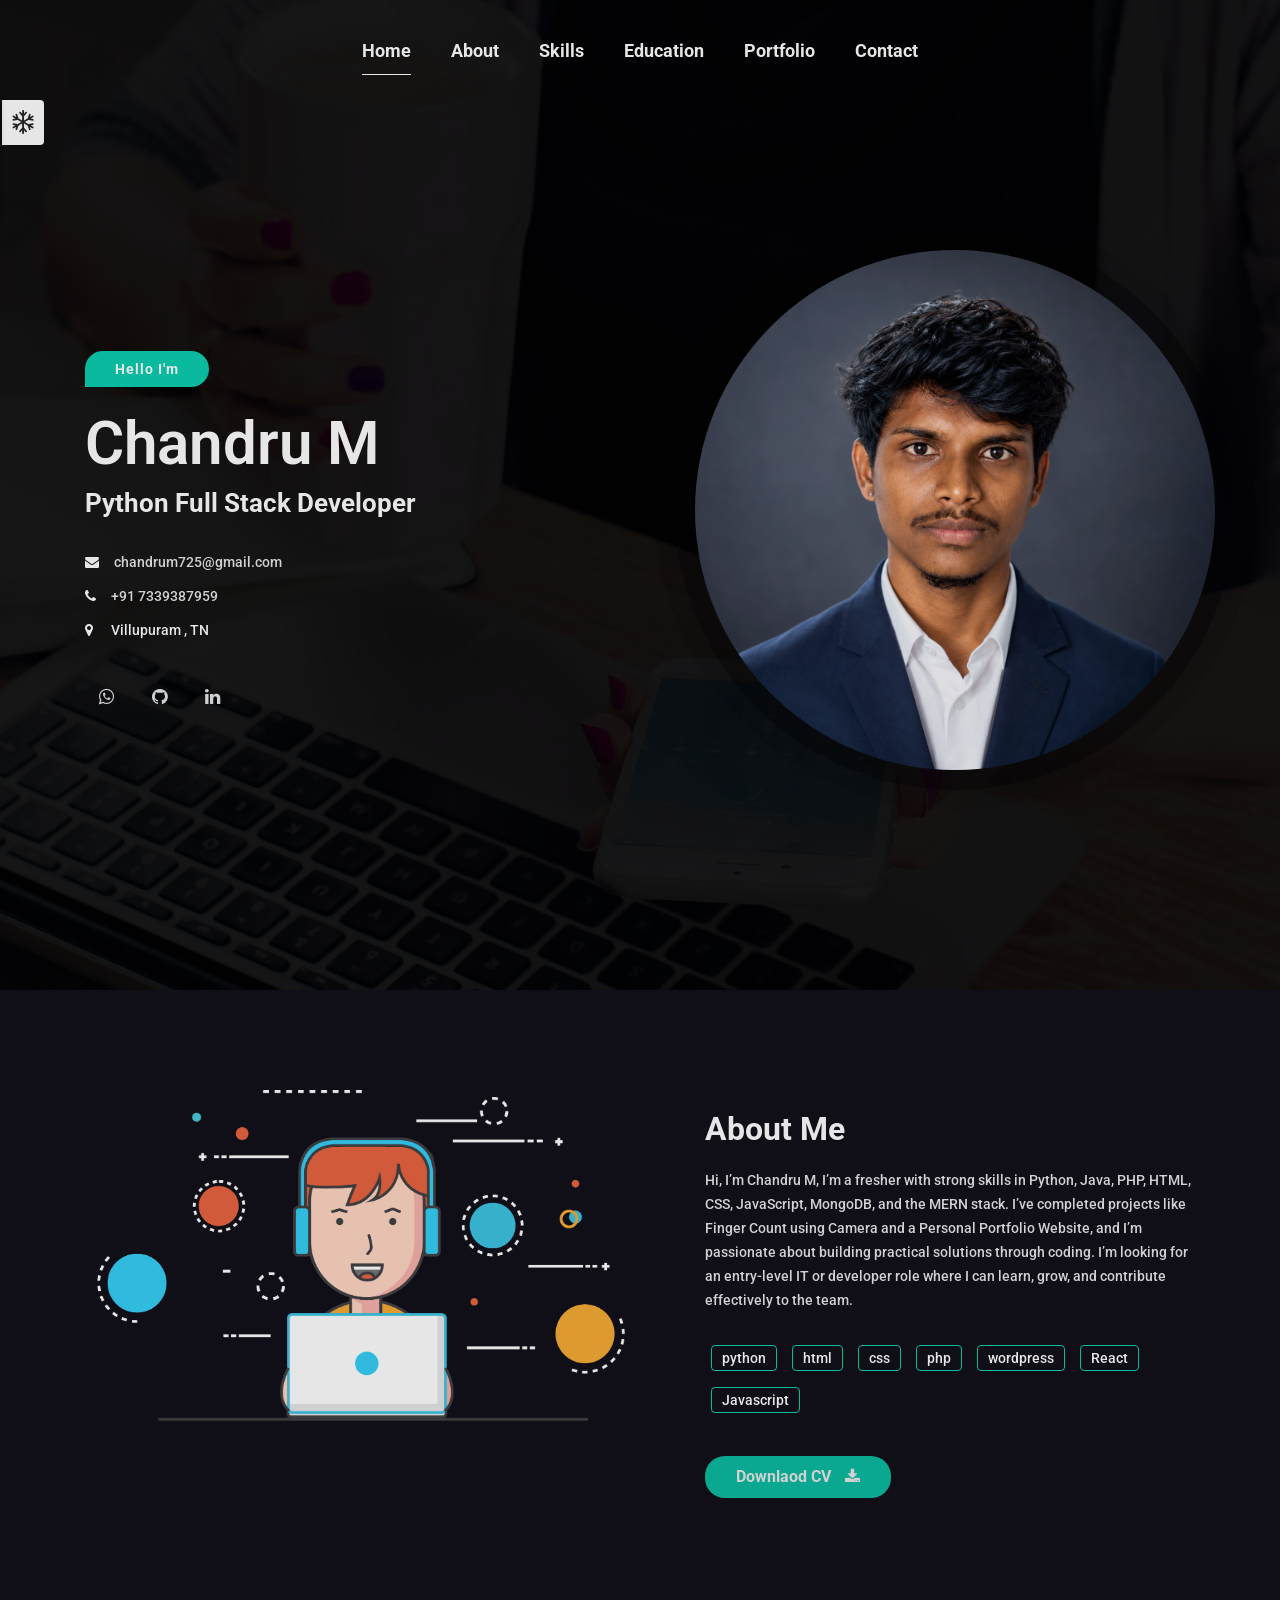
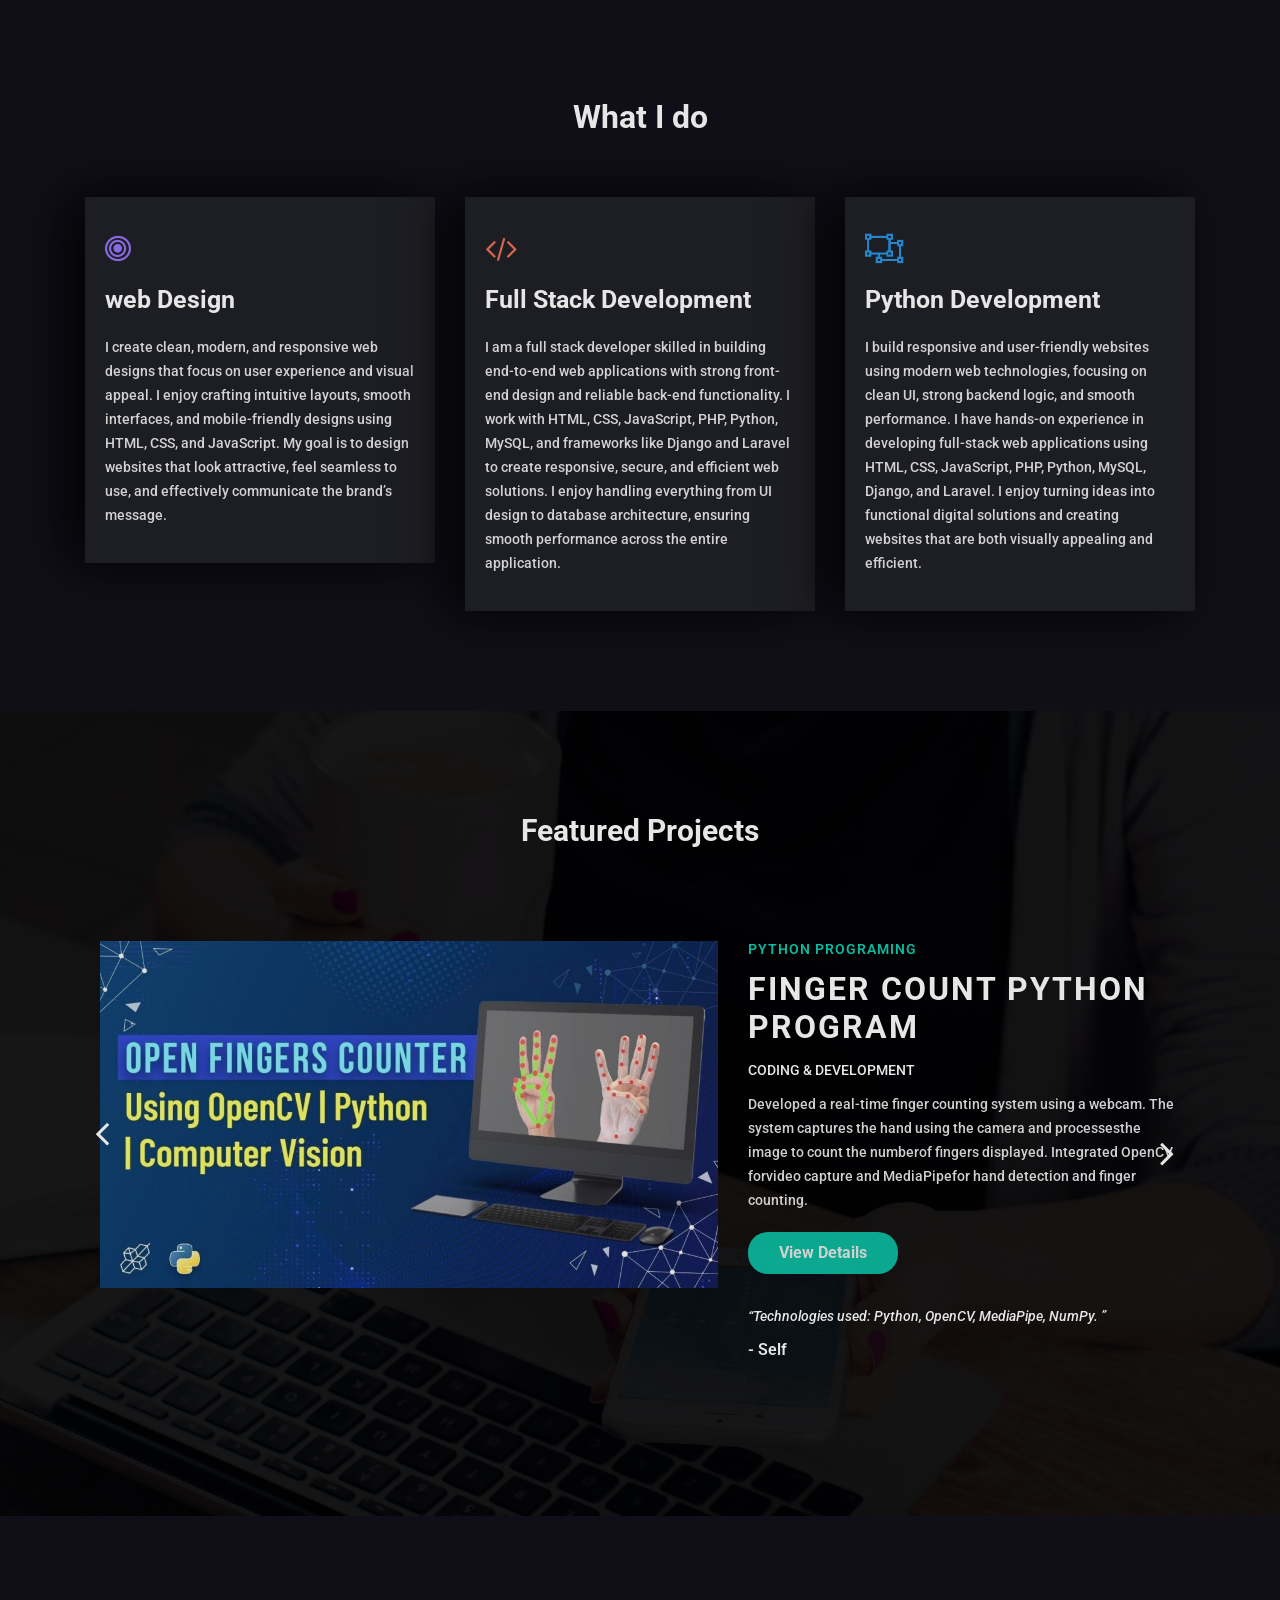
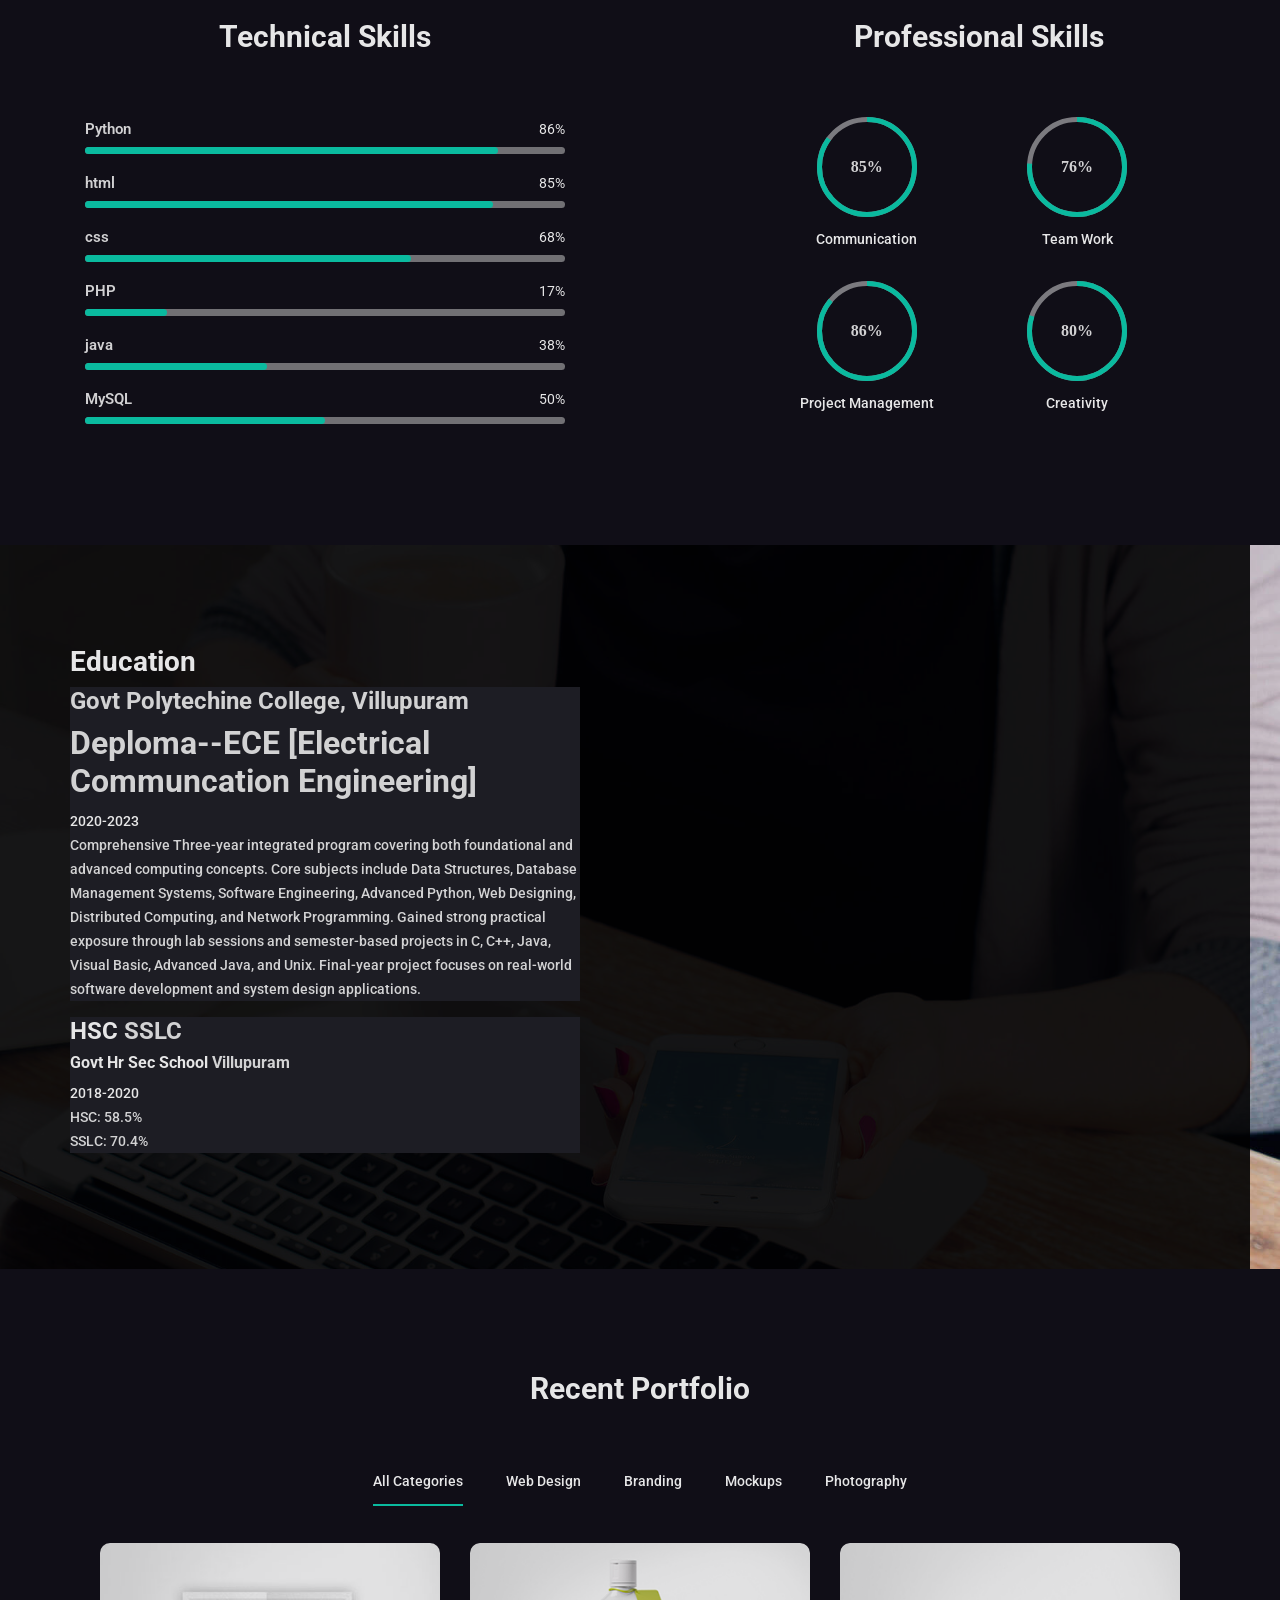
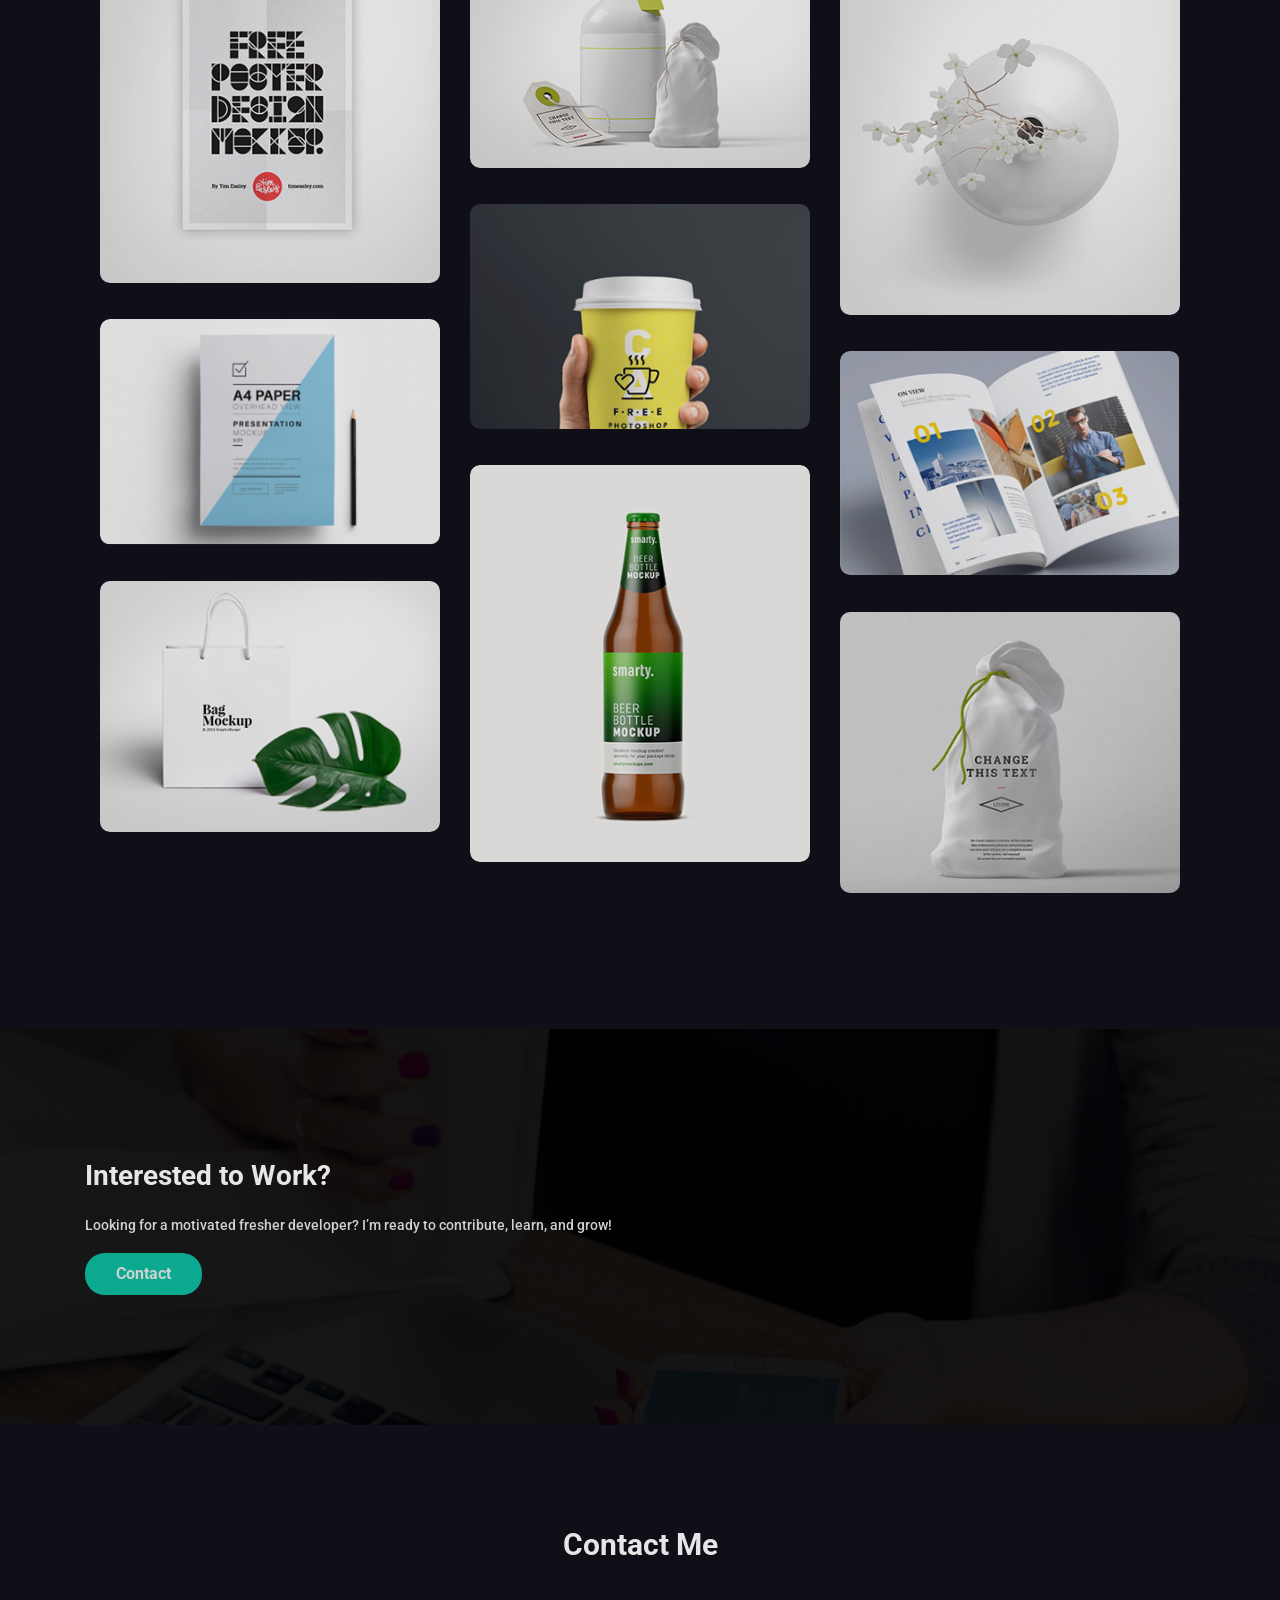
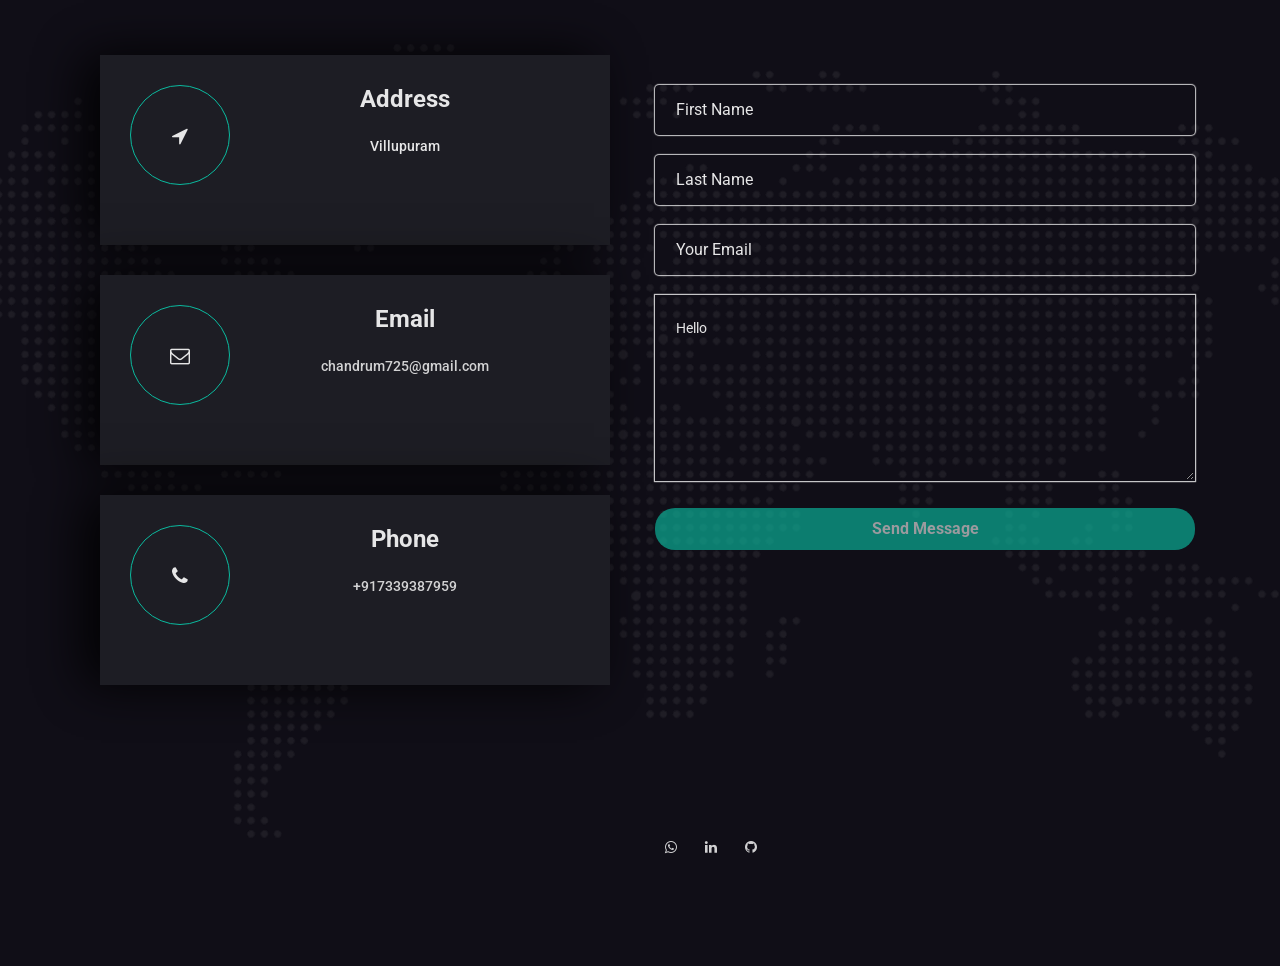
==== index.html @ 3d1b44bf "Update index.html" ====
<!doctype html>
<html lang="en">
<head>
    <title>Chandru M - Personal website </title>
    <!-- Required meta tags -->
    <meta charset="utf-8">
    <meta http-equiv="X-UA-Compatible" content="IE=edge">
    <meta name="description" content="Chandru M Personal personal website." />
    <meta name="keywords"
        content="creative, cv, designer,  online cv, online resume, powerful portfolio, professional, professional resume, responsive, resume, vcard " />
    <meta name="developer" content="Chandru M">
    <meta name="viewport" content="width=device-width, initial-scale=1, shrink-to-fit=no">

    <!-- FAV AND ICONS   -->
    <link rel="shortcut icon" href="assets/images/favicon.ico">
    <link rel="shortcut icon" href="assets/images/apple-icon.png">
    <link rel="shortcut icon" sizes="72x72" href="assets/images/apple-icon-72x72.png">
    <link rel="shortcut icon" sizes="114x114" href="assets/images/apple-icon-114x114.png">

    <!-- Google Font-->
    <link href="http://fonts.googleapis.com/css?family=Roboto" rel="stylesheet">
    <!-- Font Awesome -->
    <link rel="stylesheet" href="assets/icons/font-awesome-4.7.0/css/font-awesome.min.css">
    <!-- Bootstrap CSS -->
    <link rel="stylesheet" href="assets/plugins/css/bootstrap.min.css">
    <!-- Animate CSS-->
    <link rel="stylesheet" href="assets/plugins/css/animate.css">
    <!-- Owl Carousel CSS-->
    <link rel="stylesheet" href="assets/plugins/css/owl.css">
    <!-- Fancybox-->
    <link rel="stylesheet" href="assets/plugins/css/jquery.fancybox.min.css">
    
    <!-- Custom CSS-->
    <link rel="stylesheet" href="assets/css/styles.css">
    <link rel="stylesheet" href="assets/css/responsive.css">

    <!-- Colors -->
    <link rel="alternate stylesheet" href="assets/css/colors/blue.css" title="blue">
    <link rel="stylesheet" href="assets/css/colors/defauld.css" title="defauld">
    <link rel="alternate stylesheet" href="assets/css/colors/green.css" title="green">
    <link rel="alternate stylesheet" href="assets/css/colors/blue-munsell.css" title="blue-munsell">
    <link rel="alternate stylesheet" href="assets/css/colors/orange.css" title="orange">
    <link rel="alternate stylesheet" href="assets/css/colors/purple.css" title="purple">
    <link rel="alternate stylesheet" href="assets/css/colors/slate.css" title="slate">
    <link rel="alternate stylesheet" href="assets/css/colors/yellow.css" title="yellow">

</head>
<style>
    html{
             scroll-behavior: smooth;
    }
</style>

<body class="dark-vertion black-bg">

    <!-- Start Loader -->
    <div class="section-loader">
        <div class="loader">
            <div></div>
            <div></div>
        </div>
    </div>
    <!-- End Loader -->

    <!--
        ===================
           NAVIGATION
        ===================
        -->
    <header class="black-bg mh-header mh-fixed-nav nav-scroll mh-xs-mobile-nav" id="mh-header">
        <div class="overlay"></div>
        <div class="container">
            <div class="row">
                <nav class="navbar navbar-expand-lg mh-nav nav-btn">
                    <button class="navbar-toggler" type="button" data-toggle="collapse"
                        data-target="#navbarSupportedContent" aria-controls="navbarSupportedContent"
                        aria-expanded="false" aria-label="Toggle navigation">
                        <span class="navbar-toggler-icon icon"></span>
                    </button>

                    <div class="collapse navbar-collapse" id="navbarSupportedContent">
                        <ul class="navbar-nav mr-auto ml-auto">
                            <li class="nav-item active">
                                <a class="nav-link" href="#mh-home">Home</a>
                            </li>
                            <li class="nav-item">
                                <a class="nav-link" href="#mh-about">About</a>
                            </li>
                            <li class="nav-item">
                                <a class="nav-link" href="#mh-skills">Skills</a>
                            </li>
                            <li class="nav-item">
                                <a class="nav-link" href="#mh-education">Education</a>
                            </li>
                            <li class="nav-item">
                                <a class="nav-link" href="#mh-portfolio">Portfolio</a>
                            </li>
                            <li class="nav-item">
                                <a class="nav-link" href="#mh-contact">Contact</a>
                            </li>
                        </ul>
                    </div>
                </nav>
            </div>
        </div>
    </header>

    <!--
        ===================
           Home
        ===================
        -->
    <section class="mh-home image-bg home-2-img" id="mh-home">
        <div class="img-foverlay img-color-overlay">
            <div class="container">
                <div class="row section-separator xs-column-reverse vertical-middle-content home-padding">
                    <div class="col-sm-6">
                        <div class="mh-header-info">
                            <div class="mh-promo wow fadeInUp" data-wow-duration="0.8s" data-wow-delay="0.1s">
                                <span>Hello I'm</span>
                            </div>

                            <h2 class="wow fadeInUp" data-wow-duration="0.8s" data-wow-delay="0.2s">Chandru M</h2>
                            <h4 class="wow fadeInUp" data-wow-duration="0.8s" data-wow-delay="0.3s">Python Full Stack
                                Developer</h4>

                            <ul>
                                <li class="wow fadeInUp" data-wow-duration="0.8s" data-wow-delay="0.4s"><i
                                        class="fa fa-envelope"></i><a href="mailto:">chandrum725@gmail.com</a></li>
                                <li class="wow fadeInUp" data-wow-duration="0.8s" data-wow-delay="0.5s"><i
                                        class="fa fa-phone"></i><a href="tel:+917339387959">+91 7339387959</a></li>
                                <li class="wow fadeInUp" data-wow-duration="0.8s" data-wow-delay="0.6s"><i
                                        class="fa fa-map-marker"></i>
                                    <address>Villupuram , TN</address>
                                </li>
                            </ul>

                            <ul class="social-icon wow fadeInUp" data-wow-duration="0.8s" data-wow-delay="0.7s">
                                <li><a href="https://wa.me/+91 7339387959"><i class="fa fa-whatsapp"></i></a></li>
                                <li><a href="https://github.com/MChandru07"><i class="fa fa-github"></i></a></li>
                                <li><a href="https://www.linkedin.com/in/chandru-m-leo/"><i class="fa fa-linkedin"></i></a>
                                </li>

                            </ul>
                        </div>
                    </div>
                    <div class="col-sm-6">
                        <div class="hero-img wow fadeInUp" data-wow-duration="0.8s" data-wow-delay="0.6s">
                            <div class="img-border">
                                <img src="assets\images/Hero.png" alt="chandru-m-leo" class="img-fluid">
                            </div>
                        </div>
                    </div>
                </div>
            </div>
        </div>
    </section>

    <!--
        ===================
           ABOUT
        ===================
        -->
    <section class="mh-about" id="mh-about">
        <div class="container">
            <div class="row section-separator">
                <div class="col-sm-12 col-md-6">
                    <div class="mh-about-img shadow-2 wow fadeInUp" data-wow-duration="0.8s" data-wow-delay="0.4s">
                        <img src="assets/images/ab-img.png" alt="" class="img-fluid">
                    </div>
                </div>
                <div class="col-sm-12 col-md-6">
                    <div class="mh-about-inner">
                        <h2 class="wow fadeInUp" data-wow-duration="0.8s" data-wow-delay="0.1s">About Me</h2>
                        <p class="wow fadeInUp" data-wow-duration="0.8s" data-wow-delay="0.2s">Hi, I’m Chandru  M,
                            I’m a fresher with strong skills in Python, Java, PHP, HTML, CSS,
                            JavaScript, MongoDB, and the MERN stack. I’ve completed projects like Finger Count using
                            Camera and a Personal Portfolio Website, and I’m passionate about building practical
                            solutions through coding. I’m looking for an entry-level IT or developer role where I can
                            learn, grow, and contribute effectively to the team.</p>
                        <div class="mh-about-tag wow fadeInUp" data-wow-duration="0.8s" data-wow-delay="0.3s">
                            <ul>
                                <li><span>python</span></li>
                                <li><span>html</span></li>
                                <li><span>css</span></li>
                                <li><span>php</span></li>
                                <li><span>wordpress</span></li>
                                <li><span>React</span></li>
                                <li><span>Javascript</span></li>
                            </ul>
                        </div>
                        <a href=" "
                            class="btn btn-fill wow fadeInUp" data-wow-duration="0.8s" data-wow-delay="0.4s">Downlaod CV
                            <i class="fa fa-download"></i></a>
                    </div>
                </div>
            </div>
        </div>
    </section>

    <!--
        ===================
           SERVICE
        ===================
        -->
    <section class="mh-service">
        <div class="container">
            <div class="row section-separator">
                <div class="col-sm-12 text-center section-title wow fadeInUp" data-wow-duration="0.8s"
                    data-wow-delay="0.2s">
                    <h2>What I do</h2>
                </div>
                <div class="col-sm-4">
                    <div class="mh-service-item shadow-1 dark-bg wow fadeInUp" data-wow-duration="0.8s"
                        data-wow-delay="0.3s">
                        <i class="fa fa-bullseye purple-color"></i>
                        <h3>web Design</h3>
                        <p>
                            I create clean, modern, and responsive web designs that focus on user experience and visual
                            appeal. I enjoy crafting intuitive layouts, smooth interfaces, and mobile-friendly designs
                            using HTML, CSS, and JavaScript. My goal is to design websites that look attractive, feel
                            seamless to use, and effectively communicate the brand’s message.
                        </p>
                    </div>
                </div>
                <div class="col-sm-4">
                    <div class="mh-service-item shadow-1 dark-bg wow fadeInUp" data-wow-duration="0.8s"
                        data-wow-delay="0.5s">
                        <i class="fa fa-code iron-color"></i>
                        <h3>Full Stack Development</h3>
                        <p>
                            I am a full stack developer skilled in building end-to-end web applications with strong
                            front-end design and reliable back-end functionality. I work with HTML, CSS, JavaScript,
                            PHP, Python, MySQL, and frameworks like Django and Laravel to create responsive, secure, and
                            efficient web solutions. I enjoy handling everything from UI design to database
                            architecture, ensuring smooth performance across the entire application.
                        </p>
                    </div>
                </div>
                <div class="col-sm-4">
                    <div class="mh-service-item shadow-1 dark-bg wow fadeInUp" data-wow-duration="0.8s"
                        data-wow-delay="0.7s">
                        <i class="fa fa-object-ungroup sky-color"></i>
                        <h3>Python Development</h3>
                        <p>
                            I build responsive and user-friendly websites using modern web technologies,
                            focusing on clean UI, strong backend logic, and smooth performance. I have hands-on
                            experience in developing full-stack web applications using HTML, CSS, JavaScript, PHP,
                            Python, MySQL, Django, and Laravel. I enjoy turning ideas into functional digital
                            solutions and creating websites that are both visually appealing and efficient.
                        </p>
                    </div>
                </div>
            </div>
        </div>
    </section>

    <!--
        ===================
          FEATURE PROJECTS
        ===================
        -->
    <section class="mh-featured-project image-bg featured-img-one">
        <div class="img-color-overlay">
            <div class="container">
                <div class="row section-separator">
                    <div class="section-title col-sm-12">
                        <h3>Featured Projects</h3>
                    </div>
                    <div class="col-sm-12">
                        <div class="mh-single-project-slide-by-side row">
                            <!-- Project Items -->
                            <div class="col-sm-12 mh-featured-item">
                                <div class="row">
                                    <div class="col-sm-7">
                                        <div class="mh-featured-project-img shadow-2 wow fadeInUp"
                                            data-wow-duration="0.8s" data-wow-delay="0.2s">
                                            <img src="assets/images/p-2.png" alt="" class="img-fluid">
                                        </div>
                                    </div>
                                    <div class="col-sm-5">
                                        <div class="mh-featured-project-content">
                                            <h4 class="project-category wow fadeInUp" data-wow-duration="0.8s"
                                                data-wow-delay="0.4s">Python Programing</h4>
                                            <h2 class="wow fadeInUp" data-wow-duration="0.8s" data-wow-delay="0.5s">
                                                Finger Count Python Program
                                            </h2>
                                            <span class="wow fadeInUp" data-wow-duration="0.8s"
                                                data-wow-delay="0.6s">coding & Development</span>
                                            <p class="wow fadeInUp" data-wow-duration="0.8s" data-wow-delay="0.7s">
                                                Developed a real-time finger counting system using a webcam. The system
                                                captures the hand using the camera
                                                and processesthe image to count the numberof fingers displayed.
                                                Integrated OpenCV forvideo capture and MediaPipefor
                                                hand detection and finger counting.</p>
                                            <a href="#" class="btn btn-fill wow fadeInUp" data-wow-duration="0.8s"
                                                data-wow-delay="0.7s">View Details</a>
                                            <div class="mh-testimonial mh-project-testimonial wow fadeInUp"
                                                data-wow-duration="0.8s" data-wow-delay="0.9s">
                                                <blockquote>
                                                    <q>Technologies used: Python, OpenCV, MediaPipe, NumPy. </q>
                                                    <cite>- Self </cite>
                                                </blockquote>
                                                <blockquote>
                                                    <q>Creative Template - suits my needs perfectly whilst allowing me
                                                        to learn some new technology first hand.</q>
                                                    <cite>- Self </cite>
                                                </blockquote>
                                                <blockquote>
                                                    <q>Organize Code - suits my needs perfectly whilst allowing me to
                                                        learn some new technology first hand.</q>
                                                    <cite>- Self  </cite>
                                                </blockquote>
                                            </div>
                                        </div>
                                    </div>
                                </div>
                            </div>
                            <!-- Project Items -->
                            <div class="col-sm-12 mh-featured-item">
                                <div class="row">
                                    <div class="col-sm-7">
                                        <div class="mh-featured-project-img shadow-2 wow fadeInUp"
                                            data-wow-duration="0.8s" data-wow-delay="0.2s">
                                            <img src="assets\images\p-2" alt="" class="img-fluid">
                                        </div>
                                    </div>
                                    <div class="col-sm-5">
                                        <div class="mh-featured-project-content">
                                            <h4 class="project-category wow fadeInUp" data-wow-duration="0.8s"
                                                data-wow-delay="0.4s">Web Design</h4>
                                            <h2 class="wow fadeInUp" data-wow-duration="0.8s" data-wow-delay="0.5s">Wrap
                                            </h2>
                                            <span class="wow fadeInUp" data-wow-duration="0.8s"
                                                data-wow-delay="0.6s">Design & Development</span>
                                            <p class="wow fadeInUp" data-wow-duration="0.8s" data-wow-delay="0.7s">Stamp
                                                is a clean and elegant Multipurpose Landing Page Template.
                                                It will fit perfectly for Startup, Web App or any type of Web Services.
                                                It has 4 background styles with 6 homepage styles. 6 pre-defined color
                                                scheme.
                                                All variations are organized separately so you can use / customize the
                                                template very easily.</p>
                                            <a href="  "
                                                class="btn btn-fill wow fadeInUp" data-wow-duration="0.8s"
                                                data-wow-delay="0.7s">View Details</a>
                                            <div class="mh-testimonial mh-project-testimonial wow fadeInUp"
                                                data-wow-duration="0.8s" data-wow-delay="0.9s">
                                                <blockquote>
                                                    <q>Excellent Template - suits my needs perfectly whilst allowing me
                                                        to learn some new technology first hand.</q>
                                                    <cite>- Self </cite>
                                                </blockquote>
                                                <blockquote>
                                                    <q>Creative Template - suits my needs perfectly whilst allowing me
                                                        to learn some new technology first hand.</q>
                                                    <cite>- Self </cite>
                                                </blockquote>
                                                <blockquote>
                                                    <q>Organize Code - suits my needs perfectly whilst allowing me to
                                                        learn some new technology first hand.</q>
                                                    <cite>- Self </cite>
                                                </blockquote>
                                            </div>
                                        </div>
                                    </div>
                                </div>
                            </div>
                            <!-- Project Items -->
                            <div class="col-sm-12 mh-featured-item">
                                <div class="row">
                                    <div class="col-sm-7">
                                        <div class="mh-featured-project-img shadow-2 wow fadeInUp"
                                            data-wow-duration="0.8s" data-wow-delay="0.2s">
                                            <img src="assets\images\p-2.jpg" alt="" class="img-fluid">
                                        </div>
                                    </div>
                                    <div class="col-sm-5">
                                        <div class="mh-featured-project-content">
                                            <h4 class="project-category wow fadeInUp" data-wow-duration="0.8s"
                                                data-wow-delay="0.4s">Web Design</h4>
                                            <h2 class="wow fadeInUp" data-wow-duration="0.8s" data-wow-delay="0.5s">Wrap
                                            </h2>
                                            <span class="wow fadeInUp" data-wow-duration="0.8s"
                                                data-wow-delay="0.6s">Design & Development</span>
                                            <p class="wow fadeInUp" data-wow-duration="0.8s" data-wow-delay="0.7s">Stamp
                                                is a clean and elegant Multipurpose Landing Page Template.
                                                It will fit perfectly for Startup, Web App or any type of Web Services.
                                                It has 4 background styles with 6 homepage styles. 6 pre-defined color
                                                scheme.
                                                All variations are organized separately so you can use / customize the
                                                template very easily.</p>
                                            <a href="#" class="btn btn-fill wow fadeInUp" data-wow-duration="0.8s"
                                                data-wow-delay="0.7s">View Details</a>
                                            <div class="mh-testimonial mh-project-testimonial wow fadeInUp"
                                                data-wow-duration="0.8s" data-wow-delay="0.9s">
                                                <blockquote>
                                                    <q>Excellent Template - suits my needs perfectly whilst allowing me
                                                        to learn some new technology first hand.</q>
                                                    <cite>- Self </cite>
                                                </blockquote>
                                                <blockquote>
                                                    <q>Creative Template - suits my needs perfectly whilst allowing me
                                                        to learn some new technology first hand.</q>
                                                    <cite>- Self </cite>
                                                </blockquote>
                                                <blockquote>
                                                    <q>Organize Code - suits my needs perfectly whilst allowing me to
                                                        learn some new technology first hand.</q>
                                                    <cite>- Self </cite>
                                                </blockquote>
                                            </div>
                                        </div>
                                    </div>
                                </div>
                            </div>
                        </div>
                    </div>
                </div> <!-- End: .row -->
            </div>
        </div>
    </section>

    <!--
        ===================
           SKILLS
        ===================
        -->
    <section class="mh-skills" id="mh-skills">
        <div class="home-v-img">
            <div class="container">
                <div class="row section-separator">
                    <div class="section-title text-center col-sm-12">
                        <!--<h2>Skills</h2>-->
                    </div>
                    <div class="col-sm-12 col-md-6">
                        <div class="mh-skills-inner">
                            <div class="mh-professional-skill wow fadeInUp" data-wow-duration="0.8s"
                                data-wow-delay="0.3s">
                                <h3>Technical Skills</h3>
                                <div class="each-skills">
                                    <div class="candidatos">
                                        <div class="parcial">
                                            <div class="info">
                                                <div class="nome">Python</div>
                                                <div class="percentagem-num">86%</div>
                                            </div>
                                            <div class="progressBar">
                                                <div class="percentagem" style="width: 86%;"></div>
                                            </div>
                                        </div>
                                    </div>
                                    <div class="candidatos">
                                        <div class="parcial">
                                            <div class="info">
                                                <div class="nome">html</div>
                                                <div class="percentagem-num">85%</div>
                                            </div>
                                            <div class="progressBar">
                                                <div class="percentagem" style="width: 85%;"></div>
                                            </div>
                                        </div>
                                    </div>
                                    <div class="candidatos">
                                        <div class="parcial">
                                            <div class="info">
                                                <div class="nome">css</div>
                                                <div class="percentagem-num">68%</div>
                                            </div>
                                            <div class="progressBar">
                                                <div class="percentagem" style="width: 68%;"></div>
                                            </div>
                                        </div>
                                    </div>
                                    <div class="candidatos">
                                        <div class="parcial">
                                            <div class="info">
                                                <div class="nome">PHP</div>
                                                <div class="percentagem-num">17%</div>
                                            </div>
                                            <div class="progressBar">
                                                <div class="percentagem" style="width: 17%;"></div>
                                            </div>
                                        </div>
                                    </div>

                                    <div class="candidatos">
                                        <div class="parcial">
                                            <div class="info">
                                                <div class="nome">java</div>
                                                <div class="percentagem-num">38%</div>
                                            </div>
                                            <div class="progressBar">
                                                <div class="percentagem" style="width: 38%;"></div>
                                            </div>
                                        </div>
                                    </div>
                                    <div class="candidatos">
                                        <div class="parcial">
                                            <div class="info">
                                                <div class="nome">MySQL</div>
                                                <div class="percentagem-num">50%</div>
                                            </div>
                                            <div class="progressBar">
                                                <div class="percentagem" style="width: 50%;"></div>
                                            </div>
                                        </div>
                                    </div>
                                </div>
                            </div>
                        </div>
                    </div>
                    <div class="col-sm-12 col-md-6">
                        <div class="mh-professional-skills wow fadeInUp" data-wow-duration="0.8s" data-wow-delay="0.5s">
                            <h3>Professional Skills</h3>
                            <ul class="mh-professional-progress">
                                <li>
                                    <div class="mh-progress mh-progress-circle" data-progress="85"></div>
                                    <div class="pr-skill-name">Communication</div>
                                </li>
                                <li>
                                    <div class="mh-progress mh-progress-circle" data-progress="76"></div>
                                    <div class="pr-skill-name">Team Work</div>
                                </li>
                                <li>
                                    <div class="mh-progress mh-progress-circle" data-progress="86"></div>
                                    <div class="pr-skill-name">Project Management</div>
                                </li>
                                <li>
                                    <div class="mh-progress mh-progress-circle" data-progress="80"></div>
                                    <div class="pr-skill-name">Creativity</div>
                                </li>
                            </ul>
                        </div>
                    </div>
                </div>
            </div>
        </div>
    </section>

    <!--
        ===================
           Education
        ===================
        -->
    <section class="mh-education image-bg featured-img-one" id="mh-education">
        <div class="img-color-overlay">
            <div class="container">
                <div class="row section-separator">
                    <div class="col-sm-12 col-md-6">
                        <div class="mh-education">
                            <h3 class="wow fadeInUp" data-wow-duration="0.8s" data-wow-delay="0.2s">Education</h3>
                            <div class="mh-education-deatils">
                                <!-- Education Institutes-->
                                <div class="mh-education-item dark-bg wow fadeInUp" data-wow-duration="0.8s"
                                    data-wow-delay="0.3s">
                                    <h4> <a href="#">
                                        Govt Polytechine College, Villupuram </a>
                                    </h4>
                                    <h2> <a href="#">
                                     Deploma--ECE [Electrical Communcation Engineering]</a>
                                        </h2>
                                        <div class="m-eduyear">2020-2023</div>
                                        <p>Comprehensive Three-year integrated program covering both foundational and
                                            advanced computing concepts.
                                            Core subjects include Data Structures, Database Management Systems,
                                            Software
                                            Engineering, Advanced Python, Web Designing,
                                            Distributed Computing, and Network Programming.
                                            Gained strong practical exposure through lab sessions and semester-based
                                            projects in C, C++, Java, Visual Basic, Advanced
                                            Java, and Unix.
                                            Final-year project focuses on real-world software development and system
                                            design
                                            applications. </p>
                                </div>
                                <!-- Education Institutes-->
                                <div class="mh-education-item dark-bg wow fadeInUp" data-wow-duration="0.8s"
                                    data-wow-delay="0.5s">
                                    <h4>HSC <a href="#">SSLC</a></h4>
                                    <h6>Govt Hr Sec School <a href="#">Villupuram</a></h6>
                                        <div class="mh-eduyear">2018-2020</div>
                                        <p>HSC: 58.5%<br>SSLC: 70.4%</p>
                                </div>
                            </div>
                        </div>
                    </div>
                </div>
            </div>
    </section>
    <!--
        ===================
           PORTFOLIO
        ===================
        -->
    <section class="mh-portfolio" id="mh-portfolio">
        <div class="container">
            <div class="row section-separator">
                <div class="section-title col-sm-12 wow fadeInUp" data-wow-duration="0.8s" data-wow-delay="0.1s">
                    <h3>Recent Portfolio</h3>
                </div>
                <div class="part col-sm-12">
                    <div class="portfolio-nav col-sm-12" id="filter-button">
                        <ul>
                            <li data-filter="*" class="current wow fadeInUp" data-wow-duration="0.8s"
                                data-wow-delay="0.1s"> <span>All Categories</span></li>
                            <li data-filter=".user-interface" class="wow fadeInUp" data-wow-duration="0.8s"
                                data-wow-delay="0.2s"><span>Web Design</span></li>
                            <li data-filter=".branding" class="wow fadeInUp" data-wow-duration="0.8s"
                                data-wow-delay="0.3s"><span>Branding</span></li>
                            <li data-filter=".mockup" class="wow fadeInUp" data-wow-duration="0.8s"
                                data-wow-delay="0.4s"><span>Mockups</span></li>
                            <li data-filter=".ui" class="wow fadeInUp" data-wow-duration="0.8s" data-wow-delay="0.5s">
                                <span>Photography</span>
                            </li>
                        </ul>
                    </div>
                    <div class="mh-project-gallery col-sm-12 wow fadeInUp" id="project-gallery" data-wow-duration="0.8s"
                        data-wow-delay="0.5s">
                        <div class="portfolioContainer row">
                            <div class="grid-item col-md-4 col-sm-6 col-xs-12 user-interface">
                                <figure>
                                    <img src="assets/images/portfolio/g1.jpg" alt="img04">
                                    <figcaption class="fig-caption">
                                        <i class="fa fa-search"></i>
                                        <h5 class="title">Creative Design</h5>
                                        <span class="sub-title">Photograpy</span>
                                        <a data-fancybox data-src="#mh"></a>
                                    </figcaption>
                                </figure>
                            </div>
                            <div class="grid-item col-md-4 col-sm-6 col-xs-12 ui mockup">
                                <figure>
                                    <img src="assets/images/portfolio/g2.png" alt="img04">
                                    <figcaption class="fig-caption">
                                        <i class="fa fa-search"></i>
                                        <h5 class="title">Creative Design</h5>
                                        <span class="sub-title">Photograpy</span>
                                        <a href="assets/images/portfolio/g2.png" data-fancybox data-src="#mh"></a>
                                    </figcaption>
                                </figure>
                            </div>
                            <div class="grid-item col-md-4 col-sm-6 col-xs-12 user-interface">
                                <figure>
                                    <img src="assets/images/portfolio/g3.png" alt="img04">
                                    <figcaption class="fig-caption">
                                        <i class="fa fa-search"></i>
                                        <h5 class="title">Creative Design</h5>
                                        <span class="sub-title">Photograpy</span>
                                        <a href="assets/images/portfolio/g3.png" data-fancybox data-src="#mh"></a>
                                    </figcaption>
                                </figure>
                            </div>
                            <div class="grid-item col-md-4 col-sm-6 col-xs-12 branding">
                                <figure>
                                    <img src="assets/images/portfolio/g5.png" alt="img04">
                                    <figcaption class="fig-caption">
                                        <i class="fa fa-search"></i>
                                        <h5 class="title">Creative Design</h5>
                                        <span class="sub-title">Photograpy</span>
                                        <a href="assets/images/portfolio/g5.png" data-fancybox data-src="#mh"></a>
                                    </figcaption>
                                </figure>
                            </div>
                            <div class="grid-item col-md-4 col-sm-6 col-xs-12 user-interface">
                                <figure>
                                    <img src="assets/images/portfolio/g4.png" alt="img04">
                                    <figcaption class="fig-caption">
                                        <i class="fa fa-search"></i>
                                        <h5 class="title">Creative Design</h5>
                                        <span class="sub-title">Photograpy</span>
                                        <a href="assets/images/portfolio/g4.png" data-fancybox data-src="#mh"></a>
                                    </figcaption>
                                </figure>
                            </div>
                            <div class="grid-item col-md-4 col-sm-6 col-xs-12 branding">
                                <figure>
                                    <img src="assets/images/portfolio/g6.png" alt="img04">
                                    <figcaption class="fig-caption">
                                        <i class="fa fa-search"></i>
                                        <h5 class="title">Creative Design</h5>
                                        <span class="sub-title">Photograpy</span>
                                        <a href="assets/images/portfolio/g6.png" data-fancybox data-src="#mh"></a>
                                    </figcaption>
                                </figure>
                            </div>
                            <div class="grid-item col-md-4 col-sm-6 col-xs-12 branding">
                                <figure>
                                    <img src="assets/images/portfolio/g8.png" alt="img04">
                                    <figcaption class="fig-caption">
                                        <i class="fa fa-search"></i>
                                        <h5 class="title">Creative Design</h5>
                                        <span class="sub-title">Photograpy</span>
                                        <a href="assets/images/portfolio/g8.png" data-fancybox data-src="#mh"></a>
                                    </figcaption>
                                </figure>
                            </div>
                            <div class="grid-item col-md-4 col-sm-6 col-xs-12 ui">
                                <figure>
                                    <img src="assets/images/portfolio/g9.png" alt="img04">
                                    <figcaption class="fig-caption">
                                        <i class="fa fa-search"></i>
                                        <h5 class="title">Creative Design</h5>
                                        <span class="sub-title">Photograpy</span>
                                        <a href="assets/images/portfolio/g9.png" data-fancybox data-src="#mh"></a>
                                    </figcaption>
                                </figure>
                            </div>
                            <div class="grid-item col-md-4 col-sm-6 col-xs-12 branding">
                                <figure>
                                    <img src="assets/images/portfolio/g7.jpg" alt="img04">
                                    <figcaption class="fig-caption">
                                        <i class="fa fa-search"></i>
                                        <h5 class="title">Creative Design</h5>
                                        <span class="sub-title">Photograpy</span>
                                        <a href="assets/images/portfolio/g7.jpg" data-fancybox="gallery"></a>
                                    </figcaption>
                                </figure>
                            </div>
                        </div> <!-- End: .grid .project-gallery -->
                    </div> <!-- End: .grid .project-gallery -->
                </div> <!-- End: .part -->
            </div> <!-- End: .row -->
        </div>
        <div class="mh-portfolio-modal" id="mh">
            <div class="container">
                <div class="row mh-portfolio-modal-inner">
                    <div class="col-sm-5">
                        <h2>Wrap - A campanion plugin</h2>
                        <p>Wrap is a clean and elegant Multipurpose Landing Page Template.
                            It will fit perfectly for Startup, Web App or any type of Web Services.
                            It has 4 background styles with 6 homepage styles. 6 pre-defined color scheme.
                            All variations are organized separately so you can use / customize the template very easily.
                        </p>

                        <p>It is a clean and elegant Multipurpose Landing Page Template.
                            It will fit perfectly for Startup, Web App or any type of Web Services.
                            It has 4 background styles with 6 homepage styles. 6 pre-defined color scheme.
                            All variations are organized separately so you can use / customize the template very easily.
                        </p>
                        <div class="mh-about-tag">
                            <ul>
                                <li><span>python</span></li>
                                <li><span>html</span></li>
                                <li><span>css</span></li>
                                <li><span>php</span></li>
                                <li><span>wordpress</span></li>
                                <li><span>React</span></li>
                                <li><span>Javascript</span></li>
                            </ul>
                        </div>
                        <a href="#" class="btn btn-fill">Live Demo</a>
                    </div>
                    <div class="col-sm-7">
                        <div class="mh-portfolio-modal-img">
                            <img src="assets/images/pr-0.jif" alt="" class="img-fluid">
                            <p>All variations are organized separately so you can use / customize the template very
                                easily.</p>
                            <img src="assets/images/pr-1.jif" alt="" class="img-fluid">
                            <p>All variations are organized separately so you can use / customize the template very
                                easily.</p>
                        </div>
                    </div>
                </div>
            </div>
        </div>
    </section>

    <!--
        ===================
           QUATES
        ===================
        -->
    <section class="mh-quates image-bg home-2-img">
        <div class="img-color-overlay">
            <div class="container">
                <div class="row section-separator">
                    <div class="each-quates col-sm-12 col-md-6">
                        <h3 class="wow fadeInUp" data-wow-duration="0.8s" data-wow-delay="0.2s">Interested to Work?</h3>
                        <p class="wow fadeInUp" data-wow-duration="0.8s" data-wow-delay="0.4s">Looking for a motivated
                            fresher developer?
                            I’m ready to contribute, learn, and grow!</p>
                        <a href="#mh-contact" class="btn btn-fill wow fadeInUp" data-wow-duration="0.8s"
                            data-wow-delay="0.5s">Contact</a>
                    </div>
                </div>
            </div>
        </div>
    </section>
    <!--
        ===================
         Contact
        ===================
        -->
    <section class="mh-contact" id="mh-contact">
        <div class="row section-separator">
            <div class="col-sm-12 section-title wow fadeInUp" data-wow-duration="0.8s" data-wow-delay="0.2s">
                <h3>Contact Me </h3>
            </div>
            <div class="map-image image-bg col-sm-12">
                <div class="container mt-30">
                    <div class="row">
                        <div class="col-sm-12 col-md-6 mh-footer-address">
                            <div class="col-sm-12 xs-no-padding">
                                <div class="mh-address-footer-item dark-bg shadow-1 media wow fadeInUp"
                                    data-wow-duration="0.8s" data-wow-delay="0.2s">
                                    <div class="each-icon">
                                        <i class="fa fa-location-arrow"></i>
                                    </div>
                                    <div class="each-info media-body">
                                        <h4>Address</h4>
                                        <address>
                                            Villupuram <br>
                                        </address>
                                    </div>
                                </div>
                            </div>
                            <div class="col-sm-12 xs-no-padding">
                                <div class="mh-address-footer-item media dark-bg shadow-1 wow fadeInUp"
                                    data-wow-duration="0.8s" data-wow-delay="0.4s">
                                    <div class="each-icon">
                                        <i class="fa fa-envelope-o"></i>
                                    </div>
                                    <div class="each-info media-body">
                                        <h4>Email</h4>
                                        <a href="mailto:chandrum725@email.com"> chandrum725@gmail.com</a><br>
                                    </div>
                                </div>
                            </div>
                            <div class="col-sm-12 xs-no-padding">
                                <div class="mh-address-footer-item media dark-bg shadow-1 wow fadeInUp"
                                    data-wow-duration="0.8s" data-wow-delay="0.6s">
                                    <div class="each-icon">
                                        <i class="fa fa-phone"></i>
                                    </div>
                                    <div class="each-info media-body">
                                        <h4>Phone</h4>
                                        <a href="tel:+91 7339387959">+917339387959</a><br>
                                    </div>
                                </div>
                            </div>
                        </div>
                        <div class="col-sm-12 col-md-6 wow fadeInUp" data-wow-duration="0.8s" data-wow-delay="0.2s">
                            <form id="contactForm" class="single-form quate-form wow fadeInUp" data-toggle="validator">
                                <div id="msgSubmit" class="h3 text-center hidden"></div>
                                <div class="row">
                                    <div class="col-sm-12">
                                        <input name="name" class="contact-name form-control" id="name" type="text"
                                            placeholder="First Name" required>
                                    </div>

                                    <div class="col-sm-12">
                                        <input name="name" class="contact-email form-control" id="L_name" type="text"
                                            placeholder="Last Name" required>
                                    </div>

                                    <div class="col-sm-12">
                                        <input name="name" class="contact-subject form-control" id="email" type="email"
                                            placeholder="Your Email" required>
                                    </div>

                                    <div class="col-sm-12">
                                        <textarea class="contact-message" id="message" rows="6" placeholder="Hello"
                                            required></textarea>
                                    </div>

                                    <!-- Subject Button -->
                                    <div class="btn-form col-sm-12">
                                        <button type="submit" class="btn btn-fill btn-block" id="form-submit">Send
                                            Message</button>
                                    </div>
                                </div>
                            </form>
                        </div>
                        <div class="col-sm-12 mh-copyright wow fadeInUp" data-wow-duration="0.8s" data-wow-delay="0.2s">
                            <div class="row">
                                <div class="col-sm-6">
                                    <div class="text-left text-xs-center">
                                    </div>
                                </div>
                                <div class="col-sm-6">
                                    <ul class="social-icon">
                                        <li><a href="https://wa.me/+917339387959"><i class="fa fa-whatsapp"></i></a>
                                        </li>
                                        <li><a href="https://www.linkedin.com/in/chandru-m-leo"><i class="fa fa-linkedin"></i></a></li>
                                        <li><a href="https://github.com/MChandru07"><i class="fa fa-github"></i></a>
                                        </li>
                                    </ul>
                                </div>
                            </div>
                        </div>
                    </div>
                </div>
            </div>
        </div>
        </div>
    </section>

    <!--
    ==============
    * JS Files *
    ==============
    -->

    <!-- jQuery first, then Popper.js, then Bootstrap JS -->

    <!-- jQuery -->
    <script src="assets/plugins/js/jquery.min.js"></script>
    <!-- popper -->
    <script src="assets/plugins/js/popper.min.js"></script>
    <!-- bootstrap -->
    <script src="assets/plugins/js/bootstrap.min.js"></script>
    <!-- owl carousel -->
    <script src="assets/plugins/js/owl.carousel.js"></script>
    <!-- validator -->
    <script src="assets/plugins/js/validator.min.js"></script>
    <!-- wow -->
    <script src="assets/plugins/js/wow.min.js"></script>
    <!-- mixin js-->
    <script src="assets/plugins/js/jquery.mixitup.min.js"></script>
    <!-- circle progress-->
    <script src="assets/plugins/js/circle-progress.js"></script>
    <!-- jquery nav -->
    <script src="assets/plugins/js/jquery.nav.js"></script>
    <!-- Fancybox js-->
    <script src="assets/plugins/js/jquery.fancybox.min.js"></script>
    <!-- Map api -->
    <!--<script  
        src = "http://maps.googleapis.com/maps/api/js?v=3.exp&amp;key=AIzaSyCRP2E3BhaVKYs7BvNytBNumU0MBmjhhxc" ></script>
    -->
    <script src="assets/plugins/js/isotope.pkgd.js"></script>
    <script src="assets/plugins/js/packery-mode.pkgd.js"></script>
    <!-- Custom Scripts-->
    <script src="assets/js/map-init.js"></script>
    <script src="assets/js/custom-scripts.js"></script>


    <!-- ****************
      After neccessary customization/modification, Please minify 
      JavaScript/jQuery according to http://browserdiet.com/en/ for better performanc
    **************** -->
    <!-- STYLE SWITCH STYLESHEET ONLY FOR DEMO -->
    <link rel="stylesheet" href="demo/demo.css">
    <script type="text/javascript" src="demo/styleswitcher.js"></script>
    <script type="text/javascript" src="demo/demo.js"></script>
    <div class="demo-style-switch" id="switch-style">
        <a id="toggle-switcher" class="switch-button"><i class="fa fa-snowflake-o fa-spin"></i></a>
        <div class="switched-options">
            <!-- <ul>

                <li class="mh-demo-styles">
                    <h4>Theme </h4>
                    <ul>
                        <li>
                            <a href="home-two.html"> <img src="assets/images/h2w.png" alt="" class="img-fluid"></a>
                        </li>
                        <li>
                            <a href="home-two-w.html"> <img src="assets/images/h2.png" alt="" class="img-fluid"></a>
                        </li>
                    </ul>
                </li>


            </ul> -->
            <div class="config-title">
                Colors :
            </div>
            <ul class="styles">
                <li><a href="#" onclick="setActiveStyleSheet('blue'); return false;" title="Blue">
                        <div class="blue"></div>
                    </a>
                </li>
                <li><a href="#" onclick="setActiveStyleSheet('purple'); return false;" title="Purple">
                        <div class="purple"></div>
                    </a>
                </li>
                <li><a href="#" onclick="setActiveStyleSheet('blue-munsell'); return false;" title="Blue Munsell">
                        <div class="blue-munsell"></div>
                    </a>
                </li>
                <li><a href="#" onclick="setActiveStyleSheet('orange'); return false;" title="Orange">
                        <div class="orange"></div>
                    </a>
                </li>
                <li><a href="#" onclick="setActiveStyleSheet('slate'); return false;" title="Slate">
                        <div class="slate"></div>
                    </a>
                </li>
                <li><a href="#" onclick="setActiveStyleSheet('green'); return false;" title="Green">
                        <div class="green"></div>
                    </a>
                </li>
                <li><a href="#" onclick="setActiveStyleSheet('yellow'); return false;" title="Yellow">
                        <div class="yellow"></div>
                    </a>
                </li>
                <li><a href="#" onclick="setActiveStyleSheet('red'); return false;" title="Red">
                        <div class="red"></div>
                    </a>
                </li>
            </ul>
        </div>
    </div>
</body>


</html>
---- assets/css/styles.css ----
/*------------- 
[Table of contents]

[ DEFULT INDEX NUMBER ]

1.  GENERAL CSS
2.  NAVBAR
4.  HOME
5.  SERVICE
6.  ABOUT
7.  TESTIMONIAL
8.  FAQ
9.  QUATE
10. SUBSCRIBE
11. PRICING
12. BLOG
13. FOOTER
14. COPYRIGHT


-------------------------------------------------------------------*/
/*------------------------------------------------------------------
[ Color codes ]
    
    [ Text and Background Color ]
        Main color 1:       #1c93e5     
        Main color 2:       #009688      
        Main color 3:       #9c27b0
        Main color 4:       #ff4081      
        Background 1:       #FFFFFF            
        Background 2:       #F6F6F6           
        Shadow color:       #000000;            

-------------------------------------------------------------------*/
/*------------------------------------------------------------------
[Typography]

    [ There are using two different font typography ]
        Typography 1: Roboto font;
        Typography 2: Montserrat font;

    [ Other Typography style are same ]
    Body :
        font-style:     normal;
        font-size:      15px;

    h2:
        font-size: 48px;
        line-height: 55px;

    h3:
        font-size: 30px;
        line-height: 40px;

    h4:
        font-size: 20px;
        font-weight: 600;

    p:  
        font-size: 18px;
        line-height: 30px;


-------------------------------------------------------------------*/
/*
================
 VARIABLES
================
*/
* {
  -webkit-font-smoothing: antialiased;
  -moz-osx-font-smoothing: grayscale;
}

.shadow-1 {
  -webkit-box-shadow: 0 2px 5px 0 rgba(0, 0, 0, 0.16), 0 2px 10px 0 rgba(0, 0, 0, 0.12);
  -moz-box-shadow: 0 2px 5px 0 rgba(0, 0, 0, 0.16), 0 2px 10px 0 rgba(0, 0, 0, 0.12);
  box-shadow: 0 2px 5px 0 rgba(0, 0, 0, 0.16), 0 2px 10px 0 rgba(0, 0, 0, 0.12);
}

/**
 * -------------------
 *  Defult CSS 
 * -------------------
 */
html {
  text-rendering: optimizeLegibility;
  -webkit-font-smoothing: antialiased;
}

body {
  font-family: "roboto", sans-serif;
  font-size: 14px;
  font-style: none;
  line-height: 24px;
  font-weight: 500;
  overflow-x: hidden !important;
  text-align: left;
  position: relative;
  color: #999999;
  opacity: 0.9;
}

h1,
h2,
h3,
h4,
h5,
h6 {
  font-family: "roboto", sans-serif;
}

p {
  opacity: 0.9;
}

.nav li a {
  text-decoration: none !important;
  display: inline-block;
  cursor: pointer;
  padding: 0px;
  background-color: transparent;
  -moz-transition: color 0.3s ease;
  -o-transition: color 0.3s ease;
  -webkit-transition: color 0.3s ease;
  transition: color 0.3s ease;
}

.nav li a:hover {
  background-color: transparent;
}

.nav li a:focus {
  background-color: transparent;
  outline: 0 !important;
}

a {
  text-decoration: none !important;
  cursor: pointer;
  padding: 0px;
  background-color: transparent;
  -moz-transition: color 0.3s ease;
  -o-transition: color 0.3s ease;
  -webkit-transition: color 0.3s ease;
  transition: color 0.3s ease;
  color: #000;
  opacity: 0.9;
}

a:hover {
  background-color: transparent;
}

a:focus {
  background-color: transparent;
  outline: 0 !important;
}

.center {
  float: none;
  margin: 0 auto;
  text-align: center;
}

/**
 * ---------------------
 *  Defult Halping Class
 * ---------------------
 */
.overflow {
  overflow: hidden;
}

.relative {
  position: relative;
}

.display-table {
  display: table;
  width: 100%;
  height: 100%;
}

.display-flex {
  display: flex;
  flex: 1;
}

.vertical-middle {
  display: table-cell;
  float: none;
  vertical-align: middle;
}

/**
 * --------------------------------------
 *  Video Section Background Defult Style
 * --------------------------------------
 */
.section-video {
  position: fixed;
  top: 0;
  bottom: 0;
  left: 0;
  right: 0;
  min-height: 100%;
  min-width: 100%;
  overflow: hidden;
  z-index: -1;
}

.section-video .bgvid {
  position: absolute;
  top: 0;
  left: 0;
  min-height: 100%;
  min-width: 100%;
  background-size: cover;
  -o-background-size: cover;
  -moz-background-size: cover;
  -webkit-background-size: cover;
}

.body-video-bg>.section-video {
  position: fixed;
  top: 0;
  left: 0;
}

.section-title {
  text-align: center;
}

.section-title h3 {
  font-size: 30px;
  line-height: 40px;
  color: #fff;
  font-weight: bold;
  margin-bottom: 60px;
}

/**
 * ------------------------------------
 *  Every Section Headline Defult Class
 * ------------------------------------
 */
.section-heading {
  display: block;
  margin: 0;
}

.section-header {
  margin-bottom: 100px;
  text-align: center;
}

.section-header .sub-heading {
  font-size: 22px;
  line-height: 30px;
  font-weight: 300;
  text-transform: uppercase;
  margin: 0 0 10px 0;
}

.section-header.text-left,
.section-header.text-left * {
  text-align: left;
}

.section-header.text-right,
.section-header.text-right * {
  text-align: right;
}

.section-header-separator {
  position: relative;
  width: 145px;
  margin: 5px auto;
  display: inline-block;
}

.section-header-separator .icon {
  font-size: 48px;
  text-align: center !important;
}

.section-header-separator::before,
.section-header-separator::after {
  content: '';
  position: absolute;
  width: 57px;
  height: 2px;
  top: 25px;
}

.section-header-separator::before {
  left: 0;
}

.section-header-separator::after {
  right: 0;
}

.v-middle {
  display: -webkit-flex;
  display: -moz-flex;
  display: -ms-flexbox;
  display: flex;
  align-items: center;
  -webkit-align-items: center;
  justify-content: center;
  -webkit-justify-content: center;
  flex-direction: row;
  -webkit-flex-direction: row;
}

.mini-separator {
  padding: 20px 0;
}

section {
  //padding: 60px 0;
  //padding-bottom: 30px;
}

/**
 * ---------------------
 *   Defult Button Style
 * ---------------------
 */
.btn {
  -moz-transition: color 0.3s ease;
  -o-transition: color 0.3s ease;
  -webkit-transition: color 0.3s ease;
  transition: color 0.3s ease;
  outline: 0;
  padding: 8px 30px;
  font-weight: bold;
  border-radius: 20px;
}

.btn:last-child {
  margin-right: 0px !important;
}

.btn .icon {
  position: relative;
  top: 2px;
}

.btn .icon img {
  position: relative;
  top: -3px;
  width: 14px;
}

.btn.btn-fill {
  background-color: #0bceaf;
  color: #fff;
}

.btn.left-icon .icon {
  margin-right: 15px;
}

.btn.right-icon .icon {
  margin-left: 15px;
}

.btn.btn-border {
  background-color: transparent;
}

.btn.white-btn-border {
  background-color: transparent;
  border-color: #fff;
}

.btn.btn-round {
  padding: 15px;
  border-radius: 50%;
  width: 65px;
  height: 65px;
  font-size: 24px;
  text-align: center;
}

.btn.btn-round .icon {
  top: 7px;
}

.btn.apple,
.btn.androad {
  -webkit-border-radius: 3px !important;
  -moz-border-radius: 3px !important;
  border-radius: 3px !important;
  padding: 9px 28px;
  height: 82px;
}

.btn.apple img,
.btn.androad img {
  width: 35px;
  height: 100%;
  float: left;
}

.btn.apple .icon,
.btn.androad .icon {
  font-size: 60px;
  float: left;
}

.btn.apple span,
.btn.androad span {
  display: block;
  -moz-transition: color 0.3s ease;
  -o-transition: color 0.3s ease;
  -webkit-transition: color 0.3s ease;
  transition: color 0.3s ease;
}

.btn.apple .group,
.btn.androad .group {
  float: right;
}

.btn.apple .big,
.btn.apple .small,
.btn.androad .big,
.btn.androad .small {
  text-align: left;
  margin-left: 7px;
  line-height: 30px;
}

.btn.apple .big,
.btn.androad .big {
  font-size: 24px;
  font-weight: 400;
}

.btn.apple .small,
.btn.androad .small {
  font-size: 16px;
}

.btn.active.focus,
.btn.active:focus,
.btn.focus,
.btn:active.focus,
.btn:active:focus,
.btn:focus {
  outline: thin dotted;
  outline: 0px auto -webkit-focus-ring-color !important;
  outline-offset: -2px;
}

.btn-text-link {
  padding: 50px 0 0 0;
  text-align: center;
}

.btn-text-link a {
  margin-left: 10px;
}

/** 
 * -----------------
 * Social Icon Style
 * -----------------
 */
.social-icon {
  display: inline-block;
}

.social-icon li {
  list-style: none;
  float: left;
  margin-bottom: 0px;
  margin-right: 8px;
}

.social-icon li a {
  text-align: center;
  width: 45px;
  height: 45px;
  padding: 10px;
  border-radius: 50%;
}

.social-icon li:last-child a {
  margin-right: 0px;
}

/**
 * -----------------------------------
 * Subscription and contact  "MESSAGE"
 * -----------------------------------
 */
.subscription-success,
.subscription-failed,
.email-success,
.email-failed,
.email-loading {
  font-size: 15px;
  display: none;
  text-align: center !important;
  padding: 10px !important;
}

.email-loading {
  color: #52B8FF;
}

.email-loading img {
  width: 15px;
  position: relative;
  top: -2px;
}

.subscription-failed,
.email-failed {
  color: #FF5252 !important;
}

.subscription-failed .icon,
.email-failed .icon {
  font-size: 20px;
  position: relative;
  top: 5px;
}

.subscription-success,
.email-success {
  color: #56CC35;
}

.subscription-failed .icon,
.email-failed .icon,
.subscription-success .icon,
.email-success .icon {
  font-size: 20px;
  position: relative;
  top: 5px;
}

/**
 * ------------------
 * list
 * ------------------
 */
ul {
  margin: 0;
  padding: 0;
}

ul li {
  list-style-type: none;
}

/**
 * =================
 * CONTAINER HALF CONTENT
 * =================
 */
.content-half {
  position: relative;
}

.container-half-left {
  left: 0;
  background-position: center right;
}

.container-half-right {
  right: 0;
  background-position: center left;
}

.vertical-middle-content {
  display: -webkit-flex;
  display: -moz-flex;
  display: -ms-flexbox;
  display: flex;
  align-items: center;
  -webkit-align-items: center;
  justify-content: center;
  -webkit-justify-content: center;
  flex-direction: row;
  -webkit-flex-direction: row;
}

/**
 * ---------------------------------
 *  Section Background Size Property
 * ---------------------------------
 */
.bg-cover {
  -webkit-background-size: cover;
  -moz-background-size: cover;
  -o-background-size: cover;
  background-size: cover;
  background-position: 50% 50%;
  background-attachment: initial;
  background-repeat: no-repeat;
}

.dark-bg {
  background-color: #202026;
}

.section-separator {
  padding: 100px 0;
}

.home-section-separator {
  padding-top: 100px;
  padding-bottom: 200px;
}

.bg-black {
  background-color: #000;
}

.form-control {
  -webkit-box-shadow: 0 0px 2px 0 rgba(255, 255, 255, 0.16), 0 0px 2px 0 rgba(255, 255, 255, 0.12);
  -moz-box-shadow: 0 0px 2px 0 rgba(255, 255, 255, 0.16), 0 0px 2px 0 rgba(255, 255, 255, 0.12);
  box-shadow: 0 0px 2px 0 rgba(255, 255, 255, 0.16), 0 0px 2px 0 rgba(255, 255, 255, 0.12);
  background-color: transparent;
  border-color: transparent;
  margin-bottom: 20px;
  height: 50px;
  line-height: 50px;
}

.form-control:focus {
  -webkit-box-shadow: 0 0px 2px 0 rgba(255, 255, 255, 0.16), 0 0px 2px 0 rgba(255, 255, 255, 0.12);
  -moz-box-shadow: 0 0px 2px 0 rgba(255, 255, 255, 0.16), 0 0px 2px 0 rgba(255, 255, 255, 0.12);
  box-shadow: 0 0px 2px 0 rgba(255, 255, 255, 0.16), 0 0px 2px 0 rgba(255, 255, 255, 0.12);
  background-color: transparent;
}

.p-200 {
  padding: 0 200px;
}

.img-overlay {
  background-image: url(../images/footer-bg.png);
  background-size: cover;
  background-size: cover;
  background-repeat: no-repeat;
  margin: 0 auto;
  background-position: center center;
}

.image-bg {
  background-size: cover;
  background-size: cover;
  background-repeat: no-repeat;
  margin: 0 auto;
  background-position: center center;
}

.home-2-img {
  background-image: url(../images/home-bg-img.jpg);
}

.featured-img-one {
  background-image: url(../images/home-bg-img.jpg);
}

.featured-img-two {
  background-image: url(../images/extra-feature-bg.jpg);
}

.map-image {
  background-image: url(../images/map-color-overlay.png);
}

.mt-30 {
  margin-top: 30px;
}

button {
  outline: 0;
}

button:hover {
  outline: 0;
}

button:focus {
  outline: 0;
}

.btn {
  outline: 0;
}

.btn:hover {
  outline: 0;
}

.btn:focus {
  outline: 0;
}

.round-image {
  border-radius: 50%;
}

.form-control {
  padding: 20px;
  -webkit-box-shadow: 0 0px 2px 0 rgba(255, 255, 255, 0.8), 0 0px 1px 1px rgba(255, 255, 255, 0.8);
  -moz-box-shadow: 0 0px 2px 0 rgba(255, 255, 255, 0.8), 0 0px 1px 1px rgba(255, 255, 255, 0.8);
  box-shadow: 0 0px 2px 0 rgba(255, 255, 255, 0.8), 0 0px 1px 1px rgba(255, 255, 255, 0.8);
}

.form-control:focus {
  -webkit-box-shadow: 0 0px 2px 0 rgba(255, 255, 255, 0.8), 0 0px 1px 1px rgba(255, 255, 255, 0.8);
  -moz-box-shadow: 0 0px 2px 0 rgba(255, 255, 255, 0.8), 0 0px 1px 1px rgba(255, 255, 255, 0.8);
  box-shadow: 0 0px 2px 0 rgba(255, 255, 255, 0.8), 0 0px 1px 1px rgba(255, 255, 255, 0.8);
  border-color: transparent;
}

.contact-message {
  -webkit-box-shadow: 0 0px 2px 0 rgba(255, 255, 255, 0.8), 0 0px 1px 1px rgba(255, 255, 255, 0.8);
  -moz-box-shadow: 0 0px 2px 0 rgba(255, 255, 255, 0.8), 0 0px 1px 1px rgba(255, 255, 255, 0.8);
  box-shadow: 0 0px 2px 0 rgba(255, 255, 255, 0.8), 0 0px 1px 1px rgba(255, 255, 255, 0.8);
  background-color: transparent;
  border-color: transparent;
  margin-bottom: 20px;
  width: 100%;
  padding: 20px;
  outline: 0;
}

.contact-message:focus {
  -webkit-box-shadow: 0 0px 2px 0 rgba(255, 255, 255, 0.8), 0 0px 1px 1px rgba(255, 255, 255, 0.8);
  -moz-box-shadow: 0 0px 2px 0 rgba(255, 255, 255, 0.8), 0 0px 1px 1px rgba(255, 255, 255, 0.8);
  box-shadow: 0 0px 2px 0 rgba(255, 255, 255, 0.8), 0 0px 1px 1px rgba(255, 255, 255, 0.8);
  border-color: transparent;
}

/** 
 * -----------------
 * General CSS
 * -----------------
 */
.h1,
.h2,
.h3,
.h4,
.h5,
.h6,
h1,
h2,
h3,
h4,
h5,
h6 {
  font-weight: bold;
}

.white-vertion.black-bg {
  background-color: #fff;
}

.white-vertion .section-loader {
  background: #fff;
}

.white-vertion ::placeholder {
  color: #000;
}

.white-vertion a {
  color: #000;
}

.white-vertion h2 {
  color: #000;
}

.white-vertion h3 {
  color: #000;
}

.white-vertion h4 {
  color: #000;
}

.white-vertion h5 {
  color: #000;
}

.white-vertion h6 {
  color: #000;
}

.white-vertion p {
  color: #000;
}

.white-vertion address {
  color: #000;
}

.white-vertion span {
  color: #000;
}

.white-vertion ul li {
  color: #000;
}

.white-vertion div {
  color: #000;
}

.white-vertion .form-control {
  color: #fff;
}

.white-vertion .contact-message {
  color: #fff;
}

.white-vertion .nav-strict {
  background-color: #fff;
}

.white-vertion .img-color-overlay {
  background-color: rgba(255, 255, 255, 0.9);
}

.white-vertion .dark-bg {
  background-color: #fff;
}

.white-vertion .mh-home .mh-header-info .mh-promo span {
  color: #fff;
}

.white-vertion .mh-project-gallery .grid-item figure figcaption a {
  color: #fff;
}

.white-vertion .mh-project-gallery .grid-item figure figcaption .title {
  color: #fff;
}

.white-vertion .mh-project-gallery .grid-item figure figcaption .sub-title {
  color: #fff;
}

.white-vertion .mh-portfolio-modal {
  background: #fff;
}

.white-vertion .page-item.active .page-link {
  background-color: #fff;
  border-color: #fff;
  color: #0bceaf;
}

.white-vertion .navbar-toggler .icon,
.white-vertion .navbar-toggler .icon::after,
.white-vertion .navbar-toggler .icon::before {
  background-color: #000;
}

.white-vertion .mh-header .navbar-nav li a {
  color: #000;
  opacity: 0.8;
}

.white-vertion .mh-home .mh-header-info .social-icon li .fa:hover {
  background-color: #000;
}

.white-vertion h1,
.white-vertion h2,
.white-vertion h3,
.white-vertion h4,
.white-vertion h5,
.white-vertion h6,
.white-vertion p,
.white-vertion address,
.white-vertion span,
.white-vertion q {
  opacity: 0.8;
}

.white-vertion .mh-header .navbar-nav li.active a {
  padding-right: 0;
  padding-left: 0;
  border-color: #000;
}

.white-vertion .mh-header.nav-3 .navbar-nav li.active a {
  border-color: transparent;
}

.white-vertion .mh-footer .form-control {
  -webkit-box-shadow: 0 0px 1px 0 rgba(40, 40, 40, 0.8), 0 0px 1px 0px rgba(40, 40, 40, 0.8);
  -moz-box-shadow: 0 0px 1px 0 rgba(40, 40, 40, 0.8), 0 0px 1px 0px rgba(40, 40, 40, 0.8);
  box-shadow: 0 0px 1px 0 rgba(40, 40, 40, 0.8), 0 0px 1px 0px rgba(40, 40, 40, 0.8);
  color: #000;
}

.white-vertion .mh-footer .form-control:focus {
  -webkit-box-shadow: 0 0px 1px 0 rgba(40, 40, 40, 0.8), 0 0px 1px 0px rgba(40, 40, 40, 0.8);
  -moz-box-shadow: 0 0px 1px 0 rgba(40, 40, 40, 0.8), 0 0px 1px 0px rgba(40, 40, 40, 0.8);
  box-shadow: 0 0px 1px 0 rgba(40, 40, 40, 0.8), 0 0px 1px 0px rgba(40, 40, 40, 0.8);
}

.white-vertion .mh-footer .contact-message {
  -webkit-box-shadow: 0 0px 1px 0 rgba(40, 40, 40, 0.8), 0 0px 1px 0px rgba(40, 40, 40, 0.8);
  -moz-box-shadow: 0 0px 1px 0 rgba(40, 40, 40, 0.8), 0 0px 1px 0px rgba(40, 40, 40, 0.8);
  box-shadow: 0 0px 1px 0 rgba(40, 40, 40, 0.8), 0 0px 1px 0px rgba(40, 40, 40, 0.8);
  color: #000;
}

.white-vertion .mh-footer .contact-message:focus {
  -webkit-box-shadow: 0 0px 1px 0 rgba(40, 40, 40, 0.8), 0 0px 1px 0px rgba(40, 40, 40, 0.8);
  -moz-box-shadow: 0 0px 1px 0 rgba(40, 40, 40, 0.8), 0 0px 1px 0px rgba(40, 40, 40, 0.8);
  box-shadow: 0 0px 1px 0 rgba(40, 40, 40, 0.8), 0 0px 1px 0px rgba(40, 40, 40, 0.8);
}

.white-vertion .mh-footer-2 .form-control {
  -webkit-box-shadow: 0 0px 1px 0 rgba(40, 40, 40, 0.8), 0 0px 1px 0px rgba(40, 40, 40, 0.8);
  -moz-box-shadow: 0 0px 1px 0 rgba(40, 40, 40, 0.8), 0 0px 1px 0px rgba(40, 40, 40, 0.8);
  box-shadow: 0 0px 1px 0 rgba(40, 40, 40, 0.8), 0 0px 1px 0px rgba(40, 40, 40, 0.8);
}

.white-vertion .mh-footer-2 .form-control:focus {
  -webkit-box-shadow: 0 0px 1px 0 rgba(40, 40, 40, 0.8), 0 0px 1px 0px rgba(40, 40, 40, 0.8);
  -moz-box-shadow: 0 0px 1px 0 rgba(40, 40, 40, 0.8), 0 0px 1px 0px rgba(40, 40, 40, 0.8);
  box-shadow: 0 0px 1px 0 rgba(40, 40, 40, 0.8), 0 0px 1px 0px rgba(40, 40, 40, 0.8);
}

.white-vertion .mh-footer-2 .contact-message {
  -webkit-box-shadow: 0 0px 1px 0 rgba(40, 40, 40, 0.8), 0 0px 1px 0px rgba(40, 40, 40, 0.8);
  -moz-box-shadow: 0 0px 1px 0 rgba(40, 40, 40, 0.8), 0 0px 1px 0px rgba(40, 40, 40, 0.8);
  box-shadow: 0 0px 1px 0 rgba(40, 40, 40, 0.8), 0 0px 1px 0px rgba(40, 40, 40, 0.8);
}

.white-vertion .mh-footer-2 .contact-message:focus {
  -webkit-box-shadow: 0 0px 1px 0 rgba(40, 40, 40, 0.8), 0 0px 1px 0px rgba(40, 40, 40, 0.8);
  -moz-box-shadow: 0 0px 1px 0 rgba(40, 40, 40, 0.8), 0 0px 1px 0px rgba(40, 40, 40, 0.8);
  box-shadow: 0 0px 1px 0 rgba(40, 40, 40, 0.8), 0 0px 1px 0px rgba(40, 40, 40, 0.8);
}

.white-vertion .mh-blog .mh-blog-item .blog-inner h2 a {
  color: #202026;
}

.white-vertion .shadow-1 {
  box-shadow: 0px 10px 20px 4px #00000015;
}

.white-vertion .mh-pricing .mh-pricing {
  box-shadow: 0px 10px 20px 4px #00000015;
}

.white-vertion .mh-blog .mh-blog-item {
  box-shadow: 0px 10px 20px 4px #00000015;
}

.white-vertion .mh-experince .mh-education-deatils .mh-education-item {
  box-shadow: 0px 10px 20px 4px #00000015;
}

.white-vertion .mh-work .mh-experience-deatils .mh-work-item {
  box-shadow: 0px 10px 20px 4px #00000015;
}

.dark-vertion {
  opacity: 0.9;
}

.dark-vertion.black-bg {
  background-color: #100e17;
}

.dark-vertion .section-loader {
  background: #100e17;
}

.dark-vertion ::placeholder {
  color: #fff;
}

.dark-vertion a {
  color: #fff;
}

.dark-vertion h2 {
  color: #fff;
}

.dark-vertion h3 {
  color: #fff;
}

.dark-vertion h4 {
  color: #fff;
}

.dark-vertion h5 {
  color: #fff;
}

.dark-vertion h6 {
  color: #fff;
}

.dark-vertion p {
  color: #fff;
}

.dark-vertion address {
  color: #fff;
}

.dark-vertion span {
  color: #fff;
}

.dark-vertion div {
  color: #fff;
}

.dark-vertion ul li {
  color: #fff;
}

.dark-vertion .form-control {
  color: #fff;
}

.dark-vertion .contact-message {
  color: #fff;
}

.dark-vertion .nav-strict {
  background-color: #202026;
}

.dark-vertion .img-color-overlay {
  background-color: rgba(0, 0, 0, 0.9);
}

.dark-vertion .mh-home .mh-header-info .social-icon li .fa:hover {
  background-color: #fff;
}

.dark-vertion .page-item.active .page-link {
  background-color: #fff;
  border-color: #fff;
  color: #0bceaf;
}

.dark-vertion .navbar-toggler .icon,
.dark-vertion .navbar-toggler .icon::after,
.dark-vertion .navbar-toggler .icon::before {
  background-color: #fff;
}

.dark-vertion .mh-header .navbar-nav li.active a {
  border-color: #fff;
  padding-right: 0;
  padding-left: 0;
}

.dark-vertion .mh-header.nav-3 .navbar-nav li.active a {
  border-color: transparent;
}

.dark-vertion .mh-footer .form-control {
  -webkit-box-shadow: 0 0px 2px 0 rgba(255, 255, 255, 0.8), 0 0px 1px 1px rgba(255, 255, 255, 0.8);
  -moz-box-shadow: 0 0px 2px 0 rgba(255, 255, 255, 0.8), 0 0px 1px 1px rgba(255, 255, 255, 0.8);
  box-shadow: 0 0px 2px 0 rgba(255, 255, 255, 0.8), 0 0px 1px 1px rgba(255, 255, 255, 0.8);
}

.dark-vertion .mh-footer .form-control:focus {
  -webkit-box-shadow: 0 0px 2px 0 rgba(255, 255, 255, 0.8), 0 0px 1px 1px rgba(255, 255, 255, 0.8);
  -moz-box-shadow: 0 0px 2px 0 rgba(255, 255, 255, 0.8), 0 0px 1px 1px rgba(255, 255, 255, 0.8);
  box-shadow: 0 0px 2px 0 rgba(255, 255, 255, 0.8), 0 0px 1px 1px rgba(255, 255, 255, 0.8);
}

.dark-vertion .mh-footer .contact-message {
  -webkit-box-shadow: 0 0px 2px 0 rgba(255, 255, 255, 0.8), 0 0px 1px 1px rgba(255, 255, 255, 0.8);
  -moz-box-shadow: 0 0px 2px 0 rgba(255, 255, 255, 0.8), 0 0px 1px 1px rgba(255, 255, 255, 0.8);
  box-shadow: 0 0px 2px 0 rgba(255, 255, 255, 0.8), 0 0px 1px 1px rgba(255, 255, 255, 0.8);
}

.dark-vertion .mh-footer .contact-message:focus {
  -webkit-box-shadow: 0 0px 2px 0 rgba(255, 255, 255, 0.8), 0 0px 1px 1px rgba(255, 255, 255, 0.8);
  -moz-box-shadow: 0 0px 2px 0 rgba(255, 255, 255, 0.8), 0 0px 1px 1px rgba(255, 255, 255, 0.8);
  box-shadow: 0 0px 2px 0 rgba(255, 255, 255, 0.8), 0 0px 1px 1px rgba(255, 255, 255, 0.8);
}

.dark-vertion .mh-footer-2 .form-control {
  -webkit-box-shadow: 0 0px 2px 0 rgba(255, 255, 255, 0.8), 0 0px 1px 1px rgba(255, 255, 255, 0.8);
  -moz-box-shadow: 0 0px 2px 0 rgba(255, 255, 255, 0.8), 0 0px 1px 1px rgba(255, 255, 255, 0.8);
  box-shadow: 0 0px 2px 0 rgba(255, 255, 255, 0.8), 0 0px 1px 1px rgba(255, 255, 255, 0.8);
}

.dark-vertion .mh-footer-2 .form-control:focus {
  -webkit-box-shadow: 0 0px 2px 0 rgba(255, 255, 255, 0.8), 0 0px 1px 1px rgba(255, 255, 255, 0.8);
  -moz-box-shadow: 0 0px 2px 0 rgba(255, 255, 255, 0.8), 0 0px 1px 1px rgba(255, 255, 255, 0.8);
  box-shadow: 0 0px 2px 0 rgba(255, 255, 255, 0.8), 0 0px 1px 1px rgba(255, 255, 255, 0.8);
}

.dark-vertion .mh-footer-2 .contact-message {
  -webkit-box-shadow: 0 0px 2px 0 rgba(255, 255, 255, 0.8), 0 0px 1px 1px rgba(255, 255, 255, 0.8);
  -moz-box-shadow: 0 0px 2px 0 rgba(255, 255, 255, 0.8), 0 0px 1px 1px rgba(255, 255, 255, 0.8);
  box-shadow: 0 0px 2px 0 rgba(255, 255, 255, 0.8), 0 0px 1px 1px rgba(255, 255, 255, 0.8);
}

.dark-vertion .mh-footer-2 .contact-message:focus {
  -webkit-box-shadow: 0 0px 2px 0 rgba(255, 255, 255, 0.8), 0 0px 1px 1px rgba(255, 255, 255, 0.8);
  -moz-box-shadow: 0 0px 2px 0 rgba(255, 255, 255, 0.8), 0 0px 1px 1px rgba(255, 255, 255, 0.8);
  box-shadow: 0 0px 2px 0 rgba(255, 255, 255, 0.8), 0 0px 1px 1px rgba(255, 255, 255, 0.8);
}

.dark-vertion .mh-work .mh-experience-deatils .mh-work-item {
  -webkit-box-shadow: -1rem 0 3rem #000;
  box-shadow: -1rem 0 3rem #000;
}

.dark-vertion .mh-pricing .mh-pricing {
  -webkit-box-shadow: -1rem 0 3rem #000;
  box-shadow: -1rem 0 3rem #000;
}

.dark-vertion .mh-blog .mh-blog-item {
  -webkit-box-shadow: -1rem 0 3rem #000;
  box-shadow: -1rem 0 3rem #000;
}

.dark-vertion .mh-footer-address .mh-address-footer-item {
  -webkit-box-shadow: -1rem 0 3rem #000;
  box-shadow: -1rem 0 3rem #000;
}

.dark-vertion .mh-experince .mh-education-deatils .mh-education-item {
  -webkit-box-shadow: -1rem 0 3rem #000;
  box-shadow: -1rem 0 3rem #000;
}

.dark-vertion .mh-service .mh-service-item {
  -webkit-box-shadow: -1rem 0 3rem #000;
  box-shadow: -1rem 0 3rem #000;
}

.dark-vertion .mh-home .hero-img img {
  border: 20px solid rgba(0, 0, 0, 0.4);
}



.dark-vertion .candidatos .parcial .progressBar {
  background: rgba(199, 198, 198, 0.6);
}

.dark-vertion .mh-progress path:nth-child(1) {
  stroke: rgba(255, 255, 255, 0.5);
}

.mh-rtl {
  text-align: right;
}

.mh-rtl .mh-work .mh-experience-deatils .mh-work-item .work-responsibility li .fa {
  margin-left: 10px;
}

.mh-rtl .mh-blog-post-info ul li strong {
  margin-left: 6px;
}

.mh-rtl .mh-footer .form-control {
  text-align: right;
}

.mh-rtl .mh-footer .contact-message {
  text-align: right;
}

body {
  -moz-transition: 0.3s;
  -o-transition: 0.3s;
  -webkit-transition: 0.3s;
  transition: 0.3s;
}

/*
    ==============
    Navigation
    ==============
*/
/*---------------------------------------------------------------------*/
/* Loader 
/*---------------------------------------------------------------------*/
.section-loader {
  position: fixed;
  display: flex;
  align-items: center;
  justify-content: center;
  width: 100%;
  height: 100vh;
  z-index: 9999999;
}

.section-loader .loader {
  position: relative;
}

.section-loader .loader div {
  box-sizing: content-box;
  position: absolute;
  border-width: 4px;
  border-style: solid;
  opacity: 1;
  border-radius: 50%;
  -webkit-animation: loader 1s cubic-bezier(0, 0.2, 0.8, 1) infinite;
  animation: loader 1s cubic-bezier(0, 0.2, 0.8, 1) infinite;
}

.section-loader .loader div:nth-child(1) {
  border-color: #E91E63;
}

.section-loader .loader div:nth-child(2) {
  border-color: #0dbda1;
  -webkit-animation-delay: -0.5s;
  animation-delay: -0.5s;
}

.section-loader .loader {
  width: 200px !important;
  height: 200px !important;
  -webkit-transform: translate(-100px, -100px) scale(1) translate(100px, 100px);
  transform: translate(-100px, -100px) scale(1) translate(100px, 100px);
}

@keyframes loader {
  0% {
    top: 94px;
    left: 94px;
    width: 0;
    height: 0;
    opacity: 1;
  }

  100% {
    top: 57px;
    left: 57px;
    width: 74px;
    height: 74px;
    opacity: 0;
  }
}

@-webkit-keyframes loader {
  0% {
    top: 94px;
    left: 94px;
    width: 0;
    height: 0;
    opacity: 1;
  }

  100% {
    top: 57px;
    left: 57px;
    width: 74px;
    height: 74px;
    opacity: 0;
  }
}

/*
    ==============
       Navigation
    ==============
*/
.mh-nav {
  width: 100%;
}

.mh-header {
  padding: 20px 0;
  -moz-transition: 0.3s;
  -o-transition: 0.3s;
  -webkit-transition: 0.3s;
  transition: 0.3s;
}

.mh-header.nav-strict {
  padding: 15px 0;
  -moz-transition: 0.3s;
  -o-transition: 0.3s;
  -webkit-transition: 0.3s;
  transition: 0.3s;
}

.mh-header .navbar-nav li {
  margin: 0 20px;
}

.mh-header .navbar-nav li a {
  border-bottom: 1px solid transparent;
  font-weight: bold;
  font-family: "roboto", sans-serif;
  font-size: 18px;
  opacity: 1;
  line-height: 30px;
}

.mh-header .navbar-nav li a.nav-link {
  padding-left: 0;
  padding-right: 0;
}

.mh-header .navbar-nav li a:hover {
  color: #0bceaf;
}

.nav-3 .navbar-dark .navbar-nav .nav-link a {
  color: rgba(255, 255, 255, 0.7);
}

.nav-3 .navbar-dark .navbar-nav .nav-link.active a {
  color: rgba(255, 255, 255, 0.7);
}

.nav-3 .navbar-nav {
  padding-top: 30px;
}

.home-padding {
  padding: 180px 0;
}

/*
    ==============
       Navigation
    ==============
*/
.mh-home-2 .mh-header-info {
  text-align: center;
  padding-top: 100px;
}

.mh-home-2 .mh-header-info .hero-img {
  margin-bottom: 30px;
}

.mh-home-2 .mh-header-info .hero-img img {
  border: 0px solid #fff;
  border-radius: 50%;
}

.mh-home-2 .mh-header-info h2 {
  font-size: 50px;
  font-weight: 600;
  line-height: 60px;
  margin-top: 10px;
  margin-bottom: 0px;
  opacity: 0.9;
}

.mh-home-2 .mh-header-info h4 {
  font-size: 18px;
  line-height: 30px;
  margin-bottom: 20px;
  opacity: 0.9;
}

.mh-home-2 .mh-header-info p {
  padding: 0 120px;
  font-weight: 300;
}

.mh-home-2 .mh-header-info ul li {
  margin: 10px 6px;
}

.mh-home-2 .mh-header-info ul.mh-home-contact {
  margin-bottom: 15px;
}

.mh-home-2 .mh-header-info ul.mh-home-contact li {
  display: inline-block;
  margin: 10px 15px;
}

.mh-home-2 .mh-header-info ul.mh-home-contact li .fa {
  margin-right: 10px;
}

.mh-home-2 .mh-header-info ul.mh-home-contact li:hover .fa {
  color: #0bceaf;
}

.mh-home-2 .mh-header-info .mh-about-tag {
  width: 60%;
  margin: 0 auto;
}

.mh-home-2 .mh-header-info .mh-about-tag ul li {
  margin: 6px;
}

/*
    ==============
       HOME
    ==============
*/

.mh-rtl .mh-home .mh-header-info ul li .fa {
  margin: 0 10px;
}

.mh-home .mh-header-info {
  padding-top: 100px;
}

.mh-home .mh-header-info .mh-promo {
  margin-bottom: 30px;
}

.mh-home .mh-header-info .mh-promo span {
  background-color: #0bceaf;
  font-size: 14px;
  line-height: 24px;
  letter-spacing: 1px;
  font-weight: bold;
  padding: 10px 30px;
  border-top-left-radius: 20px;
  border-top-right-radius: 20px;
  border-bottom-right-radius: 20px;
  border-bottom-left-radius: 0px;
}

.mh-home .mh-header-info h2 {
  font-size: 60px;
  font-weight: 600;
  line-height: 65px;
  margin-top: 10px;
  margin-bottom: 10px;
}

.mh-home .mh-header-info h4 {
  font-size: 26px;
  line-height: 34px;
  margin-bottom: 30px;
}

.mh-home .mh-header-info ul {
  margin-top: 20px;
}

.mh-home .mh-header-info ul li {
  margin: 10px 0;
}

.mh-home .mh-header-info ul li .fa {
  margin-right: 15px;
  display: inline-block;
}

.mh-home .mh-header-info ul li address {
  display: inline-block;
}

.mh-home .mh-header-info ul li:hover .fa {
  color: #0bceaf;
}

.mh-home .mh-header-info .social-icon {
  margin-top: 0;
}

.mh-home .mh-header-info .social-icon li .fa {
  font-size: 18px;
  line-height: 30px;
  padding: 4px 14px;
  margin-right: 10px;
  -moz-transition: 0.3s;
  -o-transition: 0.3s;
  -webkit-transition: 0.3s;
  transition: 0.3s;
  border-radius: 3px;
}

.mh-home .mh-header-info .social-icon li .fa:hover {
  -moz-transition: 0.3s;
  -o-transition: 0.3s;
  -webkit-transition: 0.3s;
  transition: 0.3s;
}

.mh-home .mh-header-info .social-icon li a {
  font-size: 25px;
  text-align: center;
  width: 30px;
  height: 30px;
  padding: 0;
  margin-right: 0;
  border-radius: 50%;
}

.mh-home .hero-img {
  margin: 0 auto;
  float: none;
  margin-top: 30px;
  text-align: center;
}

.mh-home .hero-img img {
  margin: 0 auto;
  float: none;
  text-align: center;
  border: 10px solid rgba(0, 0, 0, 0.17);
  border-radius: 50%;
}

.mh-home .img-border {
  height: 600px;
  width: 600px;
  border: 20px solid rgba(0, 0, 0, 0.07);
  margin: 0 auto;
  border-radius: 50%;
}

.mh-featured-project-img img {
  width: inherit !important;
  margin: 0 auto;
}

.mh-single-project-slide-by-side {
  margin: 0 auto;
}

/*
    ==============
       ABOUT
    ==============
*/
.mh-about .mh-about-inner {
  padding-left: 50px;
}

.mh-about .mh-about-inner h2 {
  margin-bottom: 20px;
  margin-top: 20px;
}

.mh-about .mh-about-inner p {
  margin-bottom: 30px;
}

.mh-about .mh-about-inner .btn {
  margin-top: 20px;
}

.mh-about .mh-about-inner .btn .fa {
  margin-left: 10px;
}

.mh-about-tag {
  word-break: break-all;
  margin-bottom: 10px;
  margin-top: 10px;
}

.mh-about-tag ul li {
  margin: 0px 6px;
  border-radius: 4px;
  margin-bottom: 10px;
  padding: 4px 0px;
  display: inline-block;
}

.mh-about-tag ul li span {
  border: 1px solid #0bceaf;
  padding: 4px 10px;
  border-radius: 4px;
}

.mh-about-tag ul li span:hover {
  background-color: transparent !important;
}

/*
    ==============
       SKILLS
    ==============
*/
.mh-skills .mh-professional-skill {
  padding-right: 60px;
}

.mh-skills .mh-professional-skill h3 {
  font-size: 30px;
  line-height: 40px;
  text-align: center;
  font-weight: bold;
  margin-bottom: 60px;
}

.mh-professional-skills {
  padding-left: 20%;
}

.mh-professional-skills h3 {
  font-size: 30px;
  line-height: 40px;
  text-align: center;
  font-weight: bold;
  margin-bottom: 60px;
}

.mh-professional-progress li {
  display: inline-block;
  margin: 0 auto;
  float: none;
  width: 48%;
  margin-bottom: 30px;
  text-align: center;
}

.mh-progress {
  margin-bottom: 10px;
  font: 900 1.1428571429em/1 Cinzel, cursive;
}

.mh-progress .progressbar-text {
  color: inherit !important;
}

.progress.progress-line {
  height: 10px;
  margin-right: 60px;
}

.progress.progress-line .progressbar-text {
  position: absolute;
  top: 50%;
  left: 100%;
  width: 60px;
  -webkit-transform: translateY(-35%);
  -ms-transform: translateY(-35%);
  transform: translateY(-35%);
  text-align: center;
}

.mh-progress.mh-progress-circle {
  display: inline-block;
  width: 100px;
  height: 100px;
}

.mh-progress path:nth-child(1) {
  stroke: rgba(0, 0, 0, 0.7);
}

.mh-progress path:nth-child(2) {
  stroke: #0bceaf;
}

.candidatos {
  position: relative;
  margin-bottom: 15px;
}

.candidatos .parcial {
  display: inline-block;
  width: 100%;
  vertical-align: middle;
}

.candidatos .parcial .info {
  position: relative;
}

.candidatos .parcial .info .nome {
  position: absolute;
  top: 0;
  left: 0;
  font-size: 15px;
  font-weight: 600;
  opacity: 0.9;
}

.candidatos .parcial .info .eleito,
.candidatos .parcial .info .segundo-turno {
  padding: 0 5px 2px 5px;
  border-radius: 2px;
}

.candidatos .parcial .info .percentagem-num {
  position: absolute;
  top: 0;
  right: 0;
  font-size: 14px;
  font-weight: normal;
}

.candidatos .parcial .progressBar {
  position: relative;
  width: 100%;
  height: 7px;
  margin: 30px 0 2px;
  border-radius: 10px;
  background: rgba(0, 0, 0, 0.5);
}

.candidatos .parcial .percentagem {
  position: absolute;
  top: 0;
  left: 0;
  height: 7px;
  border-top-left-radius: 10px;
  border-bottom-left-radius: 10px;
  border-top-right-radius: 10px;
  border-bottom-right-radius: 10px;
  background: #0bceaf;
  -webkit-transition: 3s all;
  -webkit-animation-duration: 3s;
  -webkit-animation-name: animationProgress;
}

.candidatos .parcial .partidas {
  font-size: 10px;
  font-weight: 600;
  text-transform: uppercase;
}

.percentual {
  animation-name: animationProgress;
}

@-webkit-keyframes animationProgress {
  from {
    width: 0;
  }
}

@keyframes animationProgress {
  from {
    width: 0;
  }
}

/*
    ==============
      EXPERIENCES
    ==============
*/
.mh-experince h3 {
  font-size: 30px;
  line-height: 40px;
  font-weight: bold;
  margin-bottom: 60px;
}

.mh-experince .mh-education-deatils .mh-education-item {
  margin-bottom: 30px;
  padding: 26px 30px;
  -webkit-box-shadow: 0 2px 5px 0 rgba(0, 0, 0, 0.16), 0 2px 10px 0 rgba(0, 0, 0, 0.12);
  -moz-box-shadow: 0 2px 5px 0 rgba(0, 0, 0, 0.16), 0 2px 10px 0 rgba(0, 0, 0, 0.12);
  box-shadow: 0 2px 5px 0 rgba(0, 0, 0, 0.16), 0 2px 10px 0 rgba(0, 0, 0, 0.12);
}

.mh-experince .mh-education-deatils .mh-education-item:last-child {
  margin-bottom: 0;
}

.mh-experince .mh-education-deatils .mh-education-item h4 {
  font-size: 20px;
  line-height: 30px;
  font-weight: 600;
}

.mh-experince .mh-education-deatils .mh-education-item h4 a {
  font-style: italic;
  margin-left: 4px;
  color: #0bceaf;
}

.mh-experince .mh-education-deatils .mh-education-item .mh-eduyear {
  margin: 10px 0;
  color: #0bceaf;
}

.mh-experince .mh-education-deatils .mh-education-item p {
  font-size: 14px;
  line-height: 23px;
  margin-bottom: 0;
}

/*
    ==============
      EDUCATION
    ==============
*/
.mh-education {
  padding-right: 30px;
}

.mh-work {
  padding-left: 30px;
}

.mh-work h3 {
  font-size: 30px;
  line-height: 40px;
  font-weight: bold;
  margin-bottom: 60px;
}

.mh-work .mh-experience-deatils .mh-work-item {
  margin-bottom: 30px;
  padding: 20px 30px;
  border-radius: 4px;
  -webkit-box-shadow: 0 2px 5px 0 rgba(0, 0, 0, 0.16), 0 2px 10px 0 rgba(0, 0, 0, 0.12);
  -moz-box-shadow: 0 2px 5px 0 rgba(0, 0, 0, 0.16), 0 2px 10px 0 rgba(0, 0, 0, 0.12);
  box-shadow: 0 2px 5px 0 rgba(0, 0, 0, 0.16), 0 2px 10px 0 rgba(0, 0, 0, 0.12);
}

.mh-work .mh-experience-deatils .mh-work-item:last-child {
  margin-bottom: 0;
}

.mh-work .mh-experience-deatils .mh-work-item h4 {
  font-size: 20px;
  line-height: 30px;
  font-weight: 600;
}

.mh-work .mh-experience-deatils .mh-work-item h4 a {
  color: #0bceaf;
}

.mh-work .mh-experience-deatils .mh-work-item .mh-eduyear {
  margin: 10px 0;
  color: #0bceaf;
}

.mh-work .mh-experience-deatils .mh-work-item span {
  font-size: 12px;
  line-height: 22px;
}

.mh-work .mh-experience-deatils .mh-work-item .work-responsibility li {
  font-size: 14px;
  line-height: 23px;
  margin: 2px 0;
}

.mh-work .mh-experience-deatils .mh-work-item .work-responsibility li .fa {
  font-size: 10px;
  line-height: 23px;
  margin-right: 10px;
}

/*
    ==============
      Portfolio
    ==============
*/
.portfolio-nav {
  margin: 0 auto;
  margin-bottom: 40px;
}

.portfolio-nav ul {
  margin: 0 auto;
  float: none;
  text-align: center;
}

.portfolio-nav ul li {
  display: inline-block;
  margin: 0 10px;
  cursor: pointer;
}

.portfolio-nav ul li:hover {
  color: #0bceaf;
}

.portfolio-nav ul li.active {
  color: #0bceaf;
}

.mh-portfolio-modal {
  display: none;
  background: #282828;
}

.mh-portfolio-modal-inner {
  max-height: 500px;
  overflow-y: scroll;
  margin-right: 20px;
}

.mh-portfolio-modal-inner::-webkit-scrollbar-track {
  border: 1px solid #000;
  padding: 2px 0;
  background-color: #fff;
}

.mh-portfolio-modal-inner::-webkit-scrollbar {
  width: 10px;
}

.mh-portfolio-modal-inner::-webkit-scrollbar-thumb {
  border-radius: 10px;
  box-shadow: inset 0 0 10px #000;
}

.mh-portfolio-modal-inner h2 {
  margin-top: 10px;
  margin-bottom: 20px;
}

.mh-portfolio-modal-img img {
  margin-bottom: 20px;
}

.mix {
  display: none;
}

/*
    ==============
       Pricing
    ==============
*/
.mh-pricing .mh-pricing {
  padding: 30px 0;
  text-align: center;
  -webkit-box-shadow: 0 2px 5px 0 rgba(0, 0, 0, 0.16), 0 2px 10px 0 rgba(0, 0, 0, 0.12);
  -moz-box-shadow: 0 2px 5px 0 rgba(0, 0, 0, 0.16), 0 2px 10px 0 rgba(0, 0, 0, 0.12);
  box-shadow: 0 2px 5px 0 rgba(0, 0, 0, 0.16), 0 2px 10px 0 rgba(0, 0, 0, 0.12);
  -moz-transition: 0.3s;
  -o-transition: 0.3s;
  -webkit-transition: 0.3s;
  transition: 0.3s;
  margin-bottom: 30px;
}

.mh-pricing .mh-pricing:hover {
  -moz-transition: 0.3s;
  -o-transition: 0.3s;
  -webkit-transition: 0.3s;
  transition: 0.3s;
}

.mh-pricing .mh-pricing:hover .btn {
  -moz-transition: 0.3s;
  -o-transition: 0.3s;
  -webkit-transition: 0.3s;
  transition: 0.3s;
  background-color: #0ab69a;
}

.mh-pricing .mh-pricing .fa {
  font-size: 30px;
  line-height: 36px;
  margin-bottom: 20px;
  color: #7af8e4;
}

.mh-pricing .mh-pricing h4 {
  margin-bottom: 10px;
  margin-top: 20px;
}

.mh-pricing .mh-pricing h5 {
  font-size: 36px;
  line-height: 40px;
  color: #0bceaf;
  margin-bottom: 20px;
  margin-top: 20px;
}

.mh-pricing .mh-pricing span {
  opacity: 0.8;
}

.mh-pricing .mh-pricing ul {
  margin: 30px 0;
}

.mh-pricing .mh-pricing ul li {
  margin: 2px 0;
}

.mh-pricing .mh-pricing .btn {
  -moz-transition: 0.3s;
  -o-transition: 0.3s;
  -webkit-transition: 0.3s;
  transition: 0.3s;
}

/*
    ==============
       BLOG
    ==============
*/
.mh-blog .mh-blog-item {
  -moz-transition: 0.3s;
  -o-transition: 0.3s;
  -webkit-transition: 0.3s;
  transition: 0.3s;
  border-radius: 10px 10px 0px 0px;
  -webkit-box-shadow: 0 2px 5px 0 rgba(0, 0, 0, 0.16), 0 2px 10px 0 rgba(0, 0, 0, 0.12);
  -moz-box-shadow: 0 2px 5px 0 rgba(0, 0, 0, 0.16), 0 2px 10px 0 rgba(0, 0, 0, 0.12);
  box-shadow: 0 2px 5px 0 rgba(0, 0, 0, 0.16), 0 2px 10px 0 rgba(0, 0, 0, 0.12);
  margin-bottom: 30px;
}

.mh-blog .mh-blog-item:hover {
  -moz-transition: 0.3s;
  -o-transition: 0.3s;
  -webkit-transition: 0.3s;
  transition: 0.3s;
}

.mh-blog .mh-blog-item .blog-inner {
  padding: 0px 20px;
  padding-bottom: 30px;
}

.mh-blog .mh-blog-item .blog-inner h2 a {
  color: #fff;
}

.mh-blog .mh-blog-item .blog-inner a {
  color: #0bceaf;
}

.mh-blog .mh-blog-item img {
  margin-bottom: 30px;
}

.mh-blog .mh-blog-item h2 {
  font-size: 24px;
  line-height: 32px;
  font-weight: 600;
  margin-bottom: 10px;
  color: #fff;
}

.mh-blog .mh-blog-item h2 a {
  color: #0bceaf;
}

.mh-blog .mh-blog-item h2 a:hover {
  color: #0ac4a7;
}

/*
    ==============
       MH VIDEO
    ==============
*/
.mh-video .each-video {
  padding-top: 30px;
  padding-bottom: 30px;
}

.mh-video .each-video p {
  margin-top: 20px;
  padding: 0 160px;
}

.mh-video .each-video .fa {
  background-color: #fff;
  border-radius: 50%;
  color: black;
  height: 40px;
  width: 40px;
  margin-top: 20px;
  line-height: 40px;
  text-align: center;
}

/*
    ==============
       QUATES
    ==============
*/
.mh-quates .each-quates {
  padding-top: 30px;
  padding-bottom: 30px;
}

.mh-quates .each-quates p {
  margin-top: 20px;
}

.mh-quates .each-quates .fa {
  background-color: #fff;
  border-radius: 50%;
  color: black;
  height: 40px;
  width: 40px;
  margin-top: 20px;
  line-height: 40px;
  text-align: center;
}

/*
    ==============
       VIDEO
    ==============
*/
.mh-video .each-video {
  padding: 30px 0;
}

.mh-video .each-video p {
  margin-top: 20px;
}

.mh-video .each-video .fa {
  background-color: #fff;
  border-radius: 50%;
  color: black;
  height: 40px;
  width: 40px;
  margin-top: 20px;
  line-height: 40px;
  text-align: center;
}

/*
    =================
       TESTIMONIAL
    =================
*/
.mh-testimonial.mh-single-testimonial .mh-client-item p {
  padding: 0 160px;
  margin: 60px 0;
}

.mh-testimonial.mh-2-testimonial .mh-client-item p {
  padding: 0 0px;
  margin: 20px 0;
}

.mh-testimonial .mh-client-item {
  margin: 0 auto;
  float: none;
  text-align: center;
  padding: 30px;
  -webkit-box-shadow: 0 2px 5px 0 rgba(0, 0, 0, 0.16), 0 2px 10px 0 rgba(0, 0, 0, 0.12);
  -moz-box-shadow: 0 2px 5px 0 rgba(0, 0, 0, 0.16), 0 2px 10px 0 rgba(0, 0, 0, 0.12);
  box-shadow: 0 2px 5px 0 rgba(0, 0, 0, 0.16), 0 2px 10px 0 rgba(0, 0, 0, 0.12);
}

.mh-testimonial .mh-client-item img {
  width: inherit;
  float: none;
  margin: 0 auto;
  border: 5px solid #0bceaf;
  margin: 0 auto;
  margin-bottom: 20px;
  border-radius: 50%;
}

.mh-testimonial .mh-client-item p {
  margin: 10px 0;
}

.mh-testimonial .mh-client-item p::before {
  content: open-quote;
  margin-right: 6px;
  font-size: 20px;
}

.mh-testimonial .mh-client-item p::after {
  content: close-quote;
  margin-left: 6px;
  font-size: 20px;
}

.mh-testimonial .mh-client-item h4 {
  font-size: 16px;
  line-height: 25px;
  margin-top: 30px;
  margin-bottom: 0;
}

.mh-testimonial .mh-client-item span {
  font-size: 14px;
  line-height: 24px;
}

.mh-testimonial .each-client-item {
  margin: 30px 20px;
}

.mh-testimonial .owl-controls .owl-nav {
  display: none !important;
}

.mh-testimonial .owl-controls .owl-dots {
  padding-left: 15px;
  margin-top: 30px;
  text-align: center;
}

.mh-testimonial .owl-controls .owl-dots .owl-dot {
  height: 15px;
  width: 15px;
  border: 1px solid #0bceaf;
  display: inline-block;
  border-radius: 50%;
  margin-right: 10px;
}

.mh-testimonial .owl-controls .owl-dots .owl-dot.active {
  background-color: #0bceaf;
}

/*
    ==============
      FOOTER ONE
    ==============
*/
.mh-footer ::placeholder {
  opacity: 0.9;
}

.mh-footer .form-control {
  padding: 20px;
  -webkit-box-shadow: 0 0px 2px 0 rgba(255, 255, 255, 0.8), 0 0px 1px 1px rgba(255, 255, 255, 0.8);
  -moz-box-shadow: 0 0px 2px 0 rgba(255, 255, 255, 0.8), 0 0px 1px 1px rgba(255, 255, 255, 0.8);
  box-shadow: 0 0px 2px 0 rgba(255, 255, 255, 0.8), 0 0px 1px 1px rgba(255, 255, 255, 0.8);
}

.mh-footer .form-control:focus {
  -webkit-box-shadow: 0 0px 2px 0 rgba(255, 255, 255, 0.8), 0 0px 1px 1px rgba(255, 255, 255, 0.8);
  -moz-box-shadow: 0 0px 2px 0 rgba(255, 255, 255, 0.8), 0 0px 1px 1px rgba(255, 255, 255, 0.8);
  box-shadow: 0 0px 2px 0 rgba(255, 255, 255, 0.8), 0 0px 1px 1px rgba(255, 255, 255, 0.8);
  border-color: transparent;
}

.mh-footer .contact-message {
  -webkit-box-shadow: 0 0px 2px 0 rgba(255, 255, 255, 0.8), 0 0px 1px 1px rgba(255, 255, 255, 0.8);
  -moz-box-shadow: 0 0px 2px 0 rgba(255, 255, 255, 0.8), 0 0px 1px 1px rgba(255, 255, 255, 0.8);
  box-shadow: 0 0px 2px 0 rgba(255, 255, 255, 0.8), 0 0px 1px 1px rgba(255, 255, 255, 0.8);
  background-color: transparent;
  border-color: transparent;
  border-radius: 4px;
  margin-bottom: 20px;
  width: 100%;
  padding: 20px;
  outline: 0;
}

.mh-footer .contact-message:focus {
  -webkit-box-shadow: 0 0px 2px 0 rgba(255, 255, 255, 0.8), 0 0px 1px 1px rgba(255, 255, 255, 0.8);
  -moz-box-shadow: 0 0px 2px 0 rgba(255, 255, 255, 0.8), 0 0px 1px 1px rgba(255, 255, 255, 0.8);
  box-shadow: 0 0px 2px 0 rgba(255, 255, 255, 0.8), 0 0px 1px 1px rgba(255, 255, 255, 0.8);
  border-color: transparent;
}

/*
    ==============
       MAP
    ==============
*/
.mh-map {
  padding: 0px;
  margin-top: 10px;
}

.mh-map #mh-map {
  height: 400px;
  width: 100%;
}

/*
    ============
    Footer Address
    ==============
*/
.mh-footer-address {
  margin-bottom: 60px;
}

.mh-footer-address .mh-address-footer-item {
  padding: 30px;
  text-align: center;
  margin-bottom: 30px;
}

.mh-footer-address .mh-address-footer-item h4 {
  margin-bottom: 20px;
}

.mh-footer-address .mh-address-footer-item address {
  margin-bottom: 0;
}

.mh-footer-address .mh-address-footer-item .each-icon {
  margin-bottom: 30px;
}

.mh-footer-address .mh-address-footer-item .each-icon .fa {
  text-align: center;
  width: 100px;
  height: 100px;
  border: 1px solid;
  border-radius: 50%;
  line-height: 100px;
  font-size: 20px;
  border-color: #0bceaf;
}

/*
====================
    Subpage
====================
*/
.mh-page-title {
  padding-top: 100px;
}

.mh-page-title h2 {
  font-size: 40px;
  line-height: 46px;
  text-transform: uppercase;
  font-weight: bold;
  margin-bottom: 10px;
}

.nav-strict {
  z-index: 99;
  -webkit-box-shadow: 0 2px 5px 0 rgba(0, 0, 0, 0.16), 0 2px 10px 0 rgba(0, 0, 0, 0.12);
  -moz-box-shadow: 0 2px 5px 0 rgba(0, 0, 0, 0.16), 0 2px 10px 0 rgba(0, 0, 0, 0.12);
  box-shadow: 0 2px 5px 0 rgba(0, 0, 0, 0.16), 0 2px 10px 0 rgba(0, 0, 0, 0.12);
}

.mh-fixed-nav {
  position: fixed;
  top: 0;
  left: 0;
  right: 0;
}

/*
====================
    FOOTER 3
====================
*/
.mh-footer-2 .form-control {
  -webkit-box-shadow: 0 0px 2px 0 rgba(255, 255, 255, 0.8), 0 0px 1px 1px rgba(255, 255, 255, 0.8);
  -moz-box-shadow: 0 0px 2px 0 rgba(255, 255, 255, 0.8), 0 0px 1px 1px rgba(255, 255, 255, 0.8);
  box-shadow: 0 0px 2px 0 rgba(255, 255, 255, 0.8), 0 0px 1px 1px rgba(255, 255, 255, 0.8);
  background-color: transparent;
  border-color: transparent;
  margin-bottom: 20px;
  height: 50px;
  line-height: 50px;
}

.mh-footer-2 .form-control:focus {
  -webkit-box-shadow: 0 0px 2px 0 rgba(255, 255, 255, 0.8), 0 0px 1px 1px rgba(255, 255, 255, 0.8);
  -moz-box-shadow: 0 0px 2px 0 rgba(255, 255, 255, 0.8), 0 0px 1px 1px rgba(255, 255, 255, 0.8);
  box-shadow: 0 0px 2px 0 rgba(255, 255, 255, 0.8), 0 0px 1px 1px rgba(255, 255, 255, 0.8);
  background-color: transparent;
}

.mh-footer-2 .contact-message {
  -webkit-box-shadow: 0 0px 2px 0 rgba(255, 255, 255, 0.8), 0 0px 1px 1px rgba(255, 255, 255, 0.8);
  -moz-box-shadow: 0 0px 2px 0 rgba(255, 255, 255, 0.8), 0 0px 1px 1px rgba(255, 255, 255, 0.8);
  box-shadow: 0 0px 2px 0 rgba(255, 255, 255, 0.8), 0 0px 1px 1px rgba(255, 255, 255, 0.8);
}

.mh-footer-2 .contact-message:focus {
  -webkit-box-shadow: 0 0px 2px 0 rgba(255, 255, 255, 0.8), 0 0px 1px 1px rgba(255, 255, 255, 0.8);
  -moz-box-shadow: 0 0px 2px 0 rgba(255, 255, 255, 0.8), 0 0px 1px 1px rgba(255, 255, 255, 0.8);
  box-shadow: 0 0px 2px 0 rgba(255, 255, 255, 0.8), 0 0px 1px 1px rgba(255, 255, 255, 0.8);
  background-color: transparent;
}

.mh-copyright {
  margin-top: 60px;
}

/*
==================
    FOOTER 3
=================
*/
.mh-footer-3 .mh-footer-address .mh-address-footer-item {
  padding: 10px 30px;
  text-align: center;
  margin-bottom: 15px;
}

.mh-footer-3 .mh-footer-address .mh-address-footer-item h4 {
  margin-bottom: 10px;
  margin-top: 10px;
}

.mh-footer-3 .mh-footer-address .mh-address-footer-item .each-info {
  padding-left: 40px;
  text-align: left;
}

.mh-footer-3 .form-control {
  -webkit-box-shadow: 0 0px 2px 0 rgba(255, 255, 255, 0.8), 0 0px 1px 1px rgba(255, 255, 255, 0.8);
  -moz-box-shadow: 0 0px 2px 0 rgba(255, 255, 255, 0.8), 0 0px 1px 1px rgba(255, 255, 255, 0.8);
  box-shadow: 0 0px 2px 0 rgba(255, 255, 255, 0.8), 0 0px 1px 1px rgba(255, 255, 255, 0.8);
  background-color: transparent;
  border-color: transparent;
  margin-bottom: 20px;
  height: 50px;
  line-height: 50px;
}

.mh-footer-3 .form-control:focus {
  -webkit-box-shadow: 0 0px 2px 0 rgba(255, 255, 255, 0.8), 0 0px 1px 1px rgba(255, 255, 255, 0.8);
  -moz-box-shadow: 0 0px 2px 0 rgba(255, 255, 255, 0.8), 0 0px 1px 1px rgba(255, 255, 255, 0.8);
  box-shadow: 0 0px 2px 0 rgba(255, 255, 255, 0.8), 0 0px 1px 1px rgba(255, 255, 255, 0.8);
  background-color: transparent;
}

.mh-footer-3 .contact-message {
  -webkit-box-shadow: 0 0px 2px 0 rgba(255, 255, 255, 0.8), 0 0px 1px 1px rgba(255, 255, 255, 0.8);
  -moz-box-shadow: 0 0px 2px 0 rgba(255, 255, 255, 0.8), 0 0px 1px 1px rgba(255, 255, 255, 0.8);
  box-shadow: 0 0px 2px 0 rgba(255, 255, 255, 0.8), 0 0px 1px 1px rgba(255, 255, 255, 0.8);
}

.mh-footer-3 .contact-message:focus {
  -webkit-box-shadow: 0 0px 2px 0 rgba(255, 255, 255, 0.8), 0 0px 1px 1px rgba(255, 255, 255, 0.8);
  -moz-box-shadow: 0 0px 2px 0 rgba(255, 255, 255, 0.8), 0 0px 1px 1px rgba(255, 255, 255, 0.8);
  box-shadow: 0 0px 2px 0 rgba(255, 255, 255, 0.8), 0 0px 1px 1px rgba(255, 255, 255, 0.8);
  background-color: transparent;
}

/*
===============
    Mobile Nav
==============
*/
.old {
  /*==============
            Overlay            
  ================== */
  /*  Navigation Menu */
}

.old .navbar-collapse {
  position: fixed;
  top: 0;
  bottom: 0;
  width: 320px;
  left: 0;
  z-index: 990;
  margin-top: 0px;
  padding: 0;
  background-color: #0bceaf;
  transform: translateX(-100%) translateY(0) translateZ(0) rotate(0deg) scale(1);
  -o-transform: translateX(-100%) translateY(0) translateZ(0) rotate(0deg) scale(1);
  -ms-transform: translateX(-100%) translateY(0) translateZ(0) rotate(0deg) scale(1);
  -moz-transform: translateX(-100%) translateY(0) translateZ(0) rotate(0deg) scale(1);
  -webkit-transform: translateX(-100%) translateY(0) translateZ(0) rotate(0deg) scale(1);
  -webkit-transition: all 0.4s ease-out;
  -moz-transition: all 0.4s ease-out;
  -o-transition: all 0.4s ease-out;
  -ms-transition: all 0.4s ease-out;
  transition: all 0.4s ease-out;
  -webkit-font-smoothing: antialiased;
  -moz-osx-font-smoothing: grayscale;
  overflow-y: none;
}

.old .navbar-collapse.show {
  transform: translateX(0) translateY(0) translateZ(0) rotate(0deg) scale(1);
  -o-transform: translateX(0) translateY(0) translateZ(0) rotate(0deg) scale(1);
  -ms-transform: translateX(0) translateY(0) translateZ(0) rotate(0deg) scale(1);
  -moz-transform: translateX(0) translateY(0) translateZ(0) rotate(0deg) scale(1);
  -webkit-transform: translateX(0) translateY(0) translateZ(0) rotate(0deg) scale(1);
}

.old .collapse {
  display: block;
}

.old .navbar-fixed-bottom .navbar-collapse,
.old .navbar-fixed-top .navbar-collapse {
  max-height: inherit;
}

.old .navbar-header {
  position: fixed;
  z-index: 999;
  width: 100%;
  margin-top: 0px;
  left: 0;
}

.old .navbar-toggler .icon {
  transform: translateX(-50%) translateY(-50%) translateZ(0) rotate(0deg) scale(1);
  -o-transform: translateX(-50%) translateY(-50%) translateZ(0) rotate(0deg) scale(1);
  -ms-transform: translateX(-50%) translateY(-50%) translateZ(0) rotate(0deg) scale(1);
  -moz-transform: translateX(-50%) translateY(-50%) translateZ(0) rotate(0deg) scale(1);
  -webkit-transform: translateX(-50%) translateY(-50%) translateZ(0) rotate(0deg) scale(1);
}

.old .navbar-toggler .icon,
.old .navbar-toggler .icon::after,
.old .navbar-toggler .icon::before {
  width: 22px;
  height: 2px;
  position: absolute;
  background-color: #fff;
  border-radius: 2px;
  -webkit-backface-visibility: hidden;
  backface-visibility: hidden;
}

.old .navbar-toggler .icon::after,
.old .navbar-toggler .icon::before {
  content: '';
  top: 0;
  right: 0;
  -webkit-transition: all 0.6s ease-out;
  -moz-transition: all 0.6s ease-out;
  -o-transition: all 0.6s ease-out;
  -ms-transition: all 0.6s ease-out;
  transition: all 0.6s ease-out;
  -webkit-font-smoothing: antialiased;
  -moz-osx-font-smoothing: grayscale;
}

.old .navbar-toggler .icon::after {
  transform: translateX(0) translateY(6px) translateZ(0) rotate(0deg) scale(1);
  -o-transform: translateX(0) translateY(6px) translateZ(0) rotate(0deg) scale(1);
  -ms-transform: translateX(0) translateY(6px) translateZ(0) rotate(0deg) scale(1);
  -moz-transform: translateX(0) translateY(6px) translateZ(0) rotate(0deg) scale(1);
  -webkit-transform: translateX(0) translateY(6px) translateZ(0) rotate(0deg) scale(1);
}

.old .navbar-toggler .icon::before {
  transform: translateX(0) translateY(-6px) translateZ(0) rotate(0deg) scale(1);
  -o-transform: translateX(0) translateY(-6px) translateZ(0) rotate(0deg) scale(1);
  -ms-transform: translateX(0) translateY(-6px) translateZ(0) rotate(0deg) scale(1);
  -moz-transform: translateX(0) translateY(-6px) translateZ(0) rotate(0deg) scale(1);
  -webkit-transform: translateX(0) translateY(-6px) translateZ(0) rotate(0deg) scale(1);
}

.old .navbar-toggler.active .icon::after {
  transform: translateX(0) translateY(0) translateZ(0) rotate(138deg) scale(1);
  -o-transform: translateX(0) translateY(0) translateZ(0) rotate(138deg) scale(1);
  -ms-transform: translateX(0) translateY(0) translateZ(0) rotate(138deg) scale(1);
  -moz-transform: translateX(0) translateY(0) translateZ(0) rotate(138deg) scale(1);
  -webkit-transform: translateX(0) translateY(0) translateZ(0) rotate(138deg) scale(1);
}

.old .navbar-toggler.active .icon::before {
  transform: translateX(0) translateY(0) translateZ(0) rotate(-135deg) scale(1);
  -o-transform: translateX(0) translateY(0) translateZ(0) rotate(-135deg) scale(1);
  -ms-transform: translateX(0) translateY(0) translateZ(0) rotate(-135deg) scale(1);
  -moz-transform: translateX(0) translateY(0) translateZ(0) rotate(-135deg) scale(1);
  -webkit-transform: translateX(0) translateY(0) translateZ(0) rotate(-135deg) scale(1);
}

.old .navbar-toggler.active .icon::after,
.old .navbar-toggler.active .icon::before {
  background-color: #fff;
}

.old .navbar-toggler.active .icon {
  background-color: transparent;
}

.old .navbar-toggler:focus {
  outline: 0 !important;
}

.old .strict {
  background-color: rgba(0, 0, 0, 0.9);
  padding-bottom: 65px;
}

.old .navbar-toggler {
  padding: 15px;
  margin-right: 15px;
  margin-left: 20%;
  margin-top: 15px;
  z-index: 1000;
  -webkit-transition: all 0.4s ease-out;
  -moz-transition: all 0.4s ease-out;
  -o-transition: all 0.4s ease-out;
  -ms-transition: all 0.4s ease-out;
  transition: all 0.4s ease-out;
  -webkit-font-smoothing: antialiased;
  -moz-osx-font-smoothing: grayscale;
  display: block;
}

.old .navbar-header .navbar-toggler .icon-bar {
  background-color: #0bceaf;
  -webkit-transition: all 0.4s ease-out;
  -moz-transition: all 0.4s ease-out;
  -o-transition: all 0.4s ease-out;
  -ms-transition: all 0.4s ease-out;
  transition: all 0.4s ease-out;
  -webkit-font-smoothing: antialiased;
  -moz-osx-font-smoothing: grayscale;
}

.old .navbar-header .navbar-toggler.active .icon-bar {
  background-color: #fff;
}

.old .overlay {
  position: fixed;
  display: none;
  width: 100%;
  height: 100%;
  top: 0;
  left: 0;
  right: 0;
  bottom: 0;
  background-color: rgba(0, 0, 0, 0.4);
  z-index: 3;
}

.old .overlay.active {
  display: block;
}

.old .navbar-collapse {
  position: fixed;
  top: 0;
  bottom: 0;
  width: 320px;
  left: 0;
  z-index: 990;
  margin-top: 0px;
  padding: 0;
  background-color: #0bceaf;
  transform: translateX(-100%) translateY(0) translateZ(0) rotate(0deg) scale(1);
  -o-transform: translateX(-100%) translateY(0) translateZ(0) rotate(0deg) scale(1);
  -ms-transform: translateX(-100%) translateY(0) translateZ(0) rotate(0deg) scale(1);
  -moz-transform: translateX(-100%) translateY(0) translateZ(0) rotate(0deg) scale(1);
  -webkit-transform: translateX(-100%) translateY(0) translateZ(0) rotate(0deg) scale(1);
  -webkit-transition: all 0.4s ease-out;
  -moz-transition: all 0.4s ease-out;
  -o-transition: all 0.4s ease-out;
  -ms-transition: all 0.4s ease-out;
  transition: all 0.4s ease-out;
  -webkit-font-smoothing: antialiased;
  -moz-osx-font-smoothing: grayscale;
  overflow-y: none;
}

.old .navbar-collapse .nav {
  margin-top: 75px;
  border-top: 1px solid;
  border-top-color: rgba(255, 255, 255, 0.1);
  padding: 20px;
}

.old .navbar-collapse .nav li {
  text-align: center;
  margin-bottom: 0px;
  width: 100%;
  display: block;
  -webkit-transition: all 0.4s ease-out;
  -moz-transition: all 0.4s ease-out;
  -o-transition: all 0.4s ease-out;
  -ms-transition: all 0.4s ease-out;
  transition: all 0.4s ease-out;
  -webkit-font-smoothing: antialiased;
  -moz-osx-font-smoothing: grayscale;
  transform: translate3d(-20px, -10px, 0);
}

.old .navbar-collapse .nav li a {
  background-color: transparent;
  text-transform: uppercase;
  font-size: 17px;
  line-height: 26px;
}

.old .navbar-collapse .nav li a:hover {
  color: white !important;
  background: transparent;
}

.old .navbar-collapse .nav li a.active {
  color: #fff;
}

.old .navbar-collapse .nav li.active {
  color: #fff;
}

.old .navbar-collapse.active {
  transform: translateX(0) translateY(0) translateZ(0) rotate(0deg) scale(1);
  -o-transform: translateX(0) translateY(0) translateZ(0) rotate(0deg) scale(1);
  -ms-transform: translateX(0) translateY(0) translateZ(0) rotate(0deg) scale(1);
  -moz-transform: translateX(0) translateY(0) translateZ(0) rotate(0deg) scale(1);
  -webkit-transform: translateX(0) translateY(0) translateZ(0) rotate(0deg) scale(1);
}

.old .collapse.in {
  background-color: rgba(0, 0, 0, 0.9);
}

.old .navbar-dark .navbar-toggler {
  border-color: transparent;
}

.old .navbar-dark .navbar-toggler-icon {
  background-image: inherit;
}

.new {
  z-index: 99;
  /*-------------------------------*/
  /*            Overlay            */
  /*-------------------------------*/
  /*  Navigation Menu */
}

.new .nav-btn .navbar-toggler.active {
  display: none;
}

.new .navbar-collapse {
  position: fixed;
  top: 0;
  bottom: 0;
  width: 320px;
  left: 0;
  z-index: 990;
  margin-top: 0px;
  padding: 0;
  background-color: #0bceaf;
  transform: translateX(-100%) translateY(0) translateZ(0) rotate(0deg) scale(1);
  -o-transform: translateX(-100%) translateY(0) translateZ(0) rotate(0deg) scale(1);
  -ms-transform: translateX(-100%) translateY(0) translateZ(0) rotate(0deg) scale(1);
  -moz-transform: translateX(-100%) translateY(0) translateZ(0) rotate(0deg) scale(1);
  -webkit-transform: translateX(-100%) translateY(0) translateZ(0) rotate(0deg) scale(1);
  -webkit-transition: all 0.4s ease-out;
  -moz-transition: all 0.4s ease-out;
  -o-transition: all 0.4s ease-out;
  -ms-transition: all 0.4s ease-out;
  transition: all 0.4s ease-out;
  -webkit-font-smoothing: antialiased;
  -moz-osx-font-smoothing: grayscale;
  overflow-y: none;
}

.new .navbar-collapse.active {
  transform: translateX(0) translateY(0) translateZ(0) rotate(0deg) scale(1);
  -o-transform: translateX(0) translateY(0) translateZ(0) rotate(0deg) scale(1);
  -ms-transform: translateX(0) translateY(0) translateZ(0) rotate(0deg) scale(1);
  -moz-transform: translateX(0) translateY(0) translateZ(0) rotate(0deg) scale(1);
  -webkit-transform: translateX(0) translateY(0) translateZ(0) rotate(0deg) scale(1);
}

.new .collapse {
  display: block;
}

.new .navbar-fixed-bottom .navbar-collapse,
.new .navbar-fixed-top .navbar-collapse {
  max-height: inherit;
}

.new .navbar-header {
  position: fixed;
  z-index: 999;
  width: 100%;
  margin-top: 0px;
  left: 0;
}

.new .navbar-toggler .icon {
  transform: translateX(-50%) translateY(-50%) translateZ(0) rotate(0deg) scale(1);
  -o-transform: translateX(-50%) translateY(-50%) translateZ(0) rotate(0deg) scale(1);
  -ms-transform: translateX(-50%) translateY(-50%) translateZ(0) rotate(0deg) scale(1);
  -moz-transform: translateX(-50%) translateY(-50%) translateZ(0) rotate(0deg) scale(1);
  -webkit-transform: translateX(-50%) translateY(-50%) translateZ(0) rotate(0deg) scale(1);
}

.new .navbar-toggler .icon,
.new .navbar-toggler .icon::after,
.new .navbar-toggler .icon::before {
  width: 22px;
  height: 2px;
  position: absolute;
  background-color: #fff;
  border-radius: 2px;
  -webkit-backface-visibility: hidden;
  backface-visibility: hidden;
}

.new .navbar-toggler .icon::after,
.new .navbar-toggler .icon::before {
  content: '';
  top: 0;
  right: 0;
  -webkit-transition: all 0.6s ease-out;
  -moz-transition: all 0.6s ease-out;
  -o-transition: all 0.6s ease-out;
  -ms-transition: all 0.6s ease-out;
  transition: all 0.6s ease-out;
  -webkit-font-smoothing: antialiased;
  -moz-osx-font-smoothing: grayscale;
}

.new .navbar-toggler .icon::after {
  transform: translateX(0) translateY(6px) translateZ(0) rotate(0deg) scale(1);
  -o-transform: translateX(0) translateY(6px) translateZ(0) rotate(0deg) scale(1);
  -ms-transform: translateX(0) translateY(6px) translateZ(0) rotate(0deg) scale(1);
  -moz-transform: translateX(0) translateY(6px) translateZ(0) rotate(0deg) scale(1);
  -webkit-transform: translateX(0) translateY(6px) translateZ(0) rotate(0deg) scale(1);
}

.new .navbar-toggler .icon::before {
  transform: translateX(0) translateY(-6px) translateZ(0) rotate(0deg) scale(1);
  -o-transform: translateX(0) translateY(-6px) translateZ(0) rotate(0deg) scale(1);
  -ms-transform: translateX(0) translateY(-6px) translateZ(0) rotate(0deg) scale(1);
  -moz-transform: translateX(0) translateY(-6px) translateZ(0) rotate(0deg) scale(1);
  -webkit-transform: translateX(0) translateY(-6px) translateZ(0) rotate(0deg) scale(1);
}

.new .navbar-toggler.active .icon::after {
  transform: translateX(0) translateY(0) translateZ(0) rotate(138deg) scale(1);
  -o-transform: translateX(0) translateY(0) translateZ(0) rotate(138deg) scale(1);
  -ms-transform: translateX(0) translateY(0) translateZ(0) rotate(138deg) scale(1);
  -moz-transform: translateX(0) translateY(0) translateZ(0) rotate(138deg) scale(1);
  -webkit-transform: translateX(0) translateY(0) translateZ(0) rotate(138deg) scale(1);
}

.new .navbar-toggler.active .icon::before {
  transform: translateX(0) translateY(0) translateZ(0) rotate(-135deg) scale(1);
  -o-transform: translateX(0) translateY(0) translateZ(0) rotate(-135deg) scale(1);
  -ms-transform: translateX(0) translateY(0) translateZ(0) rotate(-135deg) scale(1);
  -moz-transform: translateX(0) translateY(0) translateZ(0) rotate(-135deg) scale(1);
  -webkit-transform: translateX(0) translateY(0) translateZ(0) rotate(-135deg) scale(1);
}

.new .navbar-toggler.active .icon::after,
.new .navbar-toggler.active .icon::before {
  background-color: #fff;
}

.new .navbar-toggler.active .icon {
  background-color: transparent;
}

.new .navbar-toggler:focus {
  outline: 0 !important;
}

.new .strict {
  background-color: rgba(0, 0, 0, 0.9);
  padding-bottom: 65px;
}

.new .navbar-toggler {
  padding: 15px;
  margin-right: 15px;
  margin-left: 20%;
  margin-top: 15px;
  z-index: 1000;
  -webkit-transition: all 0.4s ease-out;
  -moz-transition: all 0.4s ease-out;
  -o-transition: all 0.4s ease-out;
  -ms-transition: all 0.4s ease-out;
  transition: all 0.4s ease-out;
  -webkit-font-smoothing: antialiased;
  -moz-osx-font-smoothing: grayscale;
  display: block;
}

.new .navbar-header .navbar-toggler .icon-bar {
  background-color: #0bceaf;
  -webkit-transition: all 0.4s ease-out;
  -moz-transition: all 0.4s ease-out;
  -o-transition: all 0.4s ease-out;
  -ms-transition: all 0.4s ease-out;
  transition: all 0.4s ease-out;
  -webkit-font-smoothing: antialiased;
  -moz-osx-font-smoothing: grayscale;
}

.new .navbar-header .navbar-toggler.active .icon-bar {
  background-color: #fff;
}

.new .overlay {
  position: fixed;
  display: none;
  width: 100%;
  height: 100%;
  top: 0;
  left: 0;
  right: 0;
  bottom: 0;
  background-color: rgba(0, 0, 0, 0.8);
  z-index: 3;
}

.new .overlay.active {
  display: block;
}

.new .navbar-collapse {
  position: fixed;
  top: 0;
  bottom: 0;
  width: 320px;
  left: 0;
  z-index: 990;
  margin-top: 0px;
  padding: 0;
  background-color: #0bceaf;
  transform: translateX(-100%) translateY(0) translateZ(0) rotate(0deg) scale(1);
  -o-transform: translateX(-100%) translateY(0) translateZ(0) rotate(0deg) scale(1);
  -ms-transform: translateX(-100%) translateY(0) translateZ(0) rotate(0deg) scale(1);
  -moz-transform: translateX(-100%) translateY(0) translateZ(0) rotate(0deg) scale(1);
  -webkit-transform: translateX(-100%) translateY(0) translateZ(0) rotate(0deg) scale(1);
  -webkit-transition: all 0.4s ease-out;
  -moz-transition: all 0.4s ease-out;
  -o-transition: all 0.4s ease-out;
  -ms-transition: all 0.4s ease-out;
  transition: all 0.4s ease-out;
  -webkit-font-smoothing: antialiased;
  -moz-osx-font-smoothing: grayscale;
  overflow-y: none;
}

.new .navbar-collapse .nav {
  margin-top: 75px;
  border-top: 1px solid;
  border-top-color: rgba(255, 255, 255, 0.1);
  padding: 20px;
}

.new .navbar-collapse .nav li {
  text-align: center;
  margin-bottom: 0px;
  width: 100%;
  display: block;
  -webkit-transition: all 0.4s ease-out;
  -moz-transition: all 0.4s ease-out;
  -o-transition: all 0.4s ease-out;
  -ms-transition: all 0.4s ease-out;
  transition: all 0.4s ease-out;
  -webkit-font-smoothing: antialiased;
  -moz-osx-font-smoothing: grayscale;
  transform: translate3d(-20px, -10px, 0);
}

.new .navbar-collapse .nav li a {
  background-color: transparent;
  text-transform: uppercase;
  font-size: 17px;
  line-height: 26px;
}

.new .navbar-collapse .nav li a:hover {
  color: white !important;
  background: transparent;
}

.new .navbar-collapse .nav li a.active {
  color: #fff;
}

.new .navbar-collapse .nav li.active {
  color: #fff;
}

.new .navbar-collapse.active {
  transform: translateX(0) translateY(0) translateZ(0) rotate(0deg) scale(1);
  -o-transform: translateX(0) translateY(0) translateZ(0) rotate(0deg) scale(1);
  -ms-transform: translateX(0) translateY(0) translateZ(0) rotate(0deg) scale(1);
  -moz-transform: translateX(0) translateY(0) translateZ(0) rotate(0deg) scale(1);
  -webkit-transform: translateX(0) translateY(0) translateZ(0) rotate(0deg) scale(1);
}

.new .collapse.in {
  background-color: rgba(0, 0, 0, 0.9);
}

.new .navbar-dark .navbar-toggler {
  border-color: transparent;
}

.new .navbar-dark .navbar-toggler-icon {
  background-image: inherit;
}

/*
====================
   PORTFOLIO
===================
*/
.grid-item {
  margin-bottom: 20px;
}

.portfolio-nav {
  text-align: center;
  margin-bottom: 50px;
}

.portfolio-nav ul li {
  display: inline-block;
  margin: 0 20px;
  cursor: pointer;
}

.portfolio-nav ul li span {
  padding: 15px 0;
  border-bottom: 2px solid transparent;
}

.portfolio-nav ul li.current span {
  border-bottom: 2px solid #0bceaf;
}

.mh-project-gallery .grid-item figure {
  position: relative;
  overflow: hidden;
  border-radius: 10px;
}

.mh-project-gallery .grid-item figure img {
  position: relative;
  width: 100%;
  display: block;
}

.mh-project-gallery .grid-item figure figcaption {
  position: absolute;
  padding: 15px;
  height: 100%;
  width: 100%;
  top: auto;
  left: 0;
  color: #fff;
  bottom: 0;
  z-index: 10;
  -moz-transition: 0.5s;
  -o-transition: 0.5s;
  -webkit-transition: 0.5s;
  transition: 0.5s;
  -webkit-font-smoothing: antialiased;
  -moz-osx-font-smoothing: grayscale;
}

.mh-project-gallery .grid-item figure figcaption:after {
  content: '';
  position: absolute;
  width: 100%;
  height: 100%;
  top: 0;
  left: 0;
  -webkit-transition: all 0.4s ease-out;
  -moz-transition: all 0.4s ease-out;
  -o-transition: all 0.4s ease-out;
  -ms-transition: all 0.4s ease-out;
  transition: all 0.4s ease-out;
  -webkit-font-smoothing: antialiased;
  -moz-osx-font-smoothing: grayscale;
  transform: translateX(0) translateY(0) translateZ(0) rotate(0deg) scale(0.95);
  -o-transform: translateX(0) translateY(0) translateZ(0) rotate(0deg) scale(0.95);
  -ms-transform: translateX(0) translateY(0) translateZ(0) rotate(0deg) scale(0.95);
  -moz-transform: translateX(0) translateY(0) translateZ(0) rotate(0deg) scale(0.95);
  -webkit-transform: translateX(0) translateY(0) translateZ(0) rotate(0deg) scale(0.95);
  z-index: -1;
  opacity: 0;
}

.mh-project-gallery .grid-item figure figcaption .fa {
  margin: 0;
  padding: 0;
  font-size: 24px;
  font-weight: 400;
  line-height: 35px;
  position: absolute;
  text-align: center;
  width: 100%;
  left: 0;
  top: 45%;
  margin-top: -22px;
  transform: translateX(0px) translateY(0) translateZ(0) rotate(0deg) scale(1);
  -o-transform: translateX(0px) translateY(0) translateZ(0) rotate(0deg) scale(1);
  -ms-transform: translateX(0px) translateY(0) translateZ(0) rotate(0deg) scale(1);
  -moz-transform: translateX(0px) translateY(0) translateZ(0) rotate(0deg) scale(1);
  -webkit-transform: translateX(0px) translateY(0) translateZ(0) rotate(0deg) scale(1);
  -webkit-font-smoothing: antialiased;
  -moz-osx-font-smoothing: grayscale;
  opacity: 0;
  letter-spacing: 0px;
}

.mh-project-gallery .grid-item figure figcaption .title {
  margin: 0;
  padding: 0;
  position: absolute;
  text-align: center;
  width: 100%;
  left: 0;
  right: 0;
  font-size: 18px;
  line-height: 30px;
  text-transform: capitalize;
  top: 50%;
  margin-top: 30px;
  margin-top: -2px;
  transform: translateX(80px) translateY(0) translateZ(0) rotate(0deg) scale(1);
  -o-transform: translateX(80px) translateY(0) translateZ(0) rotate(0deg) scale(1);
  -ms-transform: translateX(80px) translateY(0) translateZ(0) rotate(0deg) scale(1);
  -moz-transform: translateX(80px) translateY(0) translateZ(0) rotate(0deg) scale(1);
  -webkit-transform: translateX(80px) translateY(0) translateZ(0) rotate(0deg) scale(1);
  -webkit-transition: all 0.4s ease-out;
  -moz-transition: all 0.4s ease-out;
  -o-transition: all 0.4s ease-out;
  -ms-transition: all 0.4s ease-out;
  transition: all 0.4s ease-out;
  -webkit-font-smoothing: antialiased;
  -moz-osx-font-smoothing: grayscale;
  opacity: 0;
  letter-spacing: 0px;
}

.mh-project-gallery .grid-item figure figcaption .sub-title {
  margin: 0;
  padding: 0;
  position: absolute;
  text-align: center;
  width: 100%;
  left: 0;
  font-size: 13px;
  top: 50%;
  margin-top: 30px;
  transform: translateX(-70px) translateY(0) translateZ(0) rotate(0deg) scale(1);
  -o-transform: translateX(-70px) translateY(0) translateZ(0) rotate(0deg) scale(1);
  -ms-transform: translateX(-70px) translateY(0) translateZ(0) rotate(0deg) scale(1);
  -moz-transform: translateX(-70px) translateY(0) translateZ(0) rotate(0deg) scale(1);
  -webkit-transform: translateX(-70px) translateY(0) translateZ(0) rotate(0deg) scale(1);
  -moz-transition: 0.5s;
  -o-transition: 0.5s;
  -webkit-transition: 0.5s;
  transition: 0.5s;
  -webkit-font-smoothing: antialiased;
  -moz-osx-font-smoothing: grayscale;
  opacity: 0;
  letter-spacing: 0px;
}

.mh-project-gallery .grid-item figure figcaption a {
  position: absolute;
  z-index: 1111;
  width: 100%;
  height: 100%;
  left: 0;
  top: 0;
  text-indent: -99999px;
}

.mh-project-gallery .grid-item figure:hover {
  -webkit-transition: all 0.4s ease-out;
  -moz-transition: all 0.4s ease-out;
  -o-transition: all 0.4s ease-out;
  -ms-transition: all 0.4s ease-out;
  transition: all 0.4s ease-out;
  -webkit-font-smoothing: antialiased;
  -moz-osx-font-smoothing: grayscale;
}

.mh-project-gallery .grid-item figure:hover figcaption {
  color: #fff;
  -webkit-font-smoothing: antialiased;
  -moz-osx-font-smoothing: grayscale;
  background: rgba(11, 206, 175, 0.9);
}

.mh-project-gallery .grid-item figure:hover figcaption:after {
  opacity: 1;
  transform: translateX(0) translateY(0) translateZ(0) rotate(0deg) scale(1);
  -o-transform: translateX(0) translateY(0) translateZ(0) rotate(0deg) scale(1);
  -ms-transform: translateX(0) translateY(0) translateZ(0) rotate(0deg) scale(1);
  -moz-transform: translateX(0) translateY(0) translateZ(0) rotate(0deg) scale(1);
  -webkit-transform: translateX(0) translateY(0) translateZ(0) rotate(0deg) scale(1);
  -webkit-transition: all 0.4s ease-out;
  -moz-transition: all 0.4s ease-out;
  -o-transition: all 0.4s ease-out;
  -ms-transition: all 0.4s ease-out;
  transition: all 0.4s ease-out;
  -webkit-font-smoothing: antialiased;
  -moz-osx-font-smoothing: grayscale;
}

.mh-project-gallery .grid-item figure:hover figcaption .fa {
  transform: translateX(0px) translateY(0) translateZ(0) rotate(0deg) scale(1);
  -o-transform: translateX(0px) translateY(0) translateZ(0) rotate(0deg) scale(1);
  -ms-transform: translateX(0px) translateY(0) translateZ(0) rotate(0deg) scale(1);
  -moz-transform: translateX(0px) translateY(0) translateZ(0) rotate(0deg) scale(1);
  -webkit-transform: translateX(0px) translateY(0) translateZ(0) rotate(0deg) scale(1);
  -moz-transition: 0.2s;
  -o-transition: 0.2s;
  -webkit-transition: 0.2s;
  transition: 0.2s;
  opacity: 1;
}

.mh-project-gallery .grid-item figure:hover figcaption .title {
  transform: translateX(0px) translateY(0) translateZ(0) rotate(0deg) scale(1);
  -o-transform: translateX(0px) translateY(0) translateZ(0) rotate(0deg) scale(1);
  -ms-transform: translateX(0px) translateY(0) translateZ(0) rotate(0deg) scale(1);
  -moz-transform: translateX(0px) translateY(0) translateZ(0) rotate(0deg) scale(1);
  -webkit-transform: translateX(0px) translateY(0) translateZ(0) rotate(0deg) scale(1);
  -moz-transition: 0.4s;
  -o-transition: 0.4s;
  -webkit-transition: 0.4s;
  transition: 0.4s;
  opacity: 1;
}

.mh-project-gallery .grid-item figure:hover figcaption .sub-title {
  transform: translateX(0px) translateY(0) translateZ(0) rotate(0deg) scale(1);
  -o-transform: translateX(0px) translateY(0) translateZ(0) rotate(0deg) scale(1);
  -ms-transform: translateX(0px) translateY(0) translateZ(0) rotate(0deg) scale(1);
  -moz-transform: translateX(0px) translateY(0) translateZ(0) rotate(0deg) scale(1);
  -webkit-transform: translateX(0px) translateY(0) translateZ(0) rotate(0deg) scale(1);
  -moz-transition: 0.6s;
  -o-transition: 0.6s;
  -webkit-transition: 0.6s;
  transition: 0.6s;
  opacity: 1;
}

.home-ov-img {
  background-image: url(../images/header-bg-2.png);
  background-size: cover;
  background-size: cover;
  background-repeat: no-repeat;
  margin: 0 auto;
  background-position: center center;
}

.mh-featured-project .mh-featured-item {
  margin: 30px 0;
}

.mh-featured-project .mh-featured-item .mh-featured-project-content .project-category {
  font-size: 14px;
  color: #0bceaf;
  margin-top: 0;
  margin-bottom: 0;
  font-weight: 600;
  text-transform: uppercase;
  letter-spacing: 1px;
}

.mh-featured-project .mh-featured-item .mh-featured-project-content h2 {
  letter-spacing: 2px;
  margin-top: 12px;
  margin-bottom: 12px;
  text-transform: uppercase;
}

.mh-featured-project .mh-featured-item .mh-featured-project-content span {
  text-transform: uppercase;
}

.mh-featured-project .mh-featured-item .mh-featured-project-content p {
  text-align: left;
  margin-top: 10px;
  margin-bottom: 20px;
}

.mh-featured-project .mh-featured-item .mh-featured-project-content .mh-testimonial blockquote {
  padding: 0;
  margin: 0;
  margin-top: 30px;
}

.mh-featured-project .mh-featured-item .mh-featured-project-content .mh-testimonial blockquote q {
  font-style: italic;
}

.mh-featured-project .mh-featured-item .mh-featured-project-content .mh-testimonial blockquote q::before {
  content: open-quote;
}

.mh-featured-project .mh-featured-item .mh-featured-project-content .mh-testimonial blockquote q::after {
  content: close-quote;
}

.mh-featured-project .mh-featured-item .mh-featured-project-content .mh-testimonial blockquote cite {
  display: block;
  font-size: 16px;
  font-style: normal;
  font-weight: 600;
  margin-top: 10px;
}

.mh-single-project-slide .owl-controls .owl-nav {
  display: none !important;
}

.mh-single-project-slide .owl-controls .owl-dots {
  padding-left: 15px;
  margin-top: 30px;
  text-align: center;
}

.mh-single-project-slide .owl-controls .owl-dots .owl-dot {
  height: 15px;
  width: 15px;
  border: 1px solid #0bceaf;
  display: inline-block;
  border-radius: 50%;
  margin-right: 10px;
}

.mh-single-project-slide .owl-controls .owl-dots .owl-dot.active {
  background-color: #0bceaf;
}

.mh-single-project-slide-by-side .owl-next {
  position: absolute;
  border-radius: 50%;
  top: 48%;
  height: 50px;
  width: 50px;
  right: -10%;
}

.mh-single-project-slide-by-side .owl-next .fa {
  font-size: 40px;
  margin-left: 15px;
}

.mh-single-project-slide-by-side .owl-prev {
  position: absolute;
  border-radius: 50%;
  top: 48%;
  left: -10%;
  height: 50px;
  width: 50px;
}

.mh-single-project-slide-by-side .owl-prev .fa {
  font-size: 40px;
  margin-left: 10px;
}

.section-title h3 {
  margin-bottom: 60px;
}

.section-title h2 {
  margin-bottom: 60px;
}

/*
    ==============
       SERVICES
    ==============
*/
.mh-service .mh-service-item {
  padding: 20px;
}

.mh-service .mh-service-item .fa {
  font-size: 30px;
  margin-bottom: 20px;
  margin-top: 16px;
}

.mh-service .mh-service-item .fa.purple-color {
  color: #9774fa;
}

.mh-service .mh-service-item .fa.iron-color {
  color: #ed7256;
}

.mh-service .mh-service-item .fa.sky-color {
  color: #2796e2;
}

.mh-service .mh-service-item h3 {
  margin-bottom: 18px;
  font-size: 25px;
  line-height: 34px;
}

.mh-service .mh-service-item a {
  color: #0bceaf;
}

.mh-service .mh-service-item a .fa {
  font-size: 16px;
  line-height: 27px;
  margin-left: 6px;
}

/*
=================
BLOG Pagination
=============
*/
.mh-pagination {
  margin: 40px 0;
}

.mh-pagination ul li {
  margin: 0 10px;
}

.mh-pagination .page-link {
  position: relative;
  display: block;
  padding: 12px 16px;
  margin-left: -1px;
  border-radius: 50%;
  line-height: 14px;
  background-color: transparent;
  border: 1px solid #fff;
  font-weight: bold;
}

.mh-pagination .page-link:hover {
  color: #0bceaf;
}

.mh-pagination .page-item:last-child .page-link {
  border-top-right-radius: 50%;
  border-bottom-right-radius: 50%;
}

.mh-pagination .page-item:first-child .page-link {
  margin-left: 0;
  border-top-left-radius: 50%;
  border-bottom-left-radius: 50%;
}

.mh-blog-sidebar {
  padding: 0 20px;
}

.sidebar-item {
  -webkit-box-shadow: 0 2px 5px 0 rgba(0, 0, 0, 0.16), 0 2px 10px 0 rgba(0, 0, 0, 0.12);
  -moz-box-shadow: 0 2px 5px 0 rgba(0, 0, 0, 0.16), 0 2px 10px 0 rgba(0, 0, 0, 0.12);
  box-shadow: 0 2px 5px 0 rgba(0, 0, 0, 0.16), 0 2px 10px 0 rgba(0, 0, 0, 0.12);
  margin-bottom: 30px;
  padding: 20px 10px;
}

.sidebar-item h3 {
  font-size: 24px;
  line-height: 30px;
  margin-bottom: 10px;
}

.mh-author-info {
  text-align: center;
}

.mh-author-info h2 {
  font-size: 24px;
  line-height: 34px;
  margin: 0;
}

.mh-author-info h4 {
  font-size: 14px;
  margin: 0;
  line-height: 24px;
  font-weight: normal;
  margin-bottom: 10px;
}

.mh-author-info .mh-author-img {
  margin: 0 auto;
  margin-bottom: 10px;
  float: none;
  text-align: center;
}

.mh-author-info .mh-author-img img {
  margin: 0 auto;
  text-align: center;
  border: 10px solid rgba(0, 0, 0, 0.17);
  border-radius: 50%;
}

.mh-author-info .img-border {
  height: 230px;
  width: 230px;
  border: 10px solid rgba(0, 0, 0, 0.07);
  margin: 0 auto;
  border-radius: 50%;
}

.mh-author-info .social-icon li a:hover {
  color: #0bceaf;
}

.mh-blog-category h4 {
  margin: 0;
  margin-bottom: 10px;
}

.mh-blog-category ul li {
  display: block;
  margin: 2px 0;
}

.mh-blog-category ul li a:hover {
  color: #0bceaf;
}

.mh-blog-insta ul li {
  width: 48%;
  display: inline-block;
  margin-bottom: 10px;
}

.mh-blog-insta ul li img {
  padding-right: 4px;
}

.mh-blog-post-info {
  margin-bottom: 10px;
}

.mh-blog-post-info ul li {
  display: inline-block;
  margin: 0 6px;
  margin-left: 0;
}

.mh-blog-post-info ul li strong {
  margin-right: 6px;
}

.mh-blog .mh-blog-item.blog-single h2 {
  font-size: 36px;
  line-height: 40px;
  font-weight: bold;
}

.mh-blog .mh-blog-item.blog-single h3 {
  margin-bottom: 10px;
}

.mh-blog .mh-blog-item.blog-single ul {
  padding-left: 30px;
  margin-bottom: 20px;
}

.mh-blog .mh-blog-item.blog-single ul li {
  list-style-type: circle;
}

.mh-blog-next-prev-post a {
  color: #0bceaf;
}

.mh-blog-next-prev-post a .fa {
  margin: 0 4px;
}

.shadow-one {
  -webkit-box-shadow: 0 2px 5px 0 rgba(0, 0, 0, 0.16), 0 2px 10px 0 rgba(0, 0, 0, 0.12);
  -moz-box-shadow: 0 2px 5px 0 rgba(0, 0, 0, 0.16), 0 2px 10px 0 rgba(0, 0, 0, 0.12);
  box-shadow: 0 2px 5px 0 rgba(0, 0, 0, 0.16), 0 2px 10px 0 rgba(0, 0, 0, 0.12);
}

.mh-related-post {
  padding: 30px;
  -webkit-box-shadow: 0 2px 5px 0 rgba(0, 0, 0, 0.16), 0 2px 10px 0 rgba(0, 0, 0, 0.12);
  -moz-box-shadow: 0 2px 5px 0 rgba(0, 0, 0, 0.16), 0 2px 10px 0 rgba(0, 0, 0, 0.12);
  box-shadow: 0 2px 5px 0 rgba(0, 0, 0, 0.16), 0 2px 10px 0 rgba(0, 0, 0, 0.12);
  margin: 0;
  margin-bottom: 30px;
}

.blog-form-inner {
  -webkit-box-shadow: 0 2px 5px 0 rgba(0, 0, 0, 0.16), 0 2px 10px 0 rgba(0, 0, 0, 0.12);
  -moz-box-shadow: 0 2px 5px 0 rgba(0, 0, 0, 0.16), 0 2px 10px 0 rgba(0, 0, 0, 0.12);
  box-shadow: 0 2px 5px 0 rgba(0, 0, 0, 0.16), 0 2px 10px 0 rgba(0, 0, 0, 0.12);
  padding: 30px;
}

.blog-form-inner h3 {
  margin-top: 0px;
  margin-bottom: 20px;
  font-size: 26px;
  line-height: 34px;
}

.comments {
  margin-top: 20px;
  overflow: hidden;
  margin-bottom: 30px;
}

.comment-deatils span {
  color: #0bceaf;
}

.single-comment {
  overflow: hidden;
  margin-top: 30px;
  -webkit-box-shadow: 0 2px 5px 0 rgba(0, 0, 0, 0.16), 0 2px 10px 0 rgba(0, 0, 0, 0.12);
  -moz-box-shadow: 0 2px 5px 0 rgba(0, 0, 0, 0.16), 0 2px 10px 0 rgba(0, 0, 0, 0.12);
  box-shadow: 0 2px 5px 0 rgba(0, 0, 0, 0.16), 0 2px 10px 0 rgba(0, 0, 0, 0.12);
}

.post-comment {
  margin-top: 30px;
  padding: 30px;
}

#msgSubmit {
  margin-top: 20px;
  font-size: 22px;
  line-height: 30px;
  margin-bottom: 30px;
}

/*# sourceMappingURL=styles.css.map */
---- assets/css/responsive.css ----
/*
================
 VARIABLES
================
*/
* {
  -webkit-font-smoothing: antialiased;
  -moz-osx-font-smoothing: grayscale;
}

.shadow-1 {
  -webkit-box-shadow: 0 2px 5px 0 rgba(0, 0, 0, 0.16), 0 2px 10px 0 rgba(0, 0, 0, 0.12);
  -moz-box-shadow: 0 2px 5px 0 rgba(0, 0, 0, 0.16), 0 2px 10px 0 rgba(0, 0, 0, 0.12);
  box-shadow: 0 2px 5px 0 rgba(0, 0, 0, 0.16), 0 2px 10px 0 rgba(0, 0, 0, 0.12);
}

@media only screen and (max-width: 1400px) {
  .mh-single-project-slide-by-side .owl-prev {
    top: 40%;
    left: 0;
  }

  .mh-single-project-slide-by-side .owl-next {
    top: 44%;
    right: 0;
  }
}

@media only screen and (max-width: 991px) {
  .section-separator {
    padding: 40px 0;
  }

  .mh-home-2 .mh-header-info p {
    padding: 0 0px;
    font-weight: 300;
  }

  .home-section-separator {
    padding-top: 100px;
    padding-bottom: 100px;
  }

  .mh-footer-address .mh-address-footer-item .each-icon .fa {
    width: 60px;
    height: 60px;
    line-height: 60px;
  }

  .mh-home-2 .mh-header-info .mh-about-tag {
    width: 80%;
  }

  .mh-xs-mobile-nav {
    z-index: 99;
    /*-------------------------------*/
    /*            Overlay            */
    /*-------------------------------*/
    /*  Navigation Menu */
  }

  .mh-xs-mobile-nav .nav-btn .navbar-toggler.active {
    display: none;
  }

  .mh-xs-mobile-nav .navbar-nav {
    padding-top: 50px;
  }

  .mh-xs-mobile-nav .navbar-collapse {
    position: fixed;
    top: 0;
    bottom: 0;
    width: 320px;
    left: 0;
    z-index: 990;
    margin-top: 0px;
    padding: 0;
    background-color: #0bceaf;
    transform: translateX(-100%) translateY(0) translateZ(0) rotate(0deg) scale(1);
    -o-transform: translateX(-100%) translateY(0) translateZ(0) rotate(0deg) scale(1);
    -ms-transform: translateX(-100%) translateY(0) translateZ(0) rotate(0deg) scale(1);
    -moz-transform: translateX(-100%) translateY(0) translateZ(0) rotate(0deg) scale(1);
    -webkit-transform: translateX(-100%) translateY(0) translateZ(0) rotate(0deg) scale(1);
    -webkit-transition: all 0.4s ease-out;
    -moz-transition: all 0.4s ease-out;
    -o-transition: all 0.4s ease-out;
    -ms-transition: all 0.4s ease-out;
    transition: all 0.4s ease-out;
    -webkit-font-smoothing: antialiased;
    -moz-osx-font-smoothing: grayscale;
    overflow-y: none;
  }

  .mh-xs-mobile-nav .navbar-collapse.active {
    transform: translateX(0) translateY(0) translateZ(0) rotate(0deg) scale(1);
    -o-transform: translateX(0) translateY(0) translateZ(0) rotate(0deg) scale(1);
    -ms-transform: translateX(0) translateY(0) translateZ(0) rotate(0deg) scale(1);
    -moz-transform: translateX(0) translateY(0) translateZ(0) rotate(0deg) scale(1);
    -webkit-transform: translateX(0) translateY(0) translateZ(0) rotate(0deg) scale(1);
  }

  .mh-xs-mobile-nav .collapse {
    display: block;
  }

  .mh-xs-mobile-nav .navbar-fixed-bottom .navbar-collapse,
  .mh-xs-mobile-nav .navbar-fixed-top .navbar-collapse {
    max-height: inherit;
  }

  .mh-xs-mobile-nav .navbar-header {
    position: fixed;
    z-index: 999;
    width: 100%;
    margin-top: 0px;
    left: 0;
  }

  .mh-xs-mobile-nav .navbar-toggler .icon {
    transform: translateX(-50%) translateY(-50%) translateZ(0) rotate(0deg) scale(1);
    -o-transform: translateX(-50%) translateY(-50%) translateZ(0) rotate(0deg) scale(1);
    -ms-transform: translateX(-50%) translateY(-50%) translateZ(0) rotate(0deg) scale(1);
    -moz-transform: translateX(-50%) translateY(-50%) translateZ(0) rotate(0deg) scale(1);
    -webkit-transform: translateX(-50%) translateY(-50%) translateZ(0) rotate(0deg) scale(1);
  }

  .mh-xs-mobile-nav .navbar-toggler .icon,
  .mh-xs-mobile-nav .navbar-toggler .icon::after,
  .mh-xs-mobile-nav .navbar-toggler .icon::before {
    width: 22px;
    height: 2px;
    position: absolute;
    border-radius: 2px;
    -webkit-backface-visibility: hidden;
    backface-visibility: hidden;
  }

  .mh-xs-mobile-nav .navbar-toggler .icon::after,
  .mh-xs-mobile-nav .navbar-toggler .icon::before {
    content: '';
    top: 0;
    right: 0;
    -webkit-transition: all 0.6s ease-out;
    -moz-transition: all 0.6s ease-out;
    -o-transition: all 0.6s ease-out;
    -ms-transition: all 0.6s ease-out;
    transition: all 0.6s ease-out;
    -webkit-font-smoothing: antialiased;
    -moz-osx-font-smoothing: grayscale;
  }

  .mh-xs-mobile-nav .navbar-toggler .icon::after {
    transform: translateX(0) translateY(6px) translateZ(0) rotate(0deg) scale(1);
    -o-transform: translateX(0) translateY(6px) translateZ(0) rotate(0deg) scale(1);
    -ms-transform: translateX(0) translateY(6px) translateZ(0) rotate(0deg) scale(1);
    -moz-transform: translateX(0) translateY(6px) translateZ(0) rotate(0deg) scale(1);
    -webkit-transform: translateX(0) translateY(6px) translateZ(0) rotate(0deg) scale(1);
  }

  .mh-xs-mobile-nav .navbar-toggler .icon::before {
    transform: translateX(0) translateY(-6px) translateZ(0) rotate(0deg) scale(1);
    -o-transform: translateX(0) translateY(-6px) translateZ(0) rotate(0deg) scale(1);
    -ms-transform: translateX(0) translateY(-6px) translateZ(0) rotate(0deg) scale(1);
    -moz-transform: translateX(0) translateY(-6px) translateZ(0) rotate(0deg) scale(1);
    -webkit-transform: translateX(0) translateY(-6px) translateZ(0) rotate(0deg) scale(1);
  }

  .mh-xs-mobile-nav .navbar-toggler.active .icon::after {
    transform: translateX(0) translateY(0) translateZ(0) rotate(138deg) scale(1);
    -o-transform: translateX(0) translateY(0) translateZ(0) rotate(138deg) scale(1);
    -ms-transform: translateX(0) translateY(0) translateZ(0) rotate(138deg) scale(1);
    -moz-transform: translateX(0) translateY(0) translateZ(0) rotate(138deg) scale(1);
    -webkit-transform: translateX(0) translateY(0) translateZ(0) rotate(138deg) scale(1);
  }

  .mh-xs-mobile-nav .navbar-toggler.active .icon::before {
    transform: translateX(0) translateY(0) translateZ(0) rotate(-135deg) scale(1);
    -o-transform: translateX(0) translateY(0) translateZ(0) rotate(-135deg) scale(1);
    -ms-transform: translateX(0) translateY(0) translateZ(0) rotate(-135deg) scale(1);
    -moz-transform: translateX(0) translateY(0) translateZ(0) rotate(-135deg) scale(1);
    -webkit-transform: translateX(0) translateY(0) translateZ(0) rotate(-135deg) scale(1);
  }

  .mh-xs-mobile-nav .navbar-toggler.active .icon::after,
  .mh-xs-mobile-nav .navbar-toggler.active .icon::before {
    background-color: #fff;
  }

  .mh-xs-mobile-nav .navbar-toggler.active .icon {
    background-color: transparent;
  }

  .mh-xs-mobile-nav .navbar-toggler:focus {
    outline: 0 !important;
  }

  .mh-xs-mobile-nav .strict {
    background-color: rgba(0, 0, 0, 0.9);
    padding-bottom: 65px;
  }

  .mh-xs-mobile-nav .navbar-toggler {
    padding: 15px;
    margin-right: 15px;
    margin-left: 15px;
    margin-top: 30px;
    z-index: 1000;
    -webkit-transition: all 0.4s ease-out;
    -moz-transition: all 0.4s ease-out;
    -o-transition: all 0.4s ease-out;
    -ms-transition: all 0.4s ease-out;
    transition: all 0.4s ease-out;
    -webkit-font-smoothing: antialiased;
    -moz-osx-font-smoothing: grayscale;
    display: block;
  }

  .mh-xs-mobile-nav .navbar-header .navbar-toggler .icon-bar {
    background-color: #0bceaf;
    -webkit-transition: all 0.4s ease-out;
    -moz-transition: all 0.4s ease-out;
    -o-transition: all 0.4s ease-out;
    -ms-transition: all 0.4s ease-out;
    transition: all 0.4s ease-out;
    -webkit-font-smoothing: antialiased;
    -moz-osx-font-smoothing: grayscale;
  }

  .mh-xs-mobile-nav .navbar-header .navbar-toggler.active .icon-bar {
    background-color: #fff;
  }

  .mh-xs-mobile-nav .overlay {
    position: fixed;
    display: none;
    width: 100%;
    height: 100%;
    top: 0;
    left: 0;
    right: 0;
    bottom: 0;
    background-color: rgba(0, 0, 0, 0.8);
    z-index: 3;
  }

  .mh-xs-mobile-nav .overlay.active {
    display: block;
  }

  .mh-xs-mobile-nav .navbar-collapse {
    position: fixed;
    top: 0;
    bottom: 0;
    width: 320px;
    left: 0;
    z-index: 990;
    margin-top: 0px;
    padding: 0;
    background-color: #0bceaf;
    transform: translateX(-100%) translateY(0) translateZ(0) rotate(0deg) scale(1);
    -o-transform: translateX(-100%) translateY(0) translateZ(0) rotate(0deg) scale(1);
    -ms-transform: translateX(-100%) translateY(0) translateZ(0) rotate(0deg) scale(1);
    -moz-transform: translateX(-100%) translateY(0) translateZ(0) rotate(0deg) scale(1);
    -webkit-transform: translateX(-100%) translateY(0) translateZ(0) rotate(0deg) scale(1);
    -webkit-transition: all 0.4s ease-out;
    -moz-transition: all 0.4s ease-out;
    -o-transition: all 0.4s ease-out;
    -ms-transition: all 0.4s ease-out;
    transition: all 0.4s ease-out;
    -webkit-font-smoothing: antialiased;
    -moz-osx-font-smoothing: grayscale;
    overflow-y: none;
  }

  .mh-xs-mobile-nav .navbar-collapse .nav {
    margin-top: 75px;
    border-top: 1px solid;
    border-top-color: rgba(255, 255, 255, 0.1);
    padding: 20px;
  }

  .mh-xs-mobile-nav .navbar-collapse .nav li {
    text-align: center;
    margin-bottom: 0px;
    width: 100%;
    display: block;
    -webkit-transition: all 0.4s ease-out;
    -moz-transition: all 0.4s ease-out;
    -o-transition: all 0.4s ease-out;
    -ms-transition: all 0.4s ease-out;
    transition: all 0.4s ease-out;
    -webkit-font-smoothing: antialiased;
    -moz-osx-font-smoothing: grayscale;
    transform: translate3d(-20px, -10px, 0);
  }

  .mh-xs-mobile-nav .navbar-collapse .nav li a {
    background-color: transparent;
    text-transform: uppercase;
    font-size: 17px;
    line-height: 26px;
  }

  .mh-xs-mobile-nav .navbar-collapse .nav li a:hover {
    color: white !important;
    background: transparent;
  }

  .mh-xs-mobile-nav .navbar-collapse .nav li a.active {
    color: #fff;
  }

  .mh-xs-mobile-nav .navbar-collapse .nav li.active {
    color: #fff;
  }

  .mh-xs-mobile-nav .navbar-collapse.active {
    transform: translateX(0) translateY(0) translateZ(0) rotate(0deg) scale(1);
    -o-transform: translateX(0) translateY(0) translateZ(0) rotate(0deg) scale(1);
    -ms-transform: translateX(0) translateY(0) translateZ(0) rotate(0deg) scale(1);
    -moz-transform: translateX(0) translateY(0) translateZ(0) rotate(0deg) scale(1);
    -webkit-transform: translateX(0) translateY(0) translateZ(0) rotate(0deg) scale(1);
  }

  .mh-xs-mobile-nav .collapse.in {
    background-color: rgba(0, 0, 0, 0.9);
  }

  .mh-xs-mobile-nav .navbar-dark .navbar-toggler {
    border-color: transparent;
  }

  .mh-xs-mobile-nav .navbar-dark .navbar-toggler-icon {
    background-image: inherit;
  }

  .mh-home .mh-header-info {
    padding: 0;
  }

  .mh-header {
    padding: 10px 0;
  }

  .home-padding {
    padding: 100px 0;
  }

  .mh-about .mh-about-inner {
    padding-left: 5px;
  }

  .mh-home .mh-header-info h2 {
    font-size: 42px;
    font-weight: 600;
    line-height: 54px;
  }

  .mh-home .mh-header-info h4 {
    font-size: 20px;
    line-height: 24px;
  }

  .mh-nav {
    padding: 0;
  }

  .mh-professional-skills {
    padding-left: 0;
  }

  .mh-skills .mh-professional-skill {
    padding-right: 0;
  }

  .mh-home .mh-header-info .mh-promo {
    margin-bottom: 20px;
  }

  .nav-strict .navbar-toggler {
    margin-top: 0px;
  }

  .mh-footer-3 .mh-footer-address .mh-address-footer-item .each-info {
    padding-left: 20px;
  }

  .mh-blog-sidebar .social-icon li {
    margin-right: 2px;
  }

  .mh-xs-mobile-nav .navbar-nav {
    padding-top: 50px;
    padding-right: 20px;
  }
}

@media only screen and (max-width: 768px) {
  .mh-blog .mh-blog-item {
    text-align: center;
  }

  .blog-form-inner {
    padding: 10px;
  }

  .mh-blog .mh-blog-item .blog-inner {
    padding: 0px;
  }

  .mh-blog-next-prev-post {
    text-align: center !important;
    margin: 10px 0;
  }

  .mh-blog .mh-blog-item img {
    margin-bottom: 30px;
    margin: 0 auto;
    float: none;
    text-align: center;
    margin-bottom: 20px;
    width: 100%;
  }

  .mh-blog .mh-blog-item h2 {
    margin-bottom: 14px;
    font-weight: bold;
    font-size: 18px;
    line-height: 30px;
  }

  .mh-experince h3 {
    margin-bottom: 30px;
  }

  .mh-work h3 {
    margin-bottom: 30px;
    margin-top: 30px;
  }

  .mh-work {
    padding-left: 0;
  }

  .mh-education {
    padding-right: 0;
  }

  .mh-skills .mh-professional-skill h3 {
    margin-bottom: 30px;
  }

  .mh-professional-skills h3 {
    margin-top: 30px;
    margin-bottom: 30px;
  }

  .mh-about .mh-about-inner {
    margin-top: 40px;
  }

  .mh-footer-address .mh-address-footer-item .each-icon .fa {
    width: 70px;
    height: 70px;
    line-height: 70px;
  }

  .mh-home-2 .mh-header-info ul.mh-home-contact li {
    display: inline-block;
    margin: 10px 15px;
    width: 40%;
    text-align: left;
  }

  .mh-testimonial .mh-client-item {
    padding: 30px 10px;
  }

  .mh-home-2 .mh-header-info .mh-about-tag {
    width: 100%;
  }

  .mh-blog .mh-blog-item .blog-inner {
    text-align: left;
  }

  .single-comment {
    margin: 0 auto;
    text-align: center;
    display: block;
    margin-top: 30px;
  }

  .single-comment img {
    margin-bottom: 20px;
  }

  .mh-blog .mh-blog-item .blog-inner {
    text-align: right;
    padding: 0 12px;
  }
}

@media only screen and (max-width: 575px) {
  .xs-column-reverse {
    display: flex;
    flex-direction: column-reverse;
  }

  .mh-header {
    padding: 0;
  }

  .home-padding {
    padding: 100px 0;
  }

  .mh-home .hero-img {
    margin-bottom: 30px;
  }

  .mh-home .mh-header-info {
    padding: 0;
    text-align: center;
    margin-top: 40px;
  }

  .mh-about .mh-about-inner {
    padding-left: 5px;
    text-align: center;
    margin: 30px 15px;
  }

  .mh-skills .mh-professional-skill {
    padding-right: 0;
    padding: 0 15px;
  }

  .mh-experince h3 {
    margin-bottom: 30px;
    text-align: center;
  }

  .mh-education {
    margin-bottom: 30px;
    padding-right: 0;
  }

  .mh-work {
    padding-left: 0;
    margin-bottom: 30px;
  }

  .portfolio-nav ul li {
    margin-bottom: 20px;
  }

  .mh-skills .mh-professional-skill {
    margin-bottom: 50px;
  }

  .section-separator {
    padding: 30px 0;
  }

  .mh-home .mh-header-info .mh-promo {
    margin-bottom: 20px;
  }

  .mh-featured-project-content {
    margin-top: 40px;
    text-align: center;
  }

  .mh-featured-project .mh-featured-item .mh-featured-project-content p {
    text-align: center;
  }

  .mh-quates .each-quates {
    padding: 30px;
  }

  .mh-map {
    padding: 0px;
    margin-top: 40px;
  }

  .mh-home-2 .mh-header-info ul.mh-home-contact li {
    width: 100%;
    margin: 6px 10px;
  }

  .mh-footer-3 .mh-footer-address .mh-address-footer-item {
    display: block;
    padding: 20px 0px;
  }

  .mh-footer-3 .mh-footer-address .mh-address-footer-item .each-info {
    padding-left: 20px;
    text-align: center;
  }

  .mh-footer-3 .mh-footer-address .mh-address-footer-item .each-info {
    padding-left: 0;
    text-align: center;
  }

  .xs-no-padding {
    padding: 0;
  }

  .mh-home-2 .mh-header-info {
    text-align: center;
    padding-top: 50px;
  }

  .mh-portfolio-modal-inner {
    margin-right: 0;
  }

  .mh-portfolio-modal {
    padding: 10px;
  }

  .mh-portfolio-modal-img {
    margin-top: 50px;
  }

  .mh-service .mh-service-item {
    margin-bottom: 20px;
  }

  .social-icon {
    display: block;
    margin: 0 auto;
    float: none;
    text-align: center;
  }

  .social-icon li {
    list-style: none;
    float: none;
    text-align: center;
    display: inline-block;
    margin-bottom: 0px;
    margin-right: 4px;
    margin-left: 4px;
  }

  .text-left.text-xs-center {
    text-align: center !important;
  }
}

@media only screen and (max-width: 420px) {
  .mh-home .img-border {
    height: 280px;
    width: 280px;
  }

  .home-padding {
    padding: 60px 0;
  }
}

/*# sourceMappingURL=responsive.css.map */
---- assets/css/colors/blue.css ----
.new .navbar-toggler .icon, .new .navbar-toggler .icon::after, .new .navbar-toggler .icon::before {
  background-color: #a97afd; }

.white-vertion .page-item.active .page-link {
  color: #a97afd; }

.dark-vertion .page-item.active .page-link {
  color: #a97afd; }

.mh-header .navbar-nav li a:hover {
  color: #a97afd; }

.mh-home-2 .mh-header-info ul.mh-home-contact li:hover .fa {
  color: #a97afd; }

.mh-home .mh-header-info .mh-promo span {
  background-color: #a97afd; }
.mh-home .mh-header-info ul li:hover .fa {
  color: #a97afd; }

.mh-about-tag ul li span {
  border: 1px solid #a97afd; }
  .mh-about-tag ul li span:hover {
    background-color: #a97afd; }

.mh-progress path:nth-child(2) {
  stroke: #a97afd; }

.candidatos .parcial .percentagem {
  background: #a97afd; }

.mh-experince .mh-education-deatils .mh-education-item .mh-eduyear {
  color: #a97afd; }

.mh-work .mh-experience-deatils .mh-work-item .mh-eduyear {
  color: #a97afd; }

.mh-experince .mh-education-deatils .mh-education-item h4 a {
  color: #a97afd; }

.mh-work .mh-experience-deatils .mh-work-item h4 a {
  color: #a97afd; }

.portfolio-nav ul li:hover {
  color: #a97afd; }
.portfolio-nav ul li.active {
  color: #a97afd; }

.mh-pricing .mh-pricing:hover .btn {
  background-color: #9961fd; }
.mh-pricing .mh-pricing .fa {
  color: white; }
.mh-pricing .mh-pricing h5 {
  color: #a97afd; }

.mh-blog .mh-blog-item .blog-inner h2 a {
  color: #fff; }
.mh-blog .mh-blog-item .blog-inner a {
  color: #a97afd; }
.mh-blog .mh-blog-item h2 {
  color: #a97afd; }
  .mh-blog .mh-blog-item h2 a {
    color: #a97afd; }
    .mh-blog .mh-blog-item h2 a:hover {
      color: #a370fd; }

.mh-testimonial .mh-client-item img {
  border: 5px solid #a97afd; }
.mh-testimonial .owl-controls .owl-dots .owl-dot {
  border: 1px solid #a97afd; }
.mh-testimonial .owl-controls .owl-dots .owl-dot.active {
  background-color: #a97afd; }

.mh-footer-address .mh-address-footer-item .each-icon .fa {
  border-color: #a97afd; }

.old .navbar-collapse {
  background-color: #a97afd; }
.old .navbar-header .navbar-toggler .icon-bar {
  background-color: #a97afd; }
.old .navbar-collapse {
  background-color: #a97afd; }

.new .navbar-collapse {
  background-color: #a97afd; }
.new .navbar-header .navbar-toggler .icon-bar {
  background-color: #a97afd; }
.new .navbar-collapse {
  background-color: #a97afd; }

.portfolio-nav ul li.current span {
  border-bottom: 2px solid #a97afd; }

.mh-project-gallery .grid-item figure:hover figcaption {
  background: rgba(169, 122, 253, 0.9); }

.mh-featured-project .mh-featured-item .mh-featured-project-content .project-category {
  color: #a97afd; }

.mh-single-project-slide .owl-controls .owl-dots .owl-dot {
  border: 1px solid #a97afd; }
.mh-single-project-slide .owl-controls .owl-dots .owl-dot.active {
  background-color: #a97afd; }

.mh-service .mh-service-item a {
  color: #a97afd; }

.mh-pagination .page-link:hover {
  color: #a97afd; }

.mh-author-info .social-icon li a:hover {
  color: #a97afd; }

.mh-blog-category ul li a:hover {
  color: #a97afd; }

.mh-blog-next-prev-post a {
  color: #a97afd; }

.comment-deatils span {
  color: #a97afd; }

.btn.btn-fill {
  background-color: #a97afd; }

.mh-pricing .mh-pricing .fa {
  color: #a97afd; }

/*# sourceMappingURL=blue.css.map */
---- assets/css/colors/green.css ----
.new .navbar-toggler .icon, .new .navbar-toggler .icon::after, .new .navbar-toggler .icon::before {
  background-color: #4CAF50; }

.white-vertion .page-item.active .page-link {
  color: #4CAF50; }

.dark-vertion .page-item.active .page-link {
  color: #4CAF50; }

.mh-header .navbar-nav li a:hover {
  color: #4CAF50; }

.mh-home-2 .mh-header-info ul.mh-home-contact li:hover .fa {
  color: #4CAF50; }

.mh-home .mh-header-info .mh-promo span {
  background-color: #4CAF50; }
.mh-home .mh-header-info ul li:hover .fa {
  color: #4CAF50; }

.mh-about-tag ul li span {
  border: 1px solid #4CAF50; }
  .mh-about-tag ul li span:hover {
    background-color: #4CAF50; }

.mh-progress path:nth-child(2) {
  stroke: #4CAF50; }

.candidatos .parcial .percentagem {
  background: #4CAF50; }

.mh-experince .mh-education-deatils .mh-education-item .mh-eduyear {
  color: #4CAF50; }

.mh-work .mh-experience-deatils .mh-work-item .mh-eduyear {
  color: #4CAF50; }

.mh-experince .mh-education-deatils .mh-education-item h4 a {
  color: #4CAF50; }

.mh-work .mh-experience-deatils .mh-work-item h4 a {
  color: #4CAF50; }

.portfolio-nav ul li:hover {
  color: #4CAF50; }
.portfolio-nav ul li.active {
  color: #4CAF50; }

.mh-pricing .mh-pricing:hover .btn {
  background-color: #449d48; }
.mh-pricing .mh-pricing .fa {
  color: #b5dfb7; }
.mh-pricing .mh-pricing h5 {
  color: #4CAF50; }

.mh-blog .mh-blog-item .blog-inner h2 a {
  color: #fff; }
.mh-blog .mh-blog-item .blog-inner a {
  color: #4CAF50; }
.mh-blog .mh-blog-item h2 {
  color: #4CAF50; }
  .mh-blog .mh-blog-item h2 a {
    color: #4CAF50; }
    .mh-blog .mh-blog-item h2 a:hover {
      color: #49a84d; }

.mh-testimonial .mh-client-item img {
  border: 5px solid #4CAF50; }
.mh-testimonial .owl-controls .owl-dots .owl-dot {
  border: 1px solid #4CAF50; }
.mh-testimonial .owl-controls .owl-dots .owl-dot.active {
  background-color: #4CAF50; }

.mh-footer-address .mh-address-footer-item .each-icon .fa {
  border-color: #4CAF50; }

.old .navbar-collapse {
  background-color: #4CAF50; }
.old .navbar-header .navbar-toggler .icon-bar {
  background-color: #4CAF50; }
.old .navbar-collapse {
  background-color: #4CAF50; }

.new .navbar-collapse {
  background-color: #4CAF50; }
.new .navbar-header .navbar-toggler .icon-bar {
  background-color: #4CAF50; }
.new .navbar-collapse {
  background-color: #4CAF50; }

.portfolio-nav ul li.current span {
  border-bottom: 2px solid #4CAF50; }

.mh-project-gallery .grid-item figure:hover figcaption {
  background: rgba(76, 175, 80, 0.9); }

.mh-featured-project .mh-featured-item .mh-featured-project-content .project-category {
  color: #4CAF50; }

.mh-single-project-slide .owl-controls .owl-dots .owl-dot {
  border: 1px solid #4CAF50; }
.mh-single-project-slide .owl-controls .owl-dots .owl-dot.active {
  background-color: #4CAF50; }

.mh-service .mh-service-item a {
  color: #4CAF50; }

.mh-pagination .page-link:hover {
  color: #4CAF50; }

.mh-author-info .social-icon li a:hover {
  color: #4CAF50; }

.mh-blog-category ul li a:hover {
  color: #4CAF50; }

.mh-blog-next-prev-post a {
  color: #4CAF50; }

.comment-deatils span {
  color: #4CAF50; }

.btn.btn-fill {
  background-color: #4CAF50; }

.mh-pricing .mh-pricing .fa {
  color: #4CAF50; }

/*# sourceMappingURL=green.css.map */
---- assets/css/colors/blue-munsell.css ----
.new .navbar-toggler .icon, .new .navbar-toggler .icon::after, .new .navbar-toggler .icon::before {
  background-color: #2196F3; }

.white-vertion .page-item.active .page-link {
  color: #2196F3; }

.dark-vertion .page-item.active .page-link {
  color: #2196F3; }

.mh-header .navbar-nav li a:hover {
  color: #2196F3; }

.mh-home-2 .mh-header-info ul.mh-home-contact li:hover .fa {
  color: #2196F3; }

.mh-home .mh-header-info .mh-promo span {
  background-color: #2196F3; }
.mh-home .mh-header-info ul li:hover .fa {
  color: #2196F3; }

.mh-about-tag ul li span {
  border: 1px solid #2196F3; }
  .mh-about-tag ul li span:hover {
    background-color: #2196F3; }

.mh-progress path:nth-child(2) {
  stroke: #2196F3; }

.candidatos .parcial .percentagem {
  background: #2196F3; }

.mh-experince .mh-education-deatils .mh-education-item .mh-eduyear {
  color: #2196F3; }

.mh-work .mh-experience-deatils .mh-work-item .mh-eduyear {
  color: #2196F3; }

.mh-experince .mh-education-deatils .mh-education-item h4 a {
  color: #2196F3; }

.mh-work .mh-experience-deatils .mh-work-item h4 a {
  color: #2196F3; }

.portfolio-nav ul li:hover {
  color: #2196F3; }
.portfolio-nav ul li.active {
  color: #2196F3; }

.mh-pricing .mh-pricing:hover .btn {
  background-color: #0d8aee; }
.mh-pricing .mh-pricing .fa {
  color: #b2dbfb; }
.mh-pricing .mh-pricing h5 {
  color: #2196F3; }

.mh-blog .mh-blog-item .blog-inner h2 a {
  color: #fff; }
.mh-blog .mh-blog-item .blog-inner a {
  color: #2196F3; }
.mh-blog .mh-blog-item h2 {
  color: #2196F3; }
  .mh-blog .mh-blog-item h2 a {
    color: #2196F3; }
    .mh-blog .mh-blog-item h2 a:hover {
      color: #1791f2; }

.mh-testimonial .mh-client-item img {
  border: 5px solid #2196F3; }
.mh-testimonial .owl-controls .owl-dots .owl-dot {
  border: 1px solid #2196F3; }
.mh-testimonial .owl-controls .owl-dots .owl-dot.active {
  background-color: #2196F3; }

.mh-footer-address .mh-address-footer-item .each-icon .fa {
  border-color: #2196F3; }

.old .navbar-collapse {
  background-color: #2196F3; }
.old .navbar-header .navbar-toggler .icon-bar {
  background-color: #2196F3; }
.old .navbar-collapse {
  background-color: #2196F3; }

.new .navbar-collapse {
  background-color: #2196F3; }
.new .navbar-header .navbar-toggler .icon-bar {
  background-color: #2196F3; }
.new .navbar-collapse {
  background-color: #2196F3; }

.portfolio-nav ul li.current span {
  border-bottom: 2px solid #2196F3; }

.mh-project-gallery .grid-item figure:hover figcaption {
  background: rgba(33, 150, 243, 0.9); }

.mh-featured-project .mh-featured-item .mh-featured-project-content .project-category {
  color: #2196F3; }

.mh-single-project-slide .owl-controls .owl-dots .owl-dot {
  border: 1px solid #2196F3; }
.mh-single-project-slide .owl-controls .owl-dots .owl-dot.active {
  background-color: #2196F3; }

.mh-service .mh-service-item a {
  color: #2196F3; }

.mh-pagination .page-link:hover {
  color: #2196F3; }

.mh-author-info .social-icon li a:hover {
  color: #2196F3; }

.mh-blog-category ul li a:hover {
  color: #2196F3; }

.mh-blog-next-prev-post a {
  color: #2196F3; }

.comment-deatils span {
  color: #2196F3; }

.btn.btn-fill {
  background-color: #2196F3; }

.mh-pricing .mh-pricing .fa {
  color: #2196F3; }

/*# sourceMappingURL=blue-munsell.css.map */
---- assets/css/colors/orange.css ----
.new .navbar-toggler .icon, .new .navbar-toggler .icon::after, .new .navbar-toggler .icon::before {
  background-color: #ffa500; }

.white-vertion .page-item.active .page-link {
  color: #ffa500; }

.dark-vertion .page-item.active .page-link {
  color: #ffa500; }

.mh-header .navbar-nav li a:hover {
  color: #ffa500; }

.mh-home-2 .mh-header-info ul.mh-home-contact li:hover .fa {
  color: #ffa500; }

.mh-home .mh-header-info .mh-promo span {
  background-color: #ffa500; }
.mh-home .mh-header-info ul li:hover .fa {
  color: #ffa500; }

.mh-about-tag ul li span {
  border: 1px solid #ffa500; }
  .mh-about-tag ul li span:hover {
    background-color: #ffa500; }

.mh-progress path:nth-child(2) {
  stroke: #ffa500; }

.candidatos .parcial .percentagem {
  background: #ffa500; }

.mh-experince .mh-education-deatils .mh-education-item .mh-eduyear {
  color: #ffa500; }

.mh-work .mh-experience-deatils .mh-work-item .mh-eduyear {
  color: #ffa500; }

.portfolio-nav ul li:hover {
  color: #ffa500; }
.portfolio-nav ul li.active {
  color: #ffa500; }

.mh-experince .mh-education-deatils .mh-education-item h4 a {
  color: #ffa500; }

.mh-work .mh-experience-deatils .mh-work-item h4 a {
  color: #ffa500; }

.mh-pricing .mh-pricing:hover .btn {
  background-color: #e69500; }
.mh-pricing .mh-pricing .fa {
  color: #ffdb99; }
.mh-pricing .mh-pricing h5 {
  color: #ffa500; }

.mh-blog .mh-blog-item .blog-inner h2 a {
  color: #fff; }
.mh-blog .mh-blog-item .blog-inner a {
  color: #ffa500; }
.mh-blog .mh-blog-item h2 {
  color: #ffa500; }
  .mh-blog .mh-blog-item h2 a {
    color: #ffa500; }
    .mh-blog .mh-blog-item h2 a:hover {
      color: #f59e00; }

.mh-testimonial .mh-client-item img {
  border: 5px solid #ffa500; }
.mh-testimonial .owl-controls .owl-dots .owl-dot {
  border: 1px solid #ffa500; }
.mh-testimonial .owl-controls .owl-dots .owl-dot.active {
  background-color: #ffa500; }

.mh-footer-address .mh-address-footer-item .each-icon .fa {
  border-color: #ffa500; }

.old .navbar-collapse {
  background-color: #ffa500; }
.old .navbar-header .navbar-toggler .icon-bar {
  background-color: #ffa500; }
.old .navbar-collapse {
  background-color: #ffa500; }

.new .navbar-collapse {
  background-color: #ffa500; }
.new .navbar-header .navbar-toggler .icon-bar {
  background-color: #ffa500; }
.new .navbar-collapse {
  background-color: #ffa500; }

.portfolio-nav ul li.current span {
  border-bottom: 2px solid #ffa500; }

.mh-project-gallery .grid-item figure:hover figcaption {
  background: rgba(255, 165, 0, 0.9); }

.mh-featured-project .mh-featured-item .mh-featured-project-content .project-category {
  color: #ffa500; }

.mh-single-project-slide .owl-controls .owl-dots .owl-dot {
  border: 1px solid #ffa500; }
.mh-single-project-slide .owl-controls .owl-dots .owl-dot.active {
  background-color: #ffa500; }

.mh-service .mh-service-item a {
  color: #ffa500; }

.mh-pagination .page-link:hover {
  color: #ffa500; }

.mh-author-info .social-icon li a:hover {
  color: #ffa500; }

.mh-blog-category ul li a:hover {
  color: #ffa500; }

.mh-blog-next-prev-post a {
  color: #ffa500; }

.comment-deatils span {
  color: #ffa500; }

.btn.btn-fill {
  background-color: #ffa500; }

.mh-pricing .mh-pricing .fa {
  color: #ffa500; }

/*# sourceMappingURL=orange.css.map */
---- assets/css/colors/purple.css ----
.new .navbar-toggler .icon, .new .navbar-toggler .icon::after, .new .navbar-toggler .icon::before {
  background-color: #E91E63; }

.mh-experince .mh-education-deatils .mh-education-item h4 a {
  color: #E91E63; }

.mh-work .mh-experience-deatils .mh-work-item h4 a {
  color: #E91E63; }

.white-vertion .page-item.active .page-link {
  color: #E91E63; }

.dark-vertion .page-item.active .page-link {
  color: #E91E63; }

.mh-header .navbar-nav li a:hover {
  color: #E91E63; }

.mh-home-2 .mh-header-info ul.mh-home-contact li:hover .fa {
  color: #E91E63; }

.mh-home .mh-header-info .mh-promo span {
  background-color: #E91E63; }
.mh-home .mh-header-info ul li:hover .fa {
  color: #E91E63; }

.mh-about-tag ul li span {
  border: 1px solid #E91E63; }
  .mh-about-tag ul li span:hover {
    background-color: #E91E63; }

.mh-progress path:nth-child(2) {
  stroke: #E91E63; }

.candidatos .parcial .percentagem {
  background: #E91E63; }

.mh-experince .mh-education-deatils .mh-education-item .mh-eduyear {
  color: #E91E63; }

.mh-work .mh-experience-deatils .mh-work-item .mh-eduyear {
  color: #E91E63; }

.portfolio-nav ul li:hover {
  color: #E91E63; }
.portfolio-nav ul li.active {
  color: #E91E63; }

.mh-pricing .mh-pricing:hover .btn {
  background-color: #d81558; }
.mh-pricing .mh-pricing .fa {
  color: #f7a9c4; }
.mh-pricing .mh-pricing h5 {
  color: #E91E63; }

.mh-blog .mh-blog-item .blog-inner h2 a {
  color: #fff; }
.mh-blog .mh-blog-item .blog-inner a {
  color: #E91E63; }
.mh-blog .mh-blog-item h2 {
  color: #E91E63; }
  .mh-blog .mh-blog-item h2 a {
    color: #E91E63; }
    .mh-blog .mh-blog-item h2 a:hover {
      color: #e6175d; }

.mh-testimonial .mh-client-item img {
  border: 5px solid #E91E63; }
.mh-testimonial .owl-controls .owl-dots .owl-dot {
  border: 1px solid #E91E63; }
.mh-testimonial .owl-controls .owl-dots .owl-dot.active {
  background-color: #E91E63; }

.mh-footer-address .mh-address-footer-item .each-icon .fa {
  border-color: #E91E63; }

.old .navbar-collapse {
  background-color: #E91E63; }
.old .navbar-header .navbar-toggler .icon-bar {
  background-color: #E91E63; }
.old .navbar-collapse {
  background-color: #E91E63; }

.new .navbar-collapse {
  background-color: #E91E63; }
.new .navbar-header .navbar-toggler .icon-bar {
  background-color: #E91E63; }
.new .navbar-collapse {
  background-color: #E91E63; }

.portfolio-nav ul li.current span {
  border-bottom: 2px solid #E91E63; }

.mh-project-gallery .grid-item figure:hover figcaption {
  background: rgba(233, 30, 99, 0.9); }

.mh-featured-project .mh-featured-item .mh-featured-project-content .project-category {
  color: #E91E63; }

.mh-single-project-slide .owl-controls .owl-dots .owl-dot {
  border: 1px solid #E91E63; }
.mh-single-project-slide .owl-controls .owl-dots .owl-dot.active {
  background-color: #E91E63; }

.mh-service .mh-service-item a {
  color: #E91E63; }

.mh-pagination .page-link:hover {
  color: #E91E63; }

.mh-author-info .social-icon li a:hover {
  color: #E91E63; }

.mh-blog-category ul li a:hover {
  color: #E91E63; }

.mh-blog-next-prev-post a {
  color: #E91E63; }

.comment-deatils span {
  color: #E91E63; }

.btn.btn-fill {
  background-color: #E91E63; }

.mh-pricing .mh-pricing .fa {
  color: #E91E63; }

/*# sourceMappingURL=purple.css.map */
---- assets/css/colors/slate.css ----
.new .navbar-toggler .icon, .new .navbar-toggler .icon::after, .new .navbar-toggler .icon::before {
  background-color: #f6c; }

.white-vertion .page-item.active .page-link {
  color: #f6c; }

.dark-vertion .page-item.active .page-link {
  color: #f6c; }

.mh-header .navbar-nav li a:hover {
  color: #f6c; }

.mh-experince .mh-education-deatils .mh-education-item h4 a {
  color: #f6c; }

.mh-work .mh-experience-deatils .mh-work-item h4 a {
  color: #f6c; }

.mh-home-2 .mh-header-info ul.mh-home-contact li:hover .fa {
  color: #f6c; }

.mh-home .mh-header-info .mh-promo span {
  background-color: #f6c; }
.mh-home .mh-header-info ul li:hover .fa {
  color: #f6c; }

.mh-about-tag ul li span {
  border: 1px solid #f6c; }
  .mh-about-tag ul li span:hover {
    background-color: #f6c; }

.mh-progress path:nth-child(2) {
  stroke: #f6c; }

.candidatos .parcial .percentagem {
  background: #f6c; }

.mh-experince .mh-education-deatils .mh-education-item .mh-eduyear {
  color: #f6c; }

.mh-work .mh-experience-deatils .mh-work-item .mh-eduyear {
  color: #f6c; }

.portfolio-nav ul li:hover {
  color: #f6c; }
.portfolio-nav ul li.active {
  color: #f6c; }

.mh-pricing .mh-pricing:hover .btn {
  background-color: #ff4dc4; }
.mh-pricing .mh-pricing .fa {
  color: white; }
.mh-pricing .mh-pricing h5 {
  color: #f6c; }

.mh-blog .mh-blog-item .blog-inner h2 a {
  color: #fff; }
.mh-blog .mh-blog-item .blog-inner a {
  color: #f6c; }
.mh-blog .mh-blog-item h2 {
  color: #f6c; }
  .mh-blog .mh-blog-item h2 a {
    color: #f6c; }
    .mh-blog .mh-blog-item h2 a:hover {
      color: #ff5cc9; }

.mh-testimonial .mh-client-item img {
  border: 5px solid #f6c; }
.mh-testimonial .owl-controls .owl-dots .owl-dot {
  border: 1px solid #f6c; }
.mh-testimonial .owl-controls .owl-dots .owl-dot.active {
  background-color: #f6c; }

.mh-footer-address .mh-address-footer-item .each-icon .fa {
  border-color: #f6c; }

.old .navbar-collapse {
  background-color: #f6c; }
.old .navbar-header .navbar-toggler .icon-bar {
  background-color: #f6c; }
.old .navbar-collapse {
  background-color: #f6c; }

.new .navbar-collapse {
  background-color: #f6c; }
.new .navbar-header .navbar-toggler .icon-bar {
  background-color: #f6c; }
.new .navbar-collapse {
  background-color: #f6c; }

.portfolio-nav ul li.current span {
  border-bottom: 2px solid #f6c; }

.mh-project-gallery .grid-item figure:hover figcaption {
  background: rgba(255, 102, 204, 0.9); }

.mh-featured-project .mh-featured-item .mh-featured-project-content .project-category {
  color: #f6c; }

.mh-single-project-slide .owl-controls .owl-dots .owl-dot {
  border: 1px solid #f6c; }
.mh-single-project-slide .owl-controls .owl-dots .owl-dot.active {
  background-color: #f6c; }

.mh-service .mh-service-item a {
  color: #f6c; }

.mh-pagination .page-link:hover {
  color: #f6c; }

.mh-author-info .social-icon li a:hover {
  color: #f6c; }

.mh-blog-category ul li a:hover {
  color: #f6c; }

.mh-blog-next-prev-post a {
  color: #f6c; }

.comment-deatils span {
  color: #f6c; }

.btn.btn-fill {
  background-color: #f6c; }

.mh-pricing .mh-pricing .fa {
  color: #f6c; }

/*# sourceMappingURL=slate.css.map */
---- assets/css/colors/yellow.css ----
.new .navbar-toggler .icon, .new .navbar-toggler .icon::after, .new .navbar-toggler .icon::before {
  background-color: #188c91; }

.white-vertion .page-item.active .page-link {
  color: #188c91; }

.dark-vertion .page-item.active .page-link {
  color: #188c91; }

.mh-header .navbar-nav li a:hover {
  color: #188c91; }

.mh-home-2 .mh-header-info ul.mh-home-contact li:hover .fa {
  color: #188c91; }

.mh-home .mh-header-info .mh-promo span {
  background-color: #188c91; }
.mh-home .mh-header-info ul li:hover .fa {
  color: #188c91; }

.mh-about-tag ul li span {
  border: 1px solid #188c91; }
  .mh-about-tag ul li span:hover {
    background-color: #188c91; }

.mh-progress path:nth-child(2) {
  stroke: #188c91; }

.candidatos .parcial .percentagem {
  background: #188c91; }

.mh-experince .mh-education-deatils .mh-education-item .mh-eduyear {
  color: #188c91; }

.mh-work .mh-experience-deatils .mh-work-item .mh-eduyear {
  color: #188c91; }

.portfolio-nav ul li:hover {
  color: #188c91; }
.portfolio-nav ul li.active {
  color: #188c91; }

.mh-pricing .mh-pricing:hover .btn {
  background-color: #14777b; }
.mh-pricing .mh-pricing .fa {
  color: #5edfe4; }
.mh-pricing .mh-pricing h5 {
  color: #188c91; }

.mh-blog .mh-blog-item .blog-inner a {
  color: #188c91; }
.mh-blog .mh-blog-item h2 {
  color: #188c91; }
  .mh-blog .mh-blog-item h2 a {
    color: #188c91; }
    .mh-blog .mh-blog-item h2 a:hover {
      color: #178488; }

.mh-testimonial .mh-client-item img {
  border: 5px solid #188c91; }
.mh-testimonial .owl-controls .owl-dots .owl-dot {
  border: 1px solid #188c91; }
.mh-testimonial .owl-controls .owl-dots .owl-dot.active {
  background-color: #188c91; }

.mh-footer-address .mh-address-footer-item .each-icon .fa {
  border-color: #188c91; }

.old .navbar-collapse {
  background-color: #188c91; }
.old .navbar-header .navbar-toggler .icon-bar {
  background-color: #188c91; }
.old .navbar-collapse {
  background-color: #188c91; }

.new .navbar-collapse {
  background-color: #188c91; }
.new .navbar-header .navbar-toggler .icon-bar {
  background-color: #188c91; }
.new .navbar-collapse {
  background-color: #188c91; }

.portfolio-nav ul li.current span {
  border-bottom: 2px solid #188c91; }

.mh-project-gallery .grid-item figure:hover figcaption {
  background: rgba(24, 140, 145, 0.9); }

.mh-featured-project .mh-featured-item .mh-featured-project-content .project-category {
  color: #188c91; }

.mh-single-project-slide .owl-controls .owl-dots .owl-dot {
  border: 1px solid #188c91; }
.mh-single-project-slide .owl-controls .owl-dots .owl-dot.active {
  background-color: #188c91; }

.mh-service .mh-service-item a {
  color: #188c91; }

.mh-pagination .page-link:hover {
  color: #188c91; }

.mh-author-info .social-icon li a:hover {
  color: #188c91; }

.mh-blog-category ul li a:hover {
  color: #188c91; }

.mh-experince .mh-education-deatils .mh-education-item h4 a {
  color: #188c91; }

.mh-work .mh-experience-deatils .mh-work-item h4 a {
  color: #188c91; }

.mh-blog-next-prev-post a {
  color: #188c91; }

.comment-deatils span {
  color: #188c91; }

.btn.btn-fill {
  background-color: #188c91; }

.mh-pricing .mh-pricing .fa {
  color: #188c91; }

/*# sourceMappingURL=yellow.css.map */
---- demo/demo.css ----
.demo-style-switch {
  position: fixed;
  z-index: 9999;
  top: 100px;
  left: -220px;
  background: #FFFFFF;
}
.demo-style-switch:hover {
  opacity: 1 !important;
}
.demo-style-switch .switched-options {
  position: relative;
  width: 220px;
  text-align: left;
  padding: 1px 14px;
  -webkit-box-shadow: 0px 0px 4px rgba(0, 0, 0, 0.3);
  box-shadow: 0px 0px 4px rgba(0, 0, 0, 0.3);
}
.demo-style-switch .config-title {
  text-transform: capitalize;
  font-weight: 700;
  font-size: 16px;
  color: #000;
  border-bottom: 1px dotted #CCCCCC;
  border-top: 1px dotted #CCCCCC;
  margin-bottom: 5px;
}
.demo-style-switch ul {
  margin-bottom: 4px;
}
.demo-style-switch ul .active {
  color: #005885;
  font-weight: 700;
}
.demo-style-switch ul .active a{
  color: #005885;
  font-weight: 700;
}
.demo-style-switch ul .p {
  font-weight: 400;
  font-size: 12px;
  color: #CCC;
  margin-top: 10px;
}
.demo-style-switch ul li a {
  font-size: 14px;
  font-weight: 400;
  line-height: 24px;
  color: #808080;
}
.demo-style-switch ul li a:hover {
  color: #008ed6;
}
.demo-style-switch ul.styles {
  margin-top: 10px;
}
.demo-style-switch ul.styles li {
  display: inline-block;
  margin-right: 5px;
}
.demo-style-switch ul.styles li .blue,
.demo-style-switch ul.styles li .blue-munsell,
.demo-style-switch ul.styles li .green,
.demo-style-switch ul.styles li .orange,
.demo-style-switch ul.styles li .purple,
.demo-style-switch ul.styles li .red,
.demo-style-switch ul.styles li .slate,
.demo-style-switch ul.styles li .yellow {
  width: 35px;
  height: 35px;
  border-radius: 50%;
}
.demo-style-switch ul.styles li .blue {
  background: #a97afd;
}
.demo-style-switch ul.styles li .blue-munsell {
  background: #2196F3;
}
.demo-style-switch ul.styles li .green {
  background: #4CAF50;
}
.demo-style-switch ul.styles li .orange {
  background: #ffa500;
}
.demo-style-switch ul.styles li .purple {
  background: #E91E63;
}
.demo-style-switch ul.styles li .red {
  background: #0dbda1;
}
.demo-style-switch ul.styles li .slate {
  background: #f6c;
}
.demo-style-switch ul.styles li .yellow {
  background: #188c91;
}
.demo-style-switch .switch-button {
  opacity: 1 !important;
  background: #FFF;
  padding: 10px;
  font-size: 24px;
  color: #272727 !important;
  position: absolute;
  overflow: hidden;
  right: -44px;
  top: -10;
  border-top-right-radius: 4px;
  border-bottom-right-radius: 4px;
}
.demo-style-switch .switch-button:hover {
  color: #008ed6;
  cursor: pointer;
  text-decoration: none;
}

.mh-demo-styles h4 {
    color: #202026cf;
    margin: 10px 0;
    text-align: left;
    font-size: 15px;
    font-weight: 500;
}
.mh-demo-styles ul{
  margin-bottom: 12px;
}
.mh-demo-styles ul li{
  display: inline-block;
  width: 49%;
}
.demo-style-switch ul li a img {
  border: 1px solid #000;

}
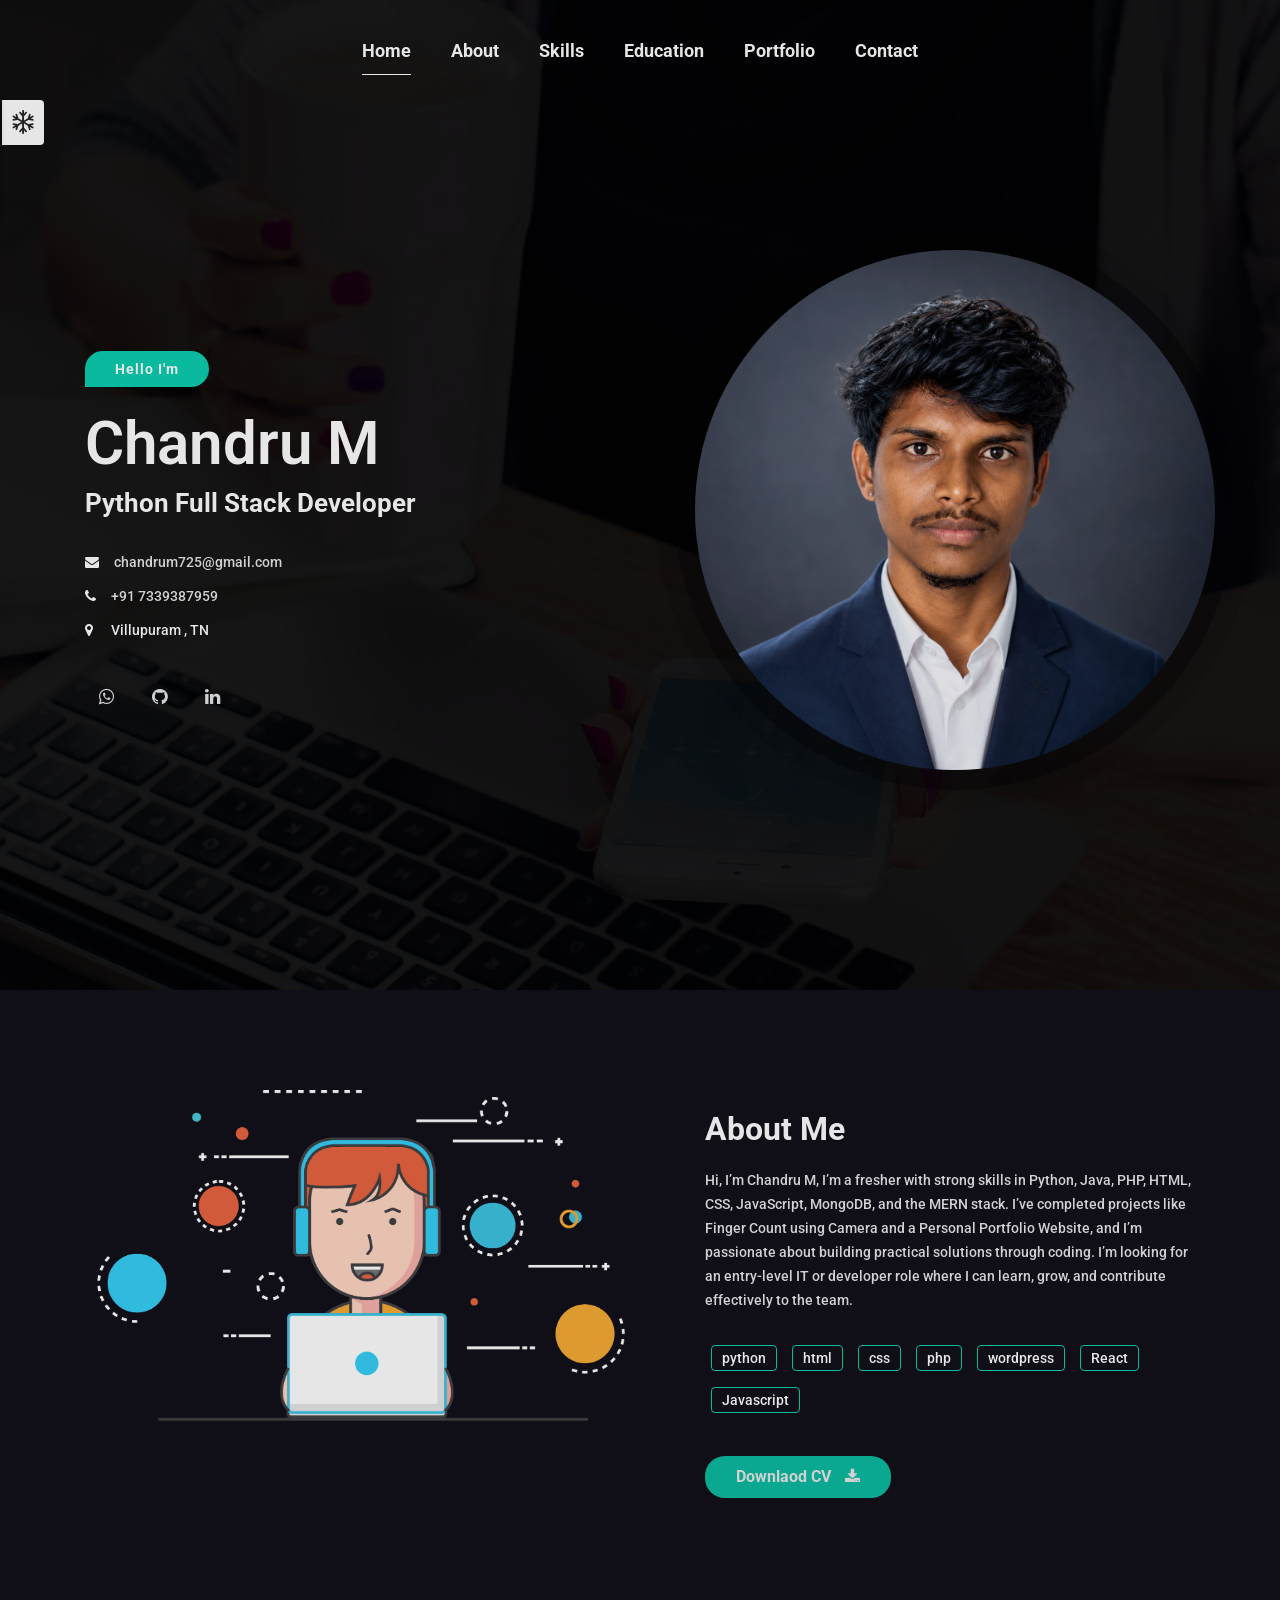
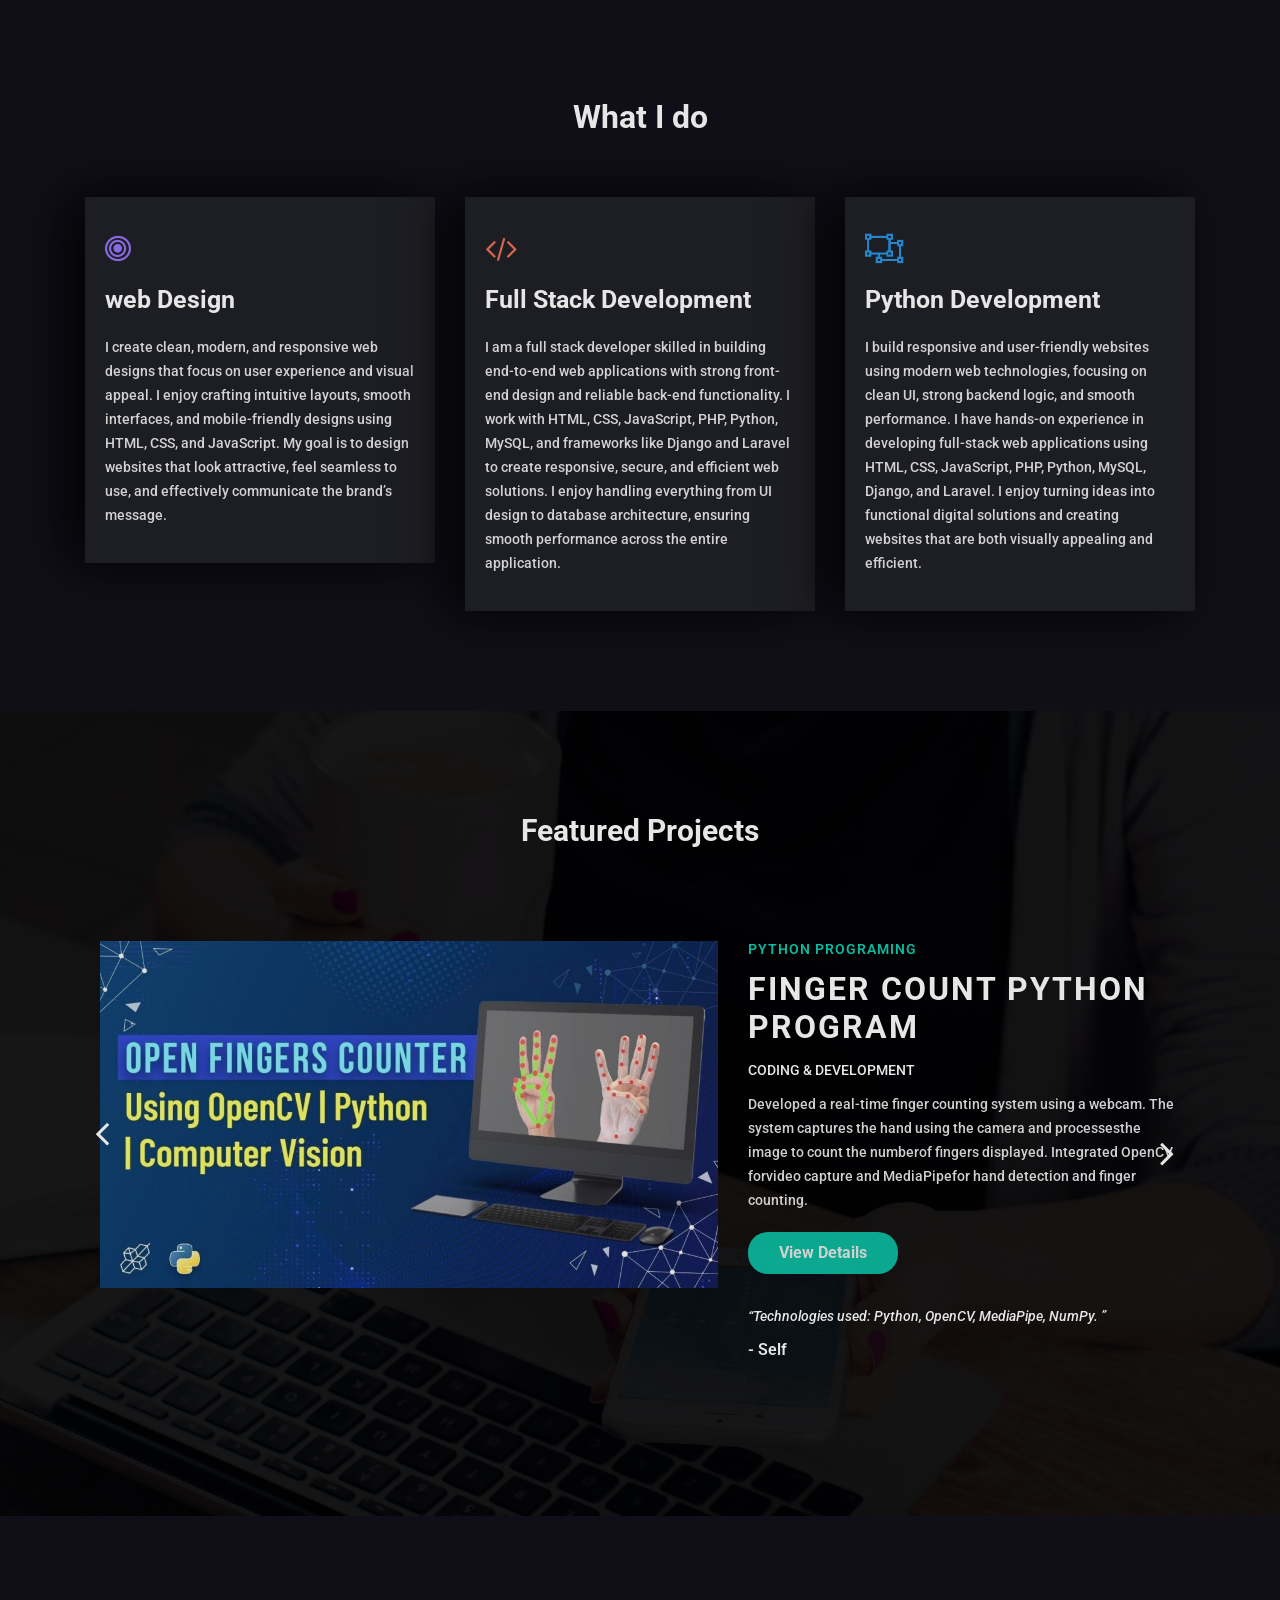
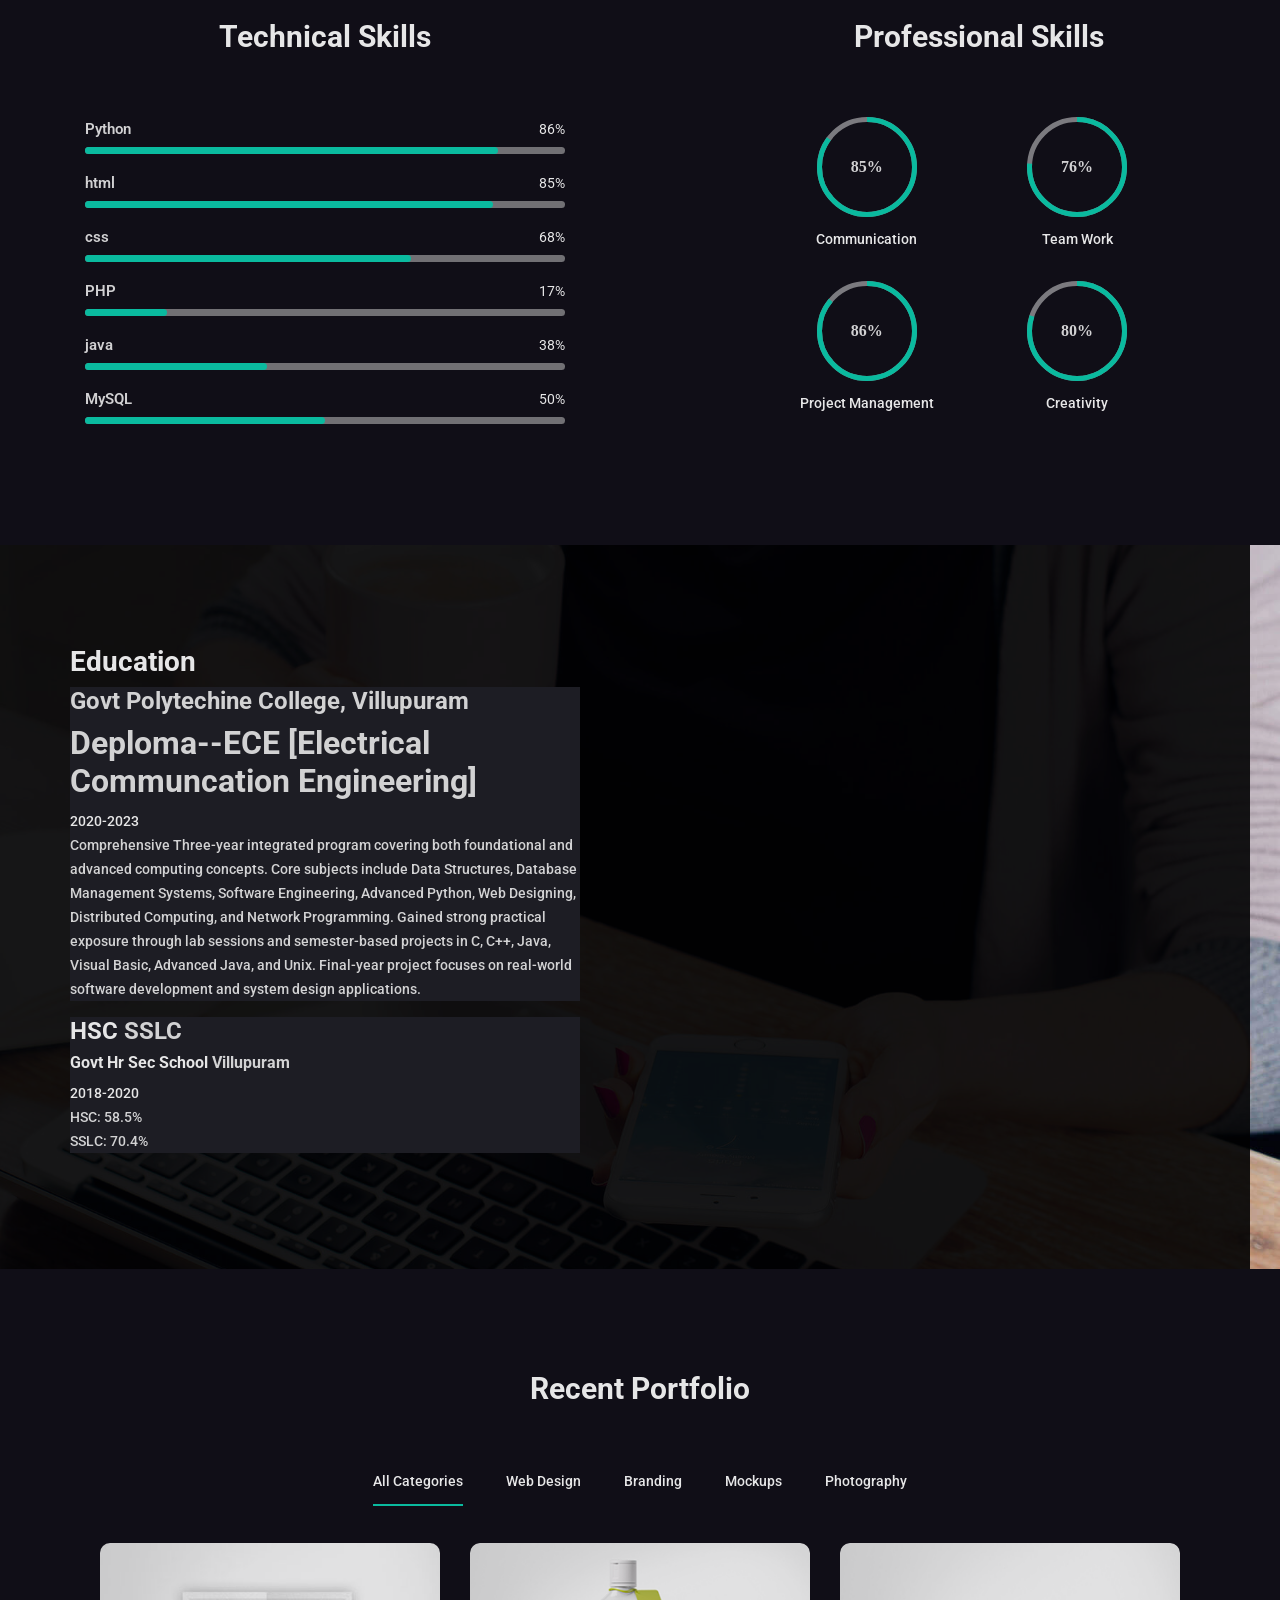
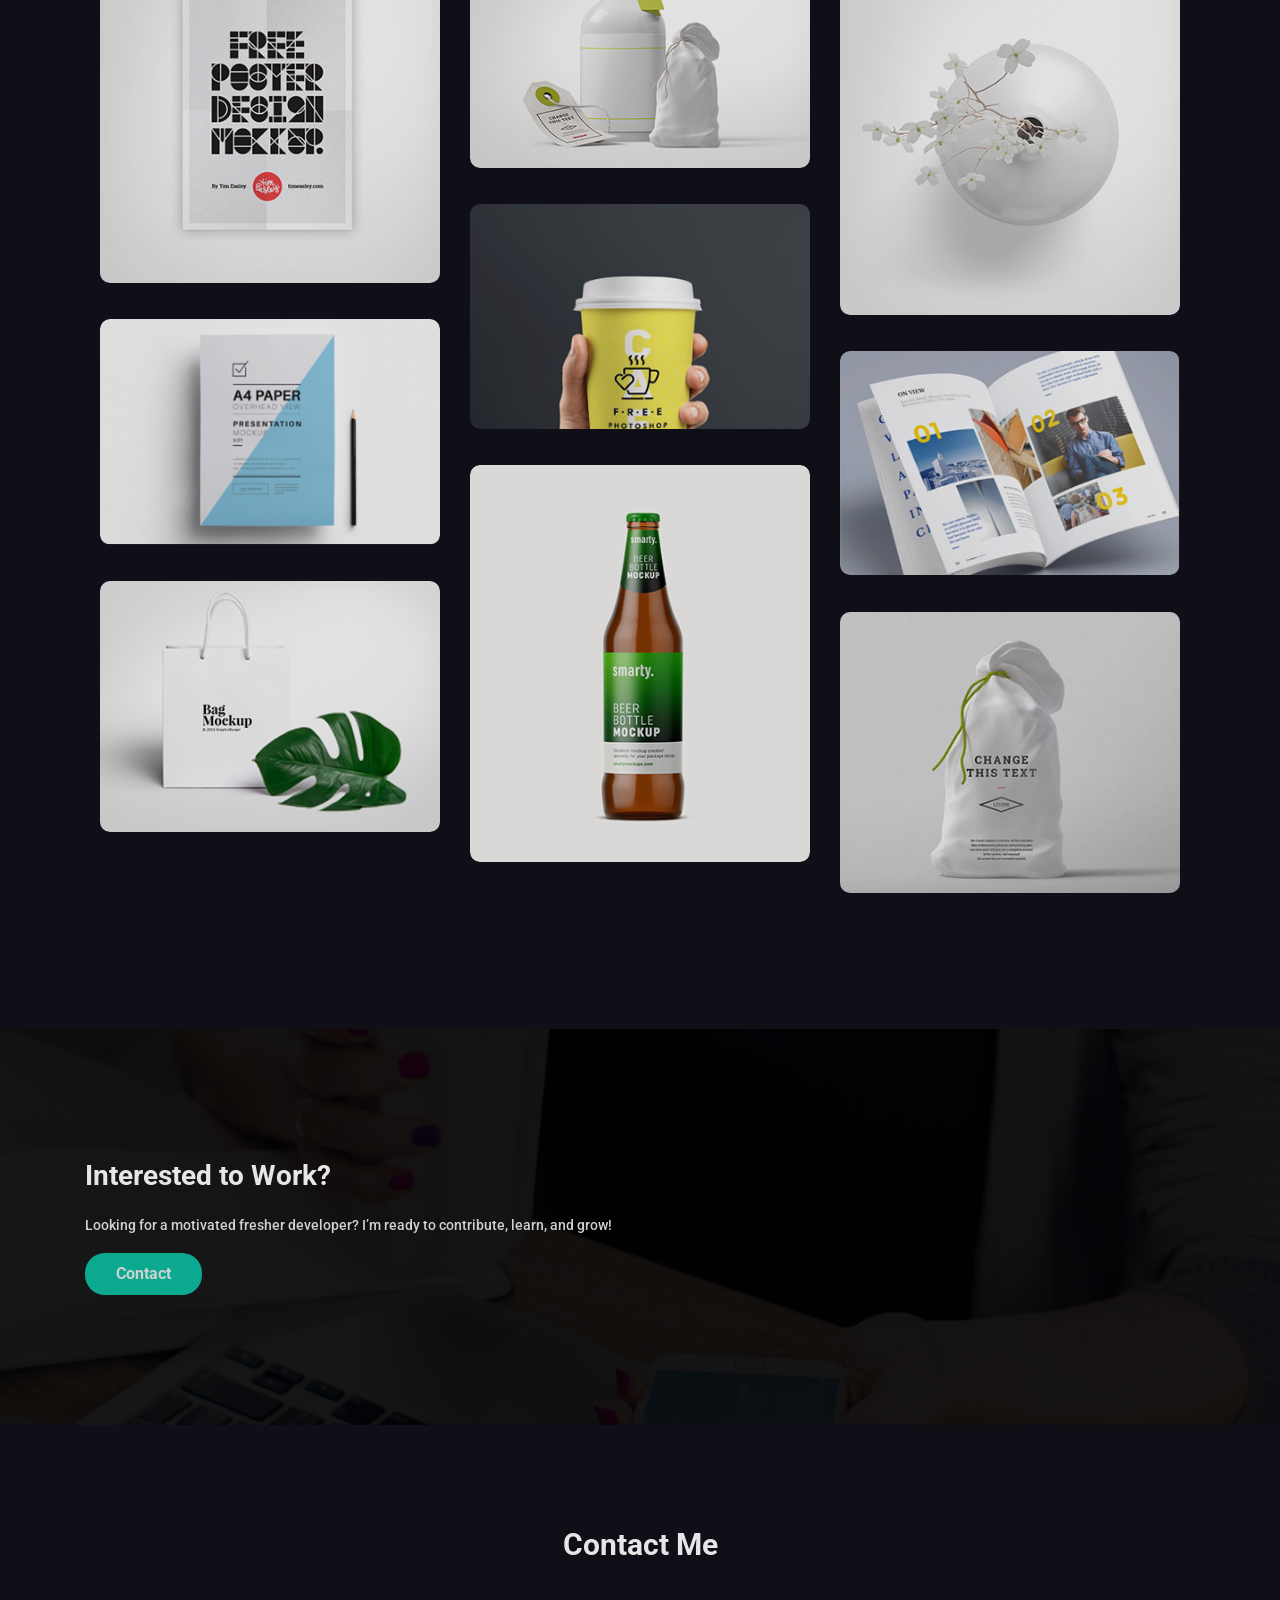
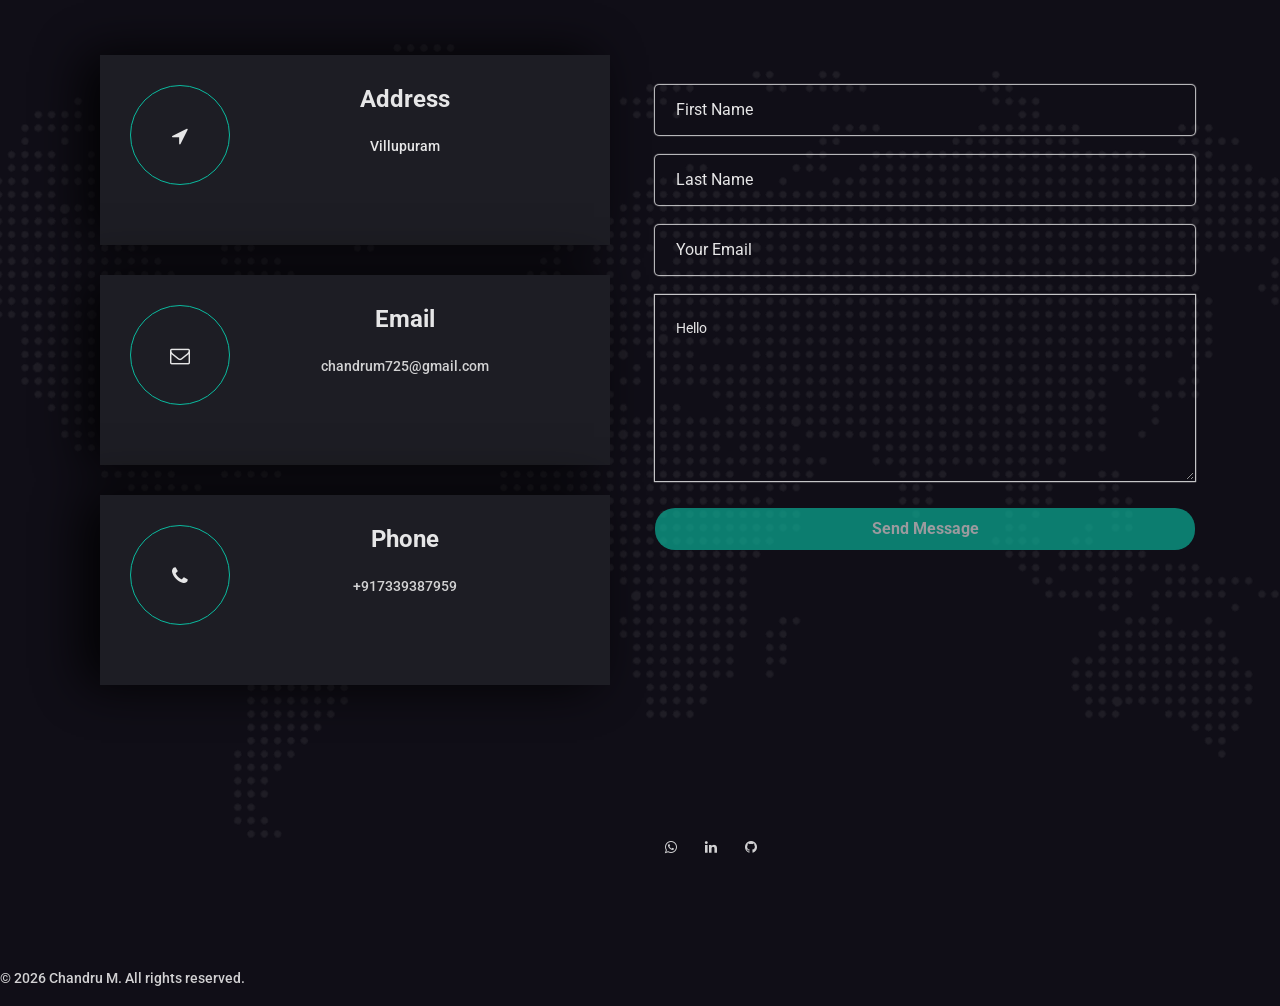
==== commit b18fdfde: "Update index.html" ====
--- a/index.html
+++ b/index.html
@@ -50,7 +50,9 @@
              scroll-behavior: smooth;
     }
 </style>
-
+<script>
+(function(){if(!window.chatbase||window.chatbase("getState")!=="initialized"){window.chatbase=(...arguments)=>{if(!window.chatbase.q){window.chatbase.q=[]}window.chatbase.q.push(arguments)};window.chatbase=new Proxy(window.chatbase,{get(target,prop){if(prop==="q"){return target.q}return(...args)=>target(prop,...args)}})}const onLoad=function(){const script=document.createElement("script");script.src="https://www.chatbase.co/embed.min.js";script.id="x3W-JbNU5e6Wu-gBwtnF4";script.domain="www.chatbase.co";document.body.appendChild(script)};if(document.readyState==="complete"){onLoad()}else{window.addEventListener("load",onLoad)}})();
+</script>
 <body class="dark-vertion black-bg">
 
     <!-- Start Loader -->
@@ -1000,7 +1002,6 @@
             </ul>
         </div>
     </div>
+   <p> © 2026 Chandru M. All rights reserved.</p>
 </body>
-
-
 </html>
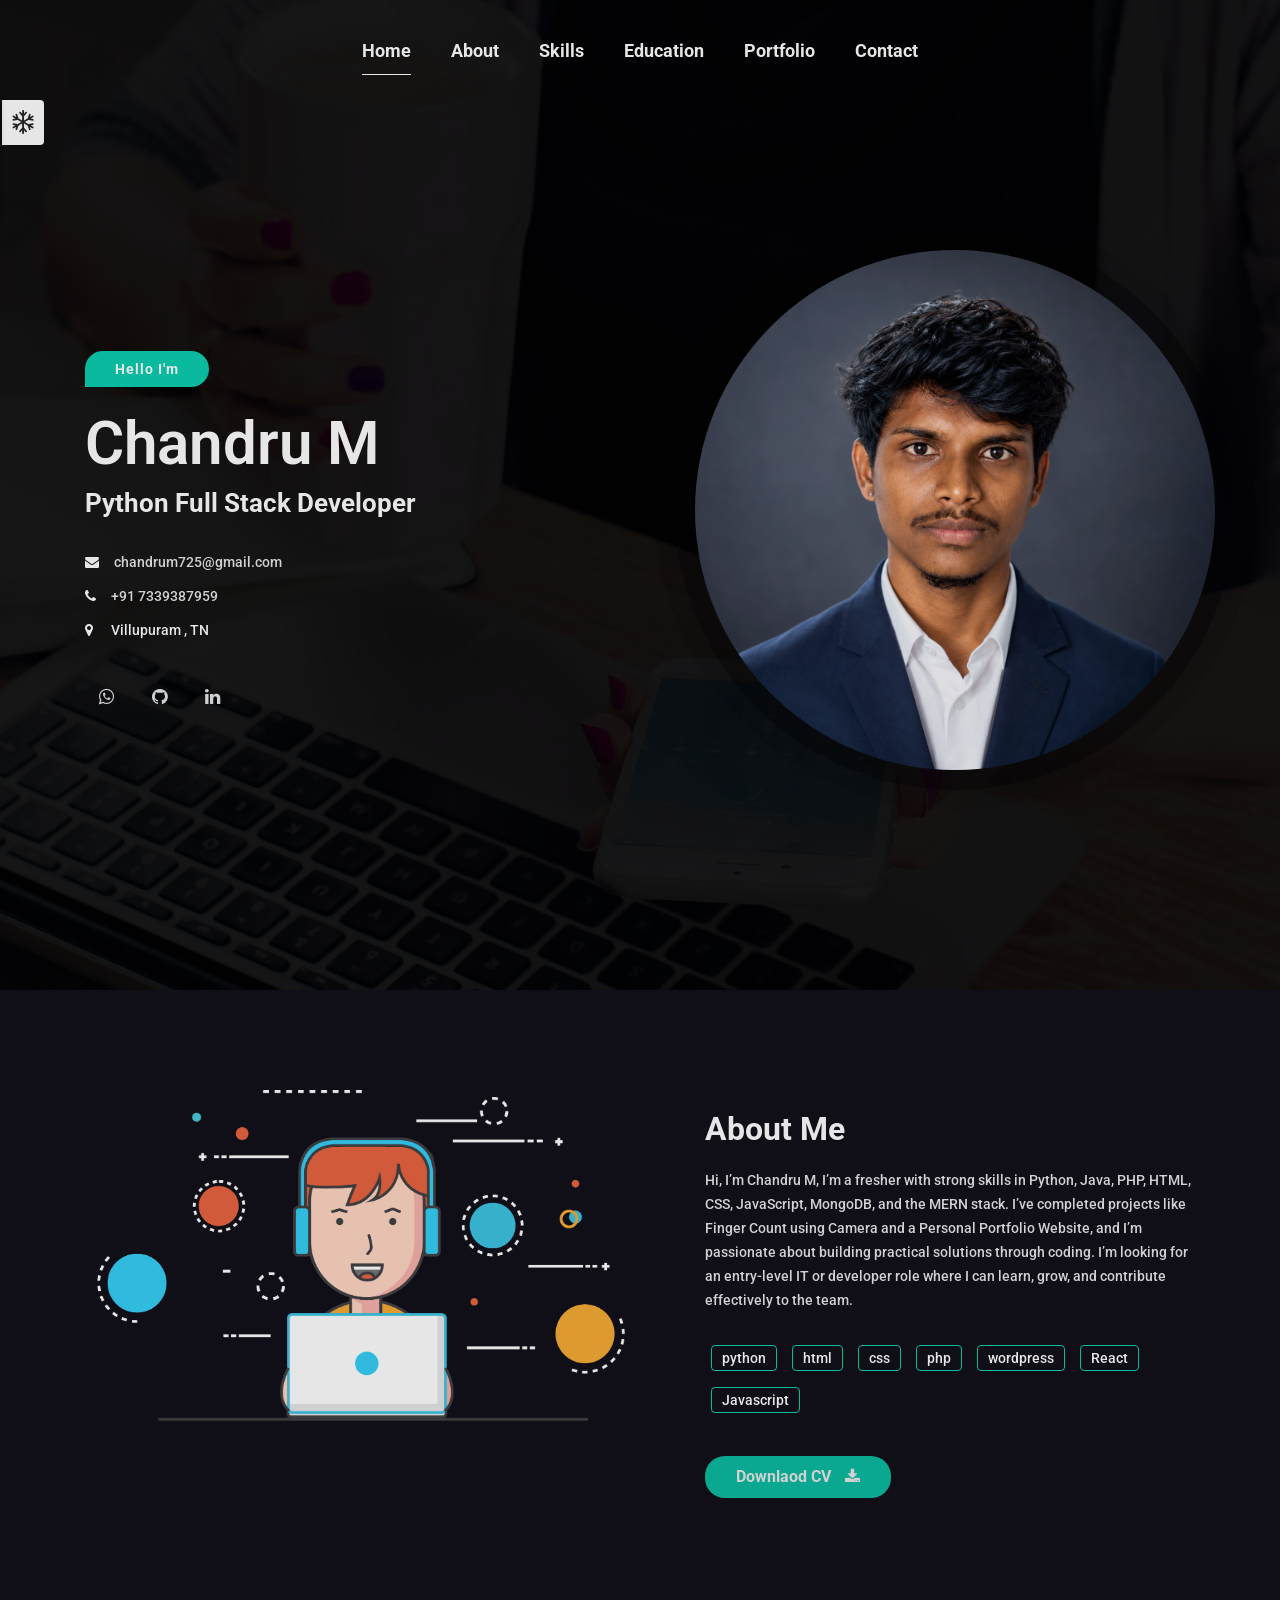
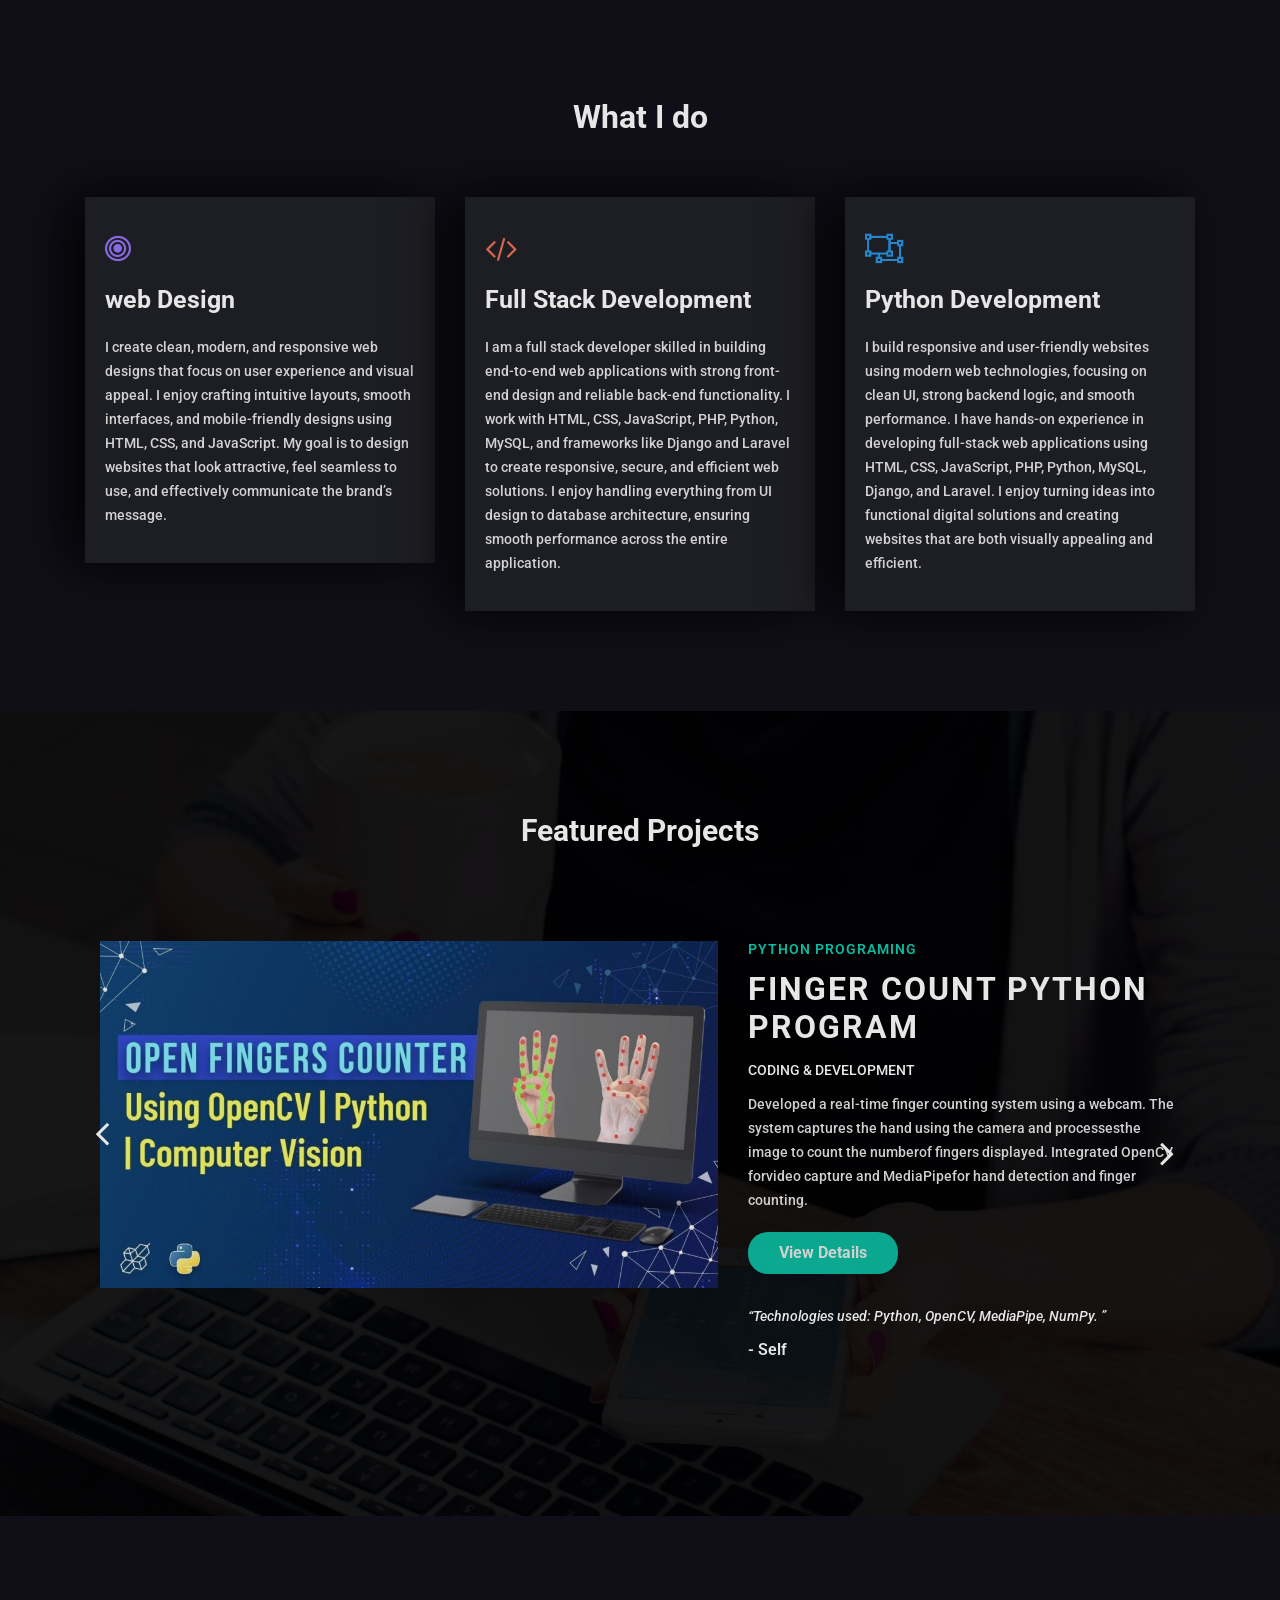
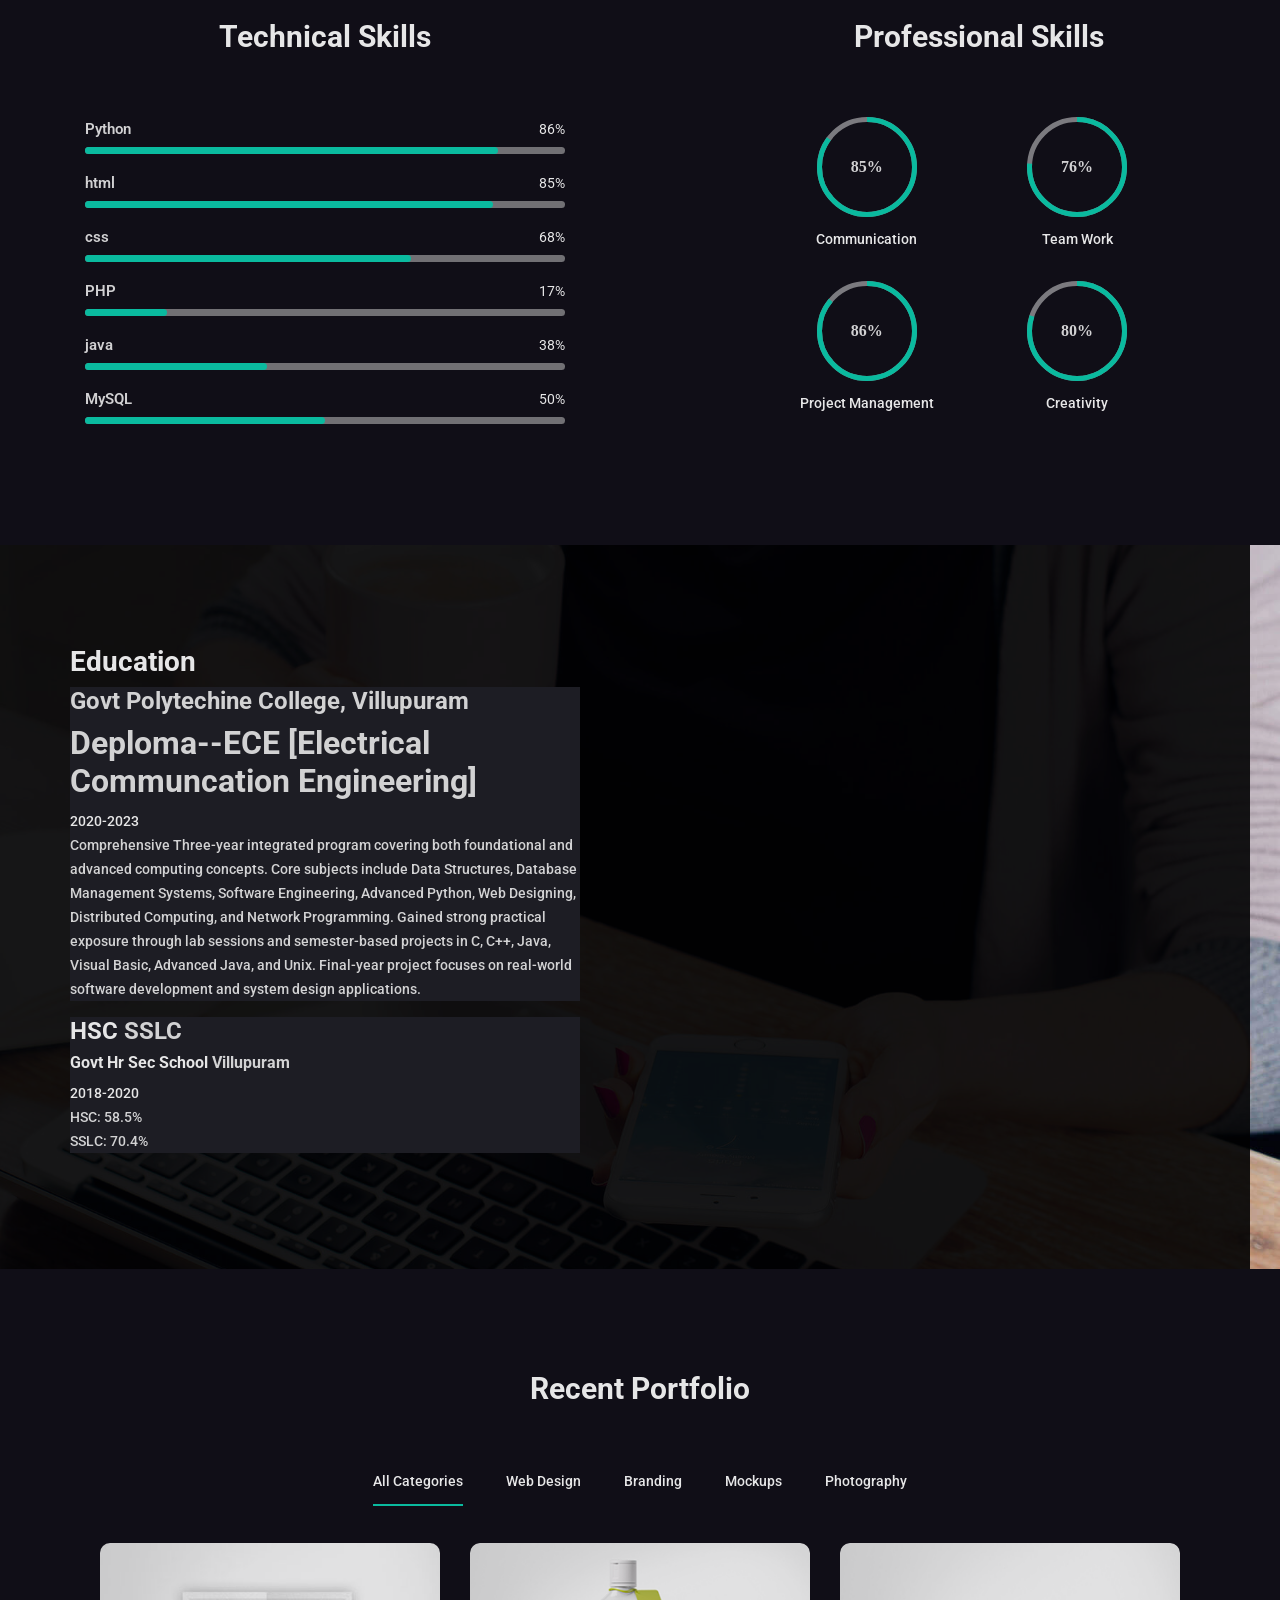
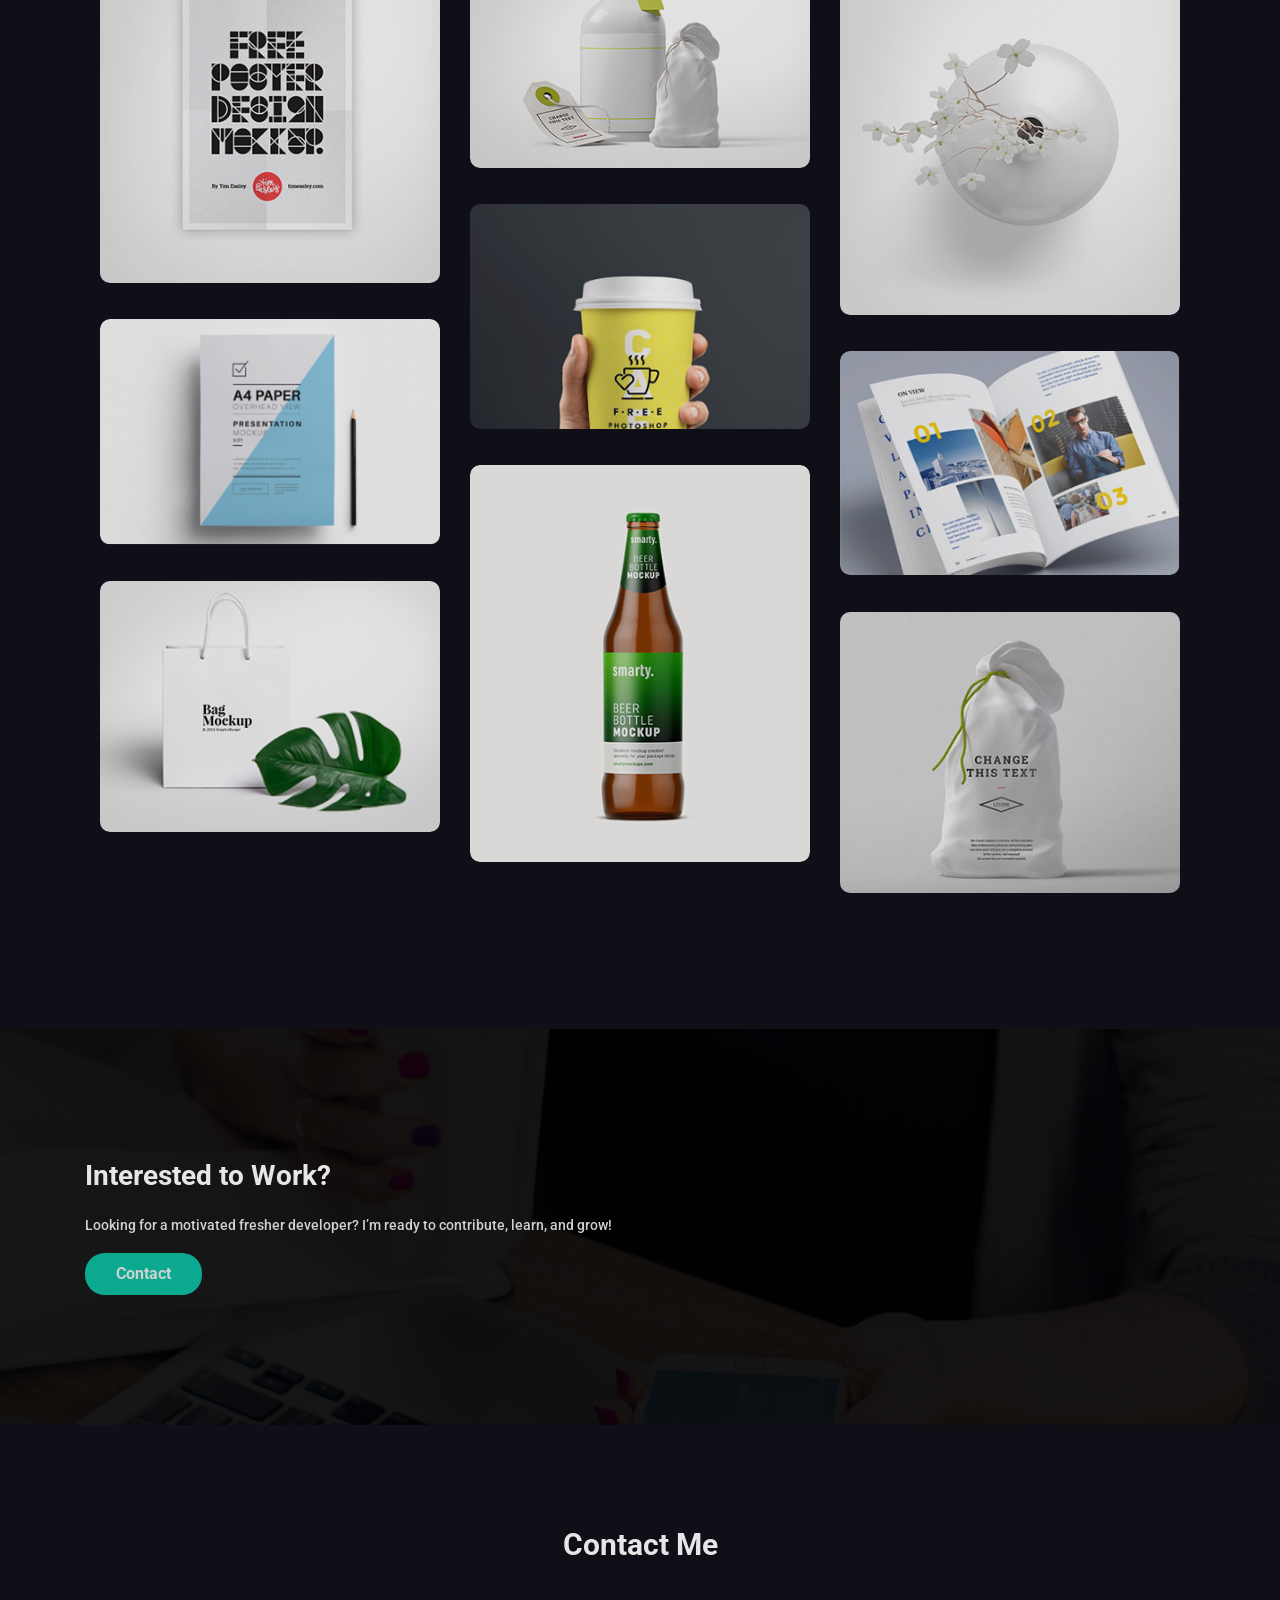
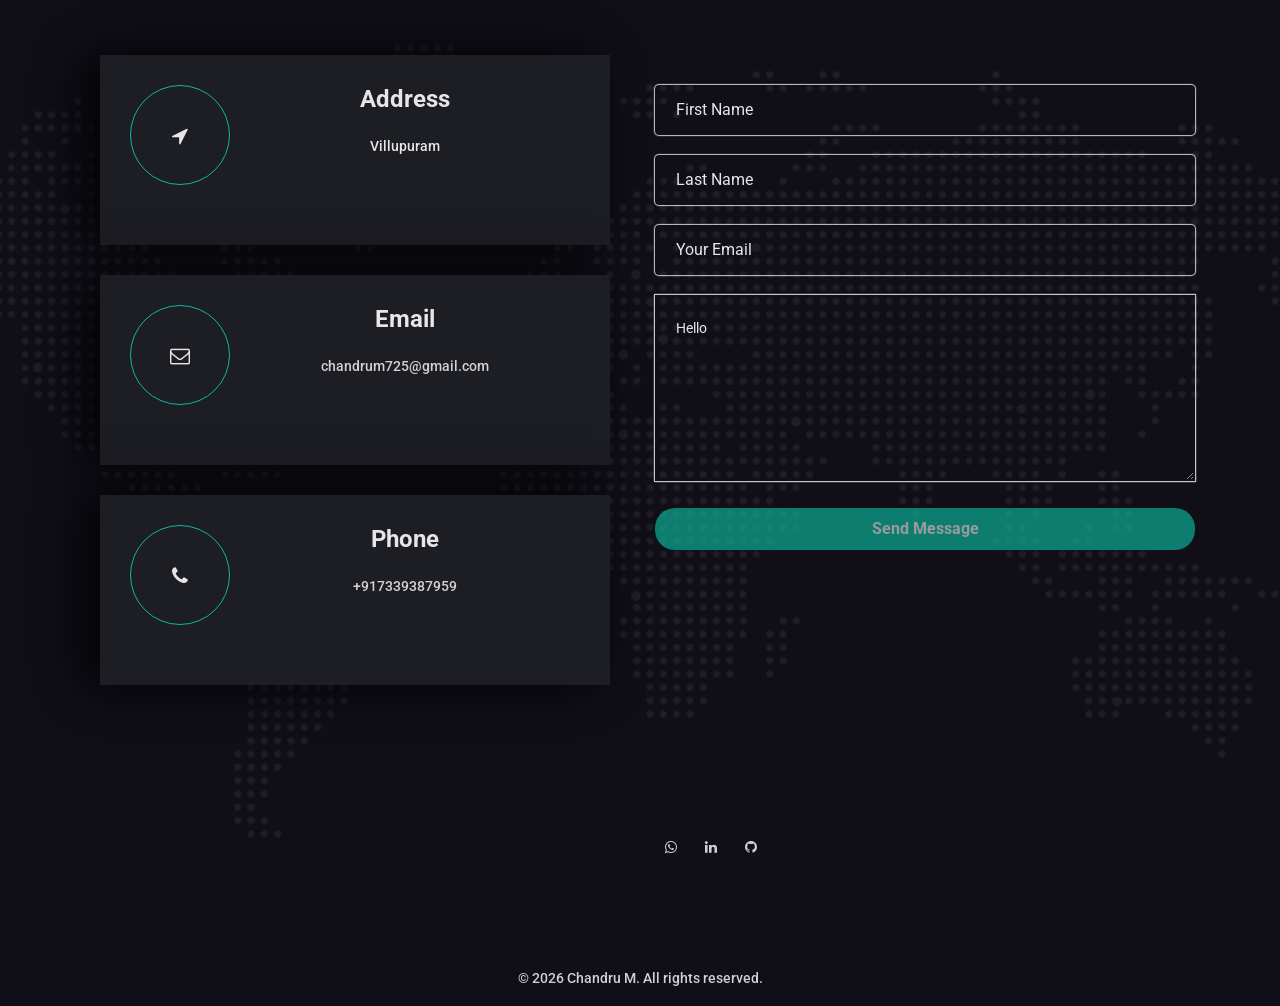
==== commit 6a03d805: "Update index.html" ====
--- a/index.html
+++ b/index.html
@@ -1002,6 +1002,6 @@
             </ul>
         </div>
     </div>
-   <p> © 2026 Chandru M. All rights reserved.</p>
+   <p style="text-align:center";> © 2026 Chandru M. All rights reserved.</p>
 </body>
 </html>
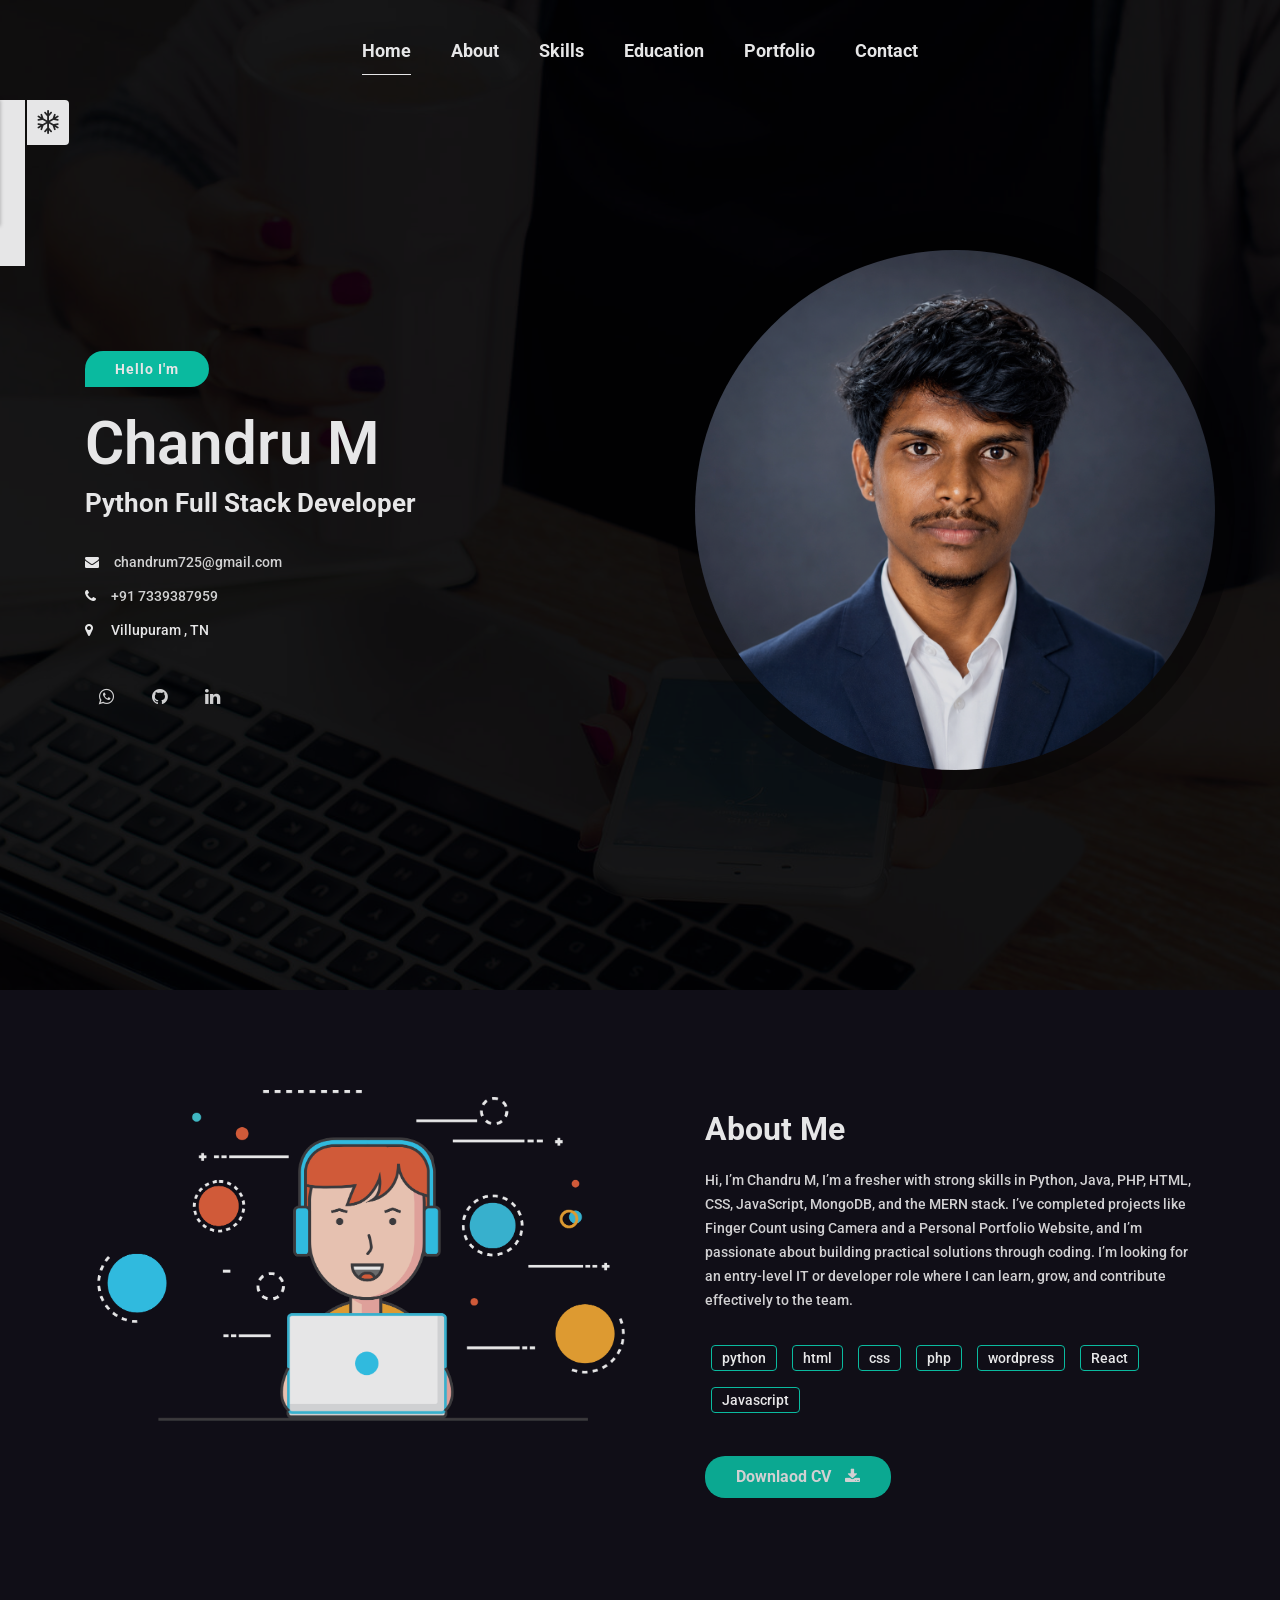
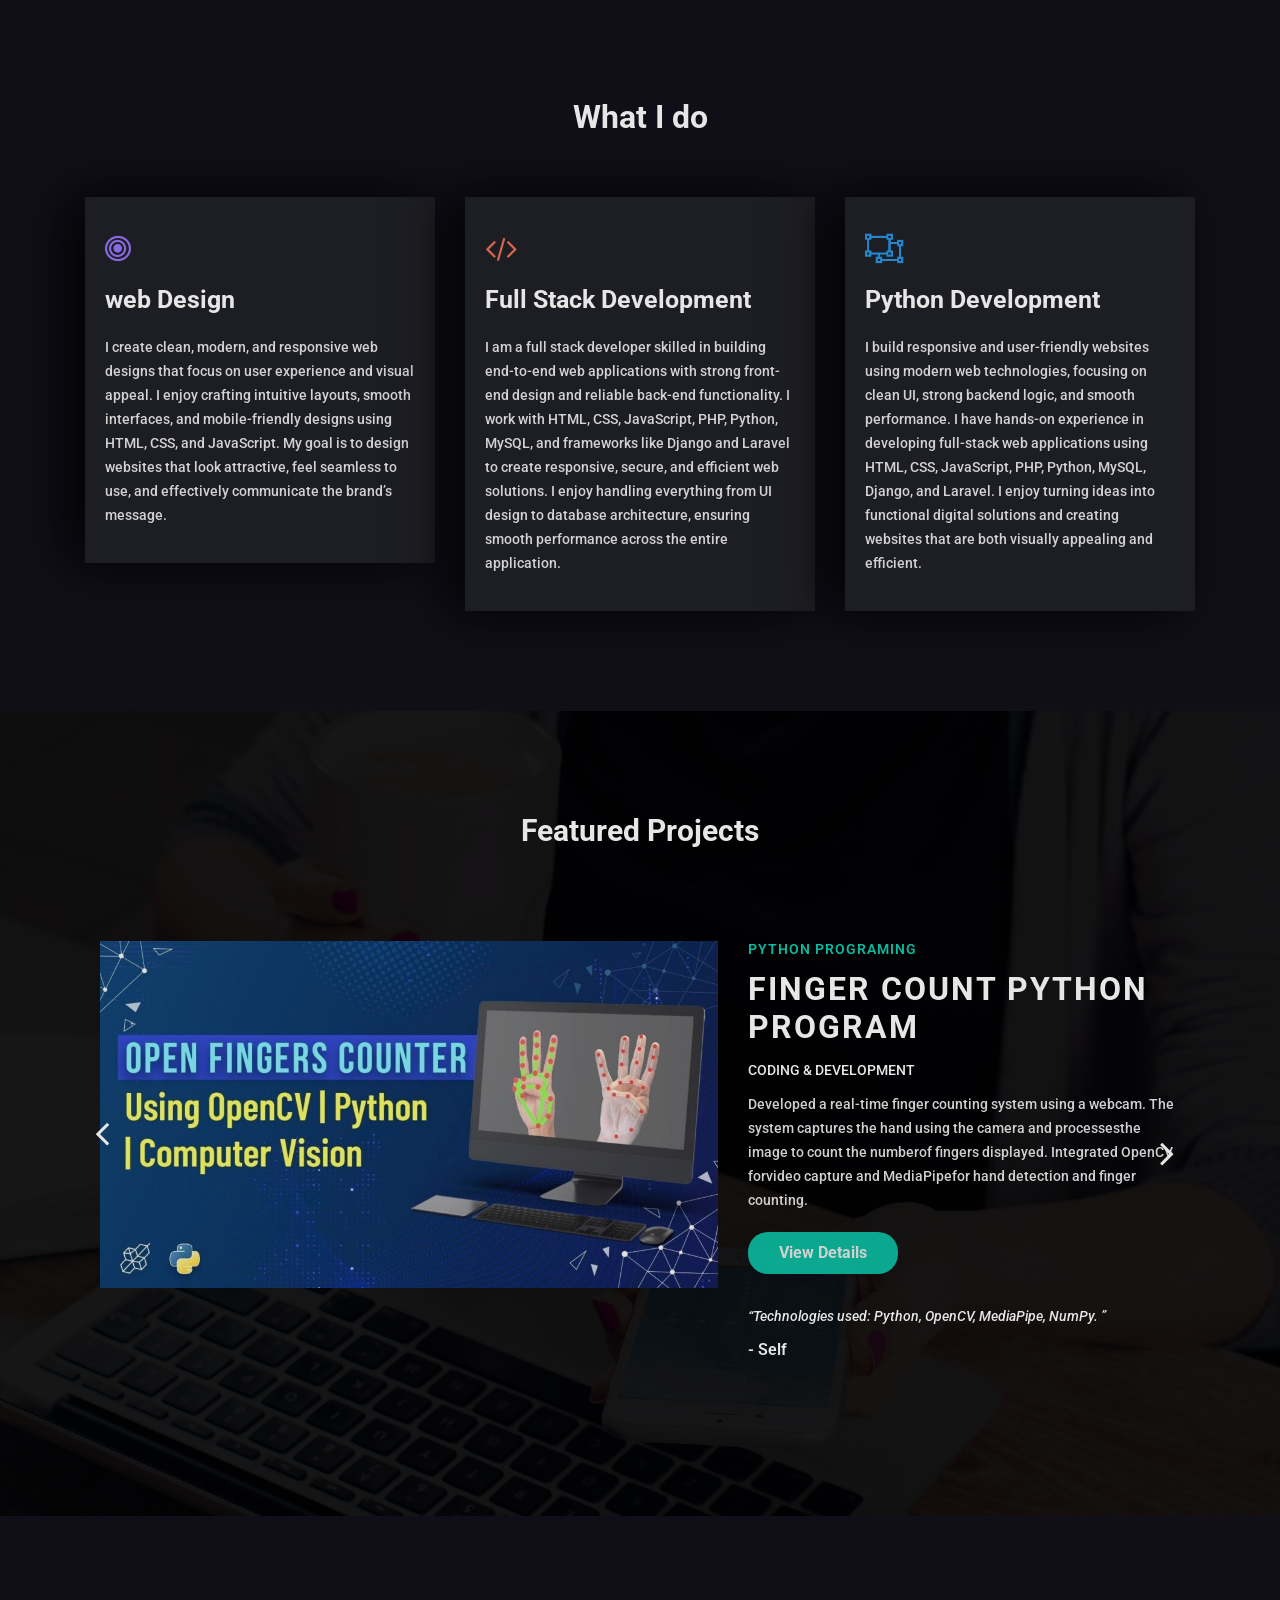
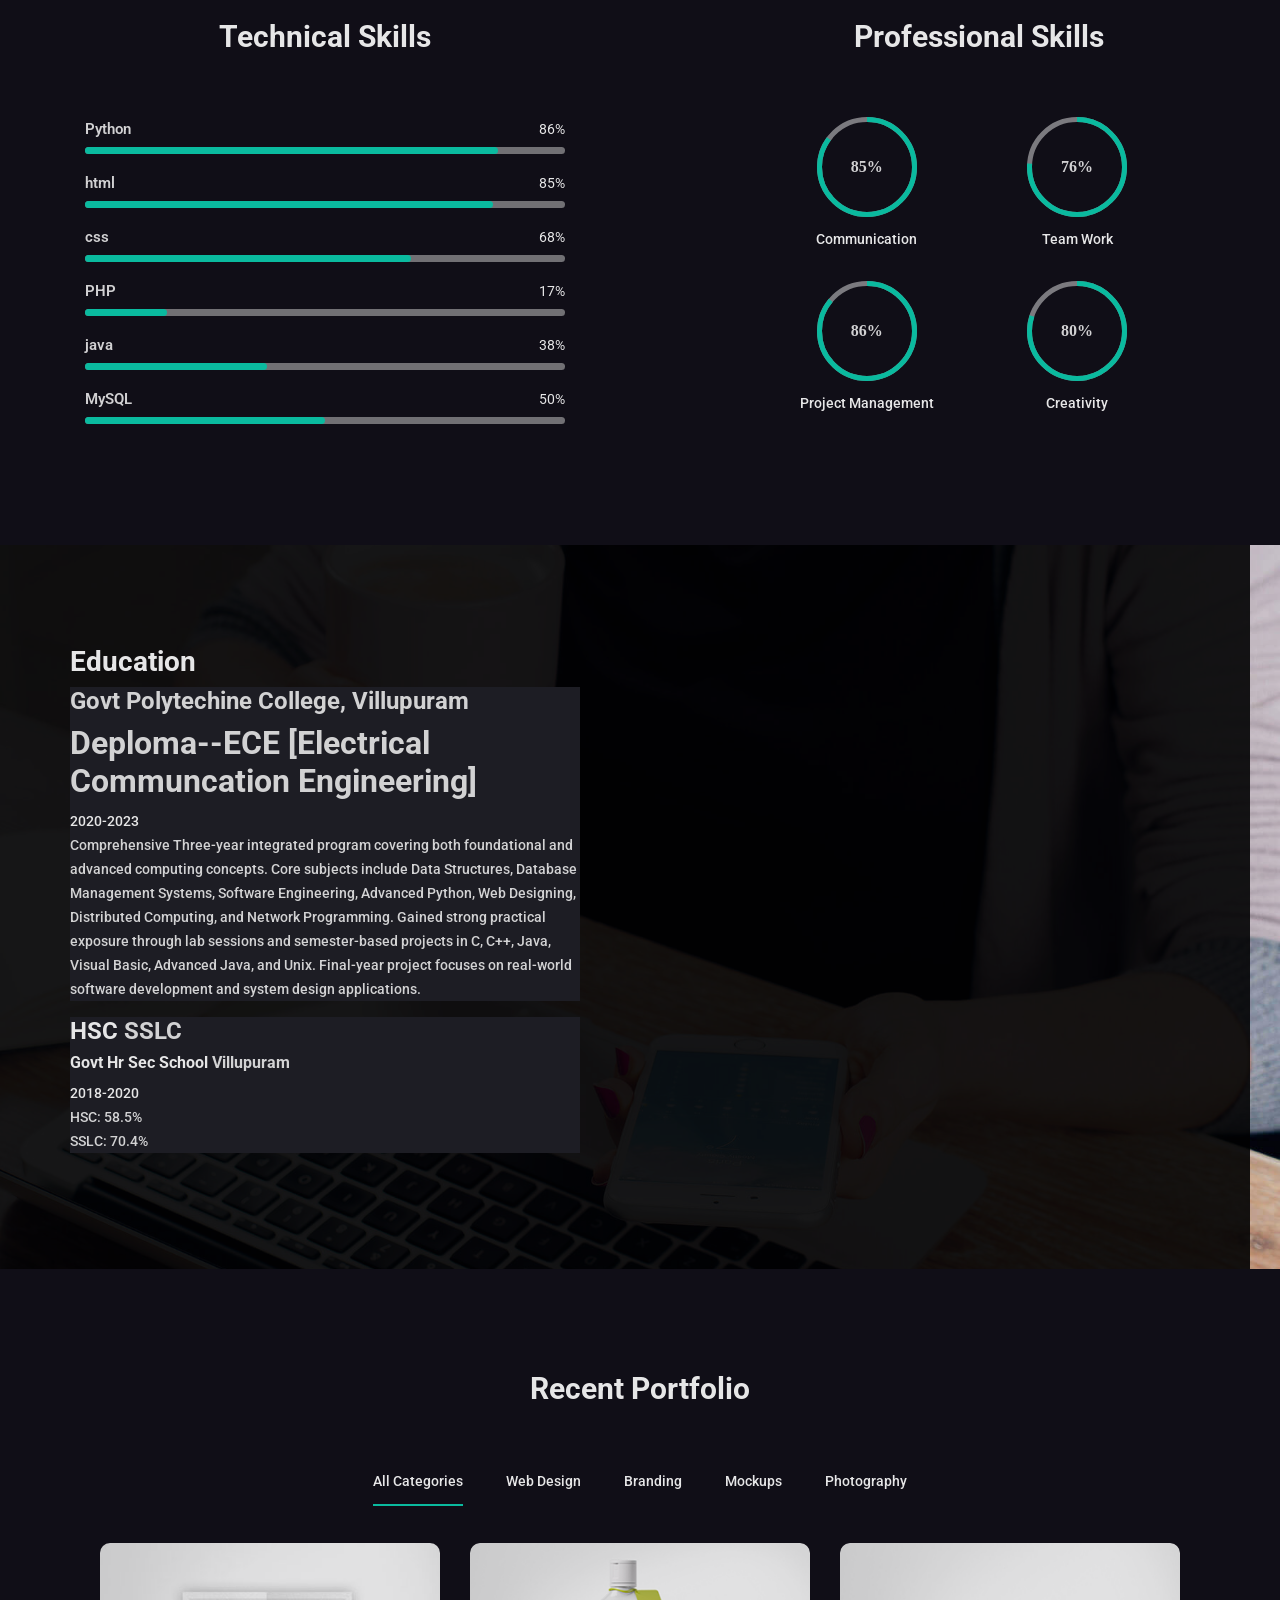
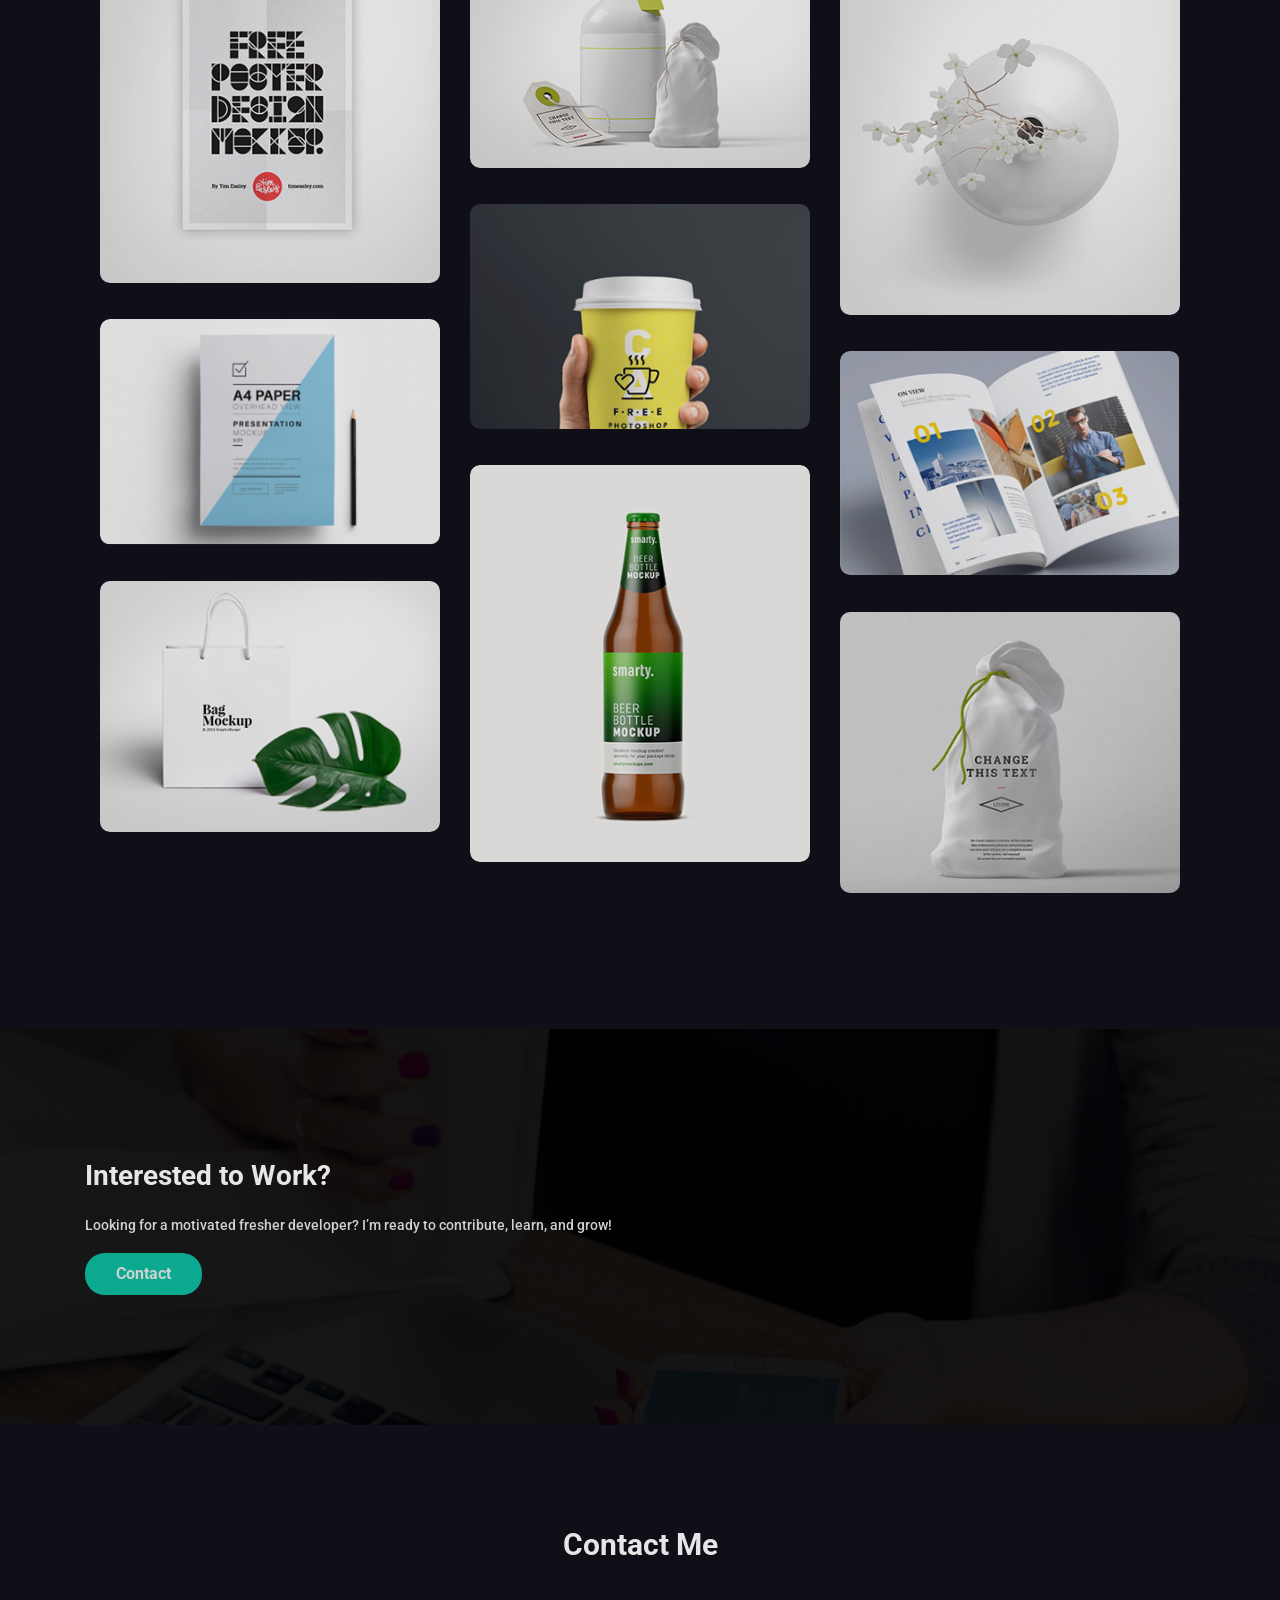
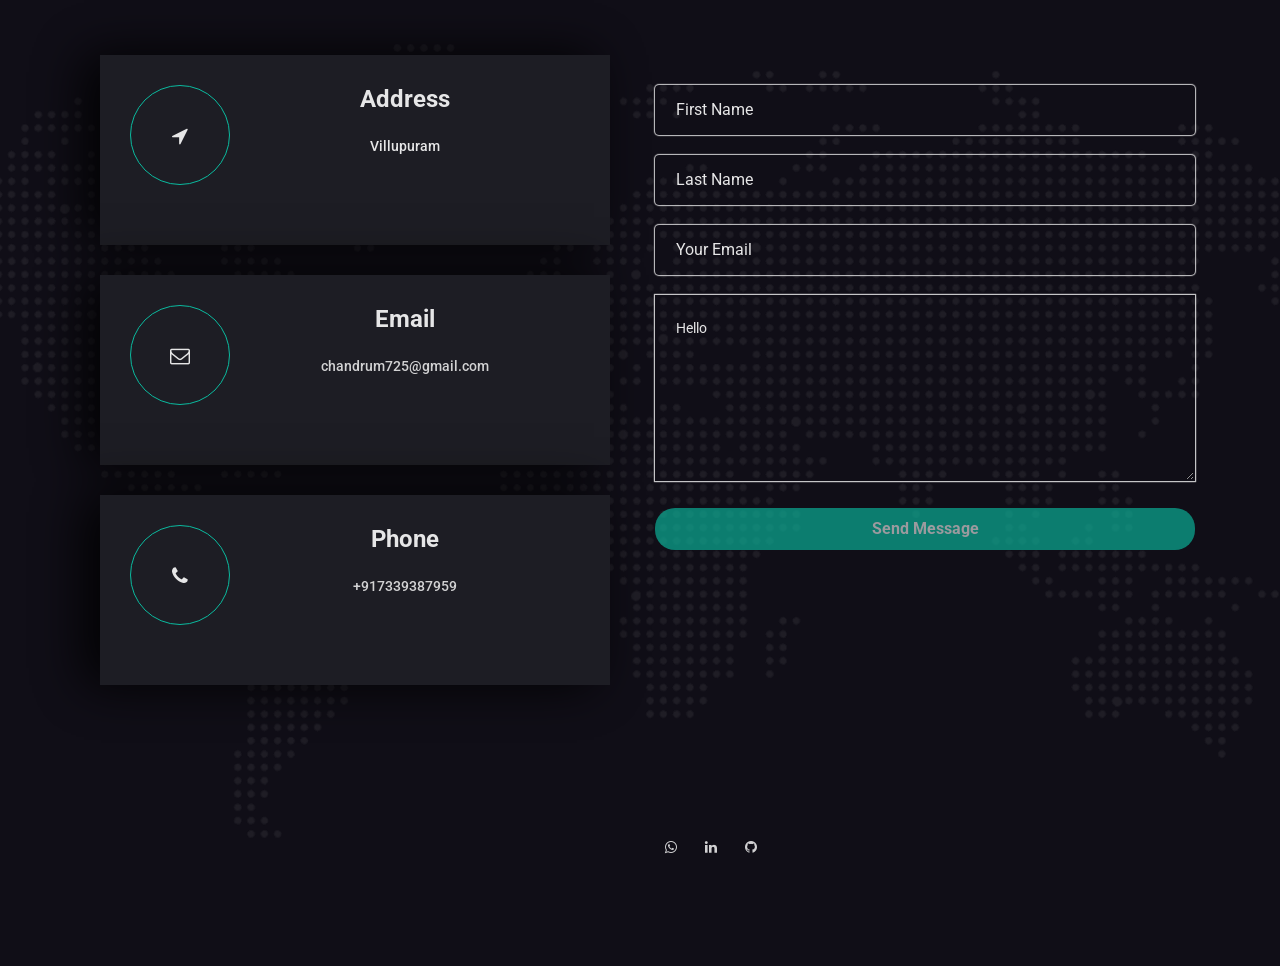
==== commit 8b1ce3a2: "Update index.html" ====
--- a/index.html
+++ b/index.html
@@ -1001,7 +1001,7 @@
                 </li>
             </ul>
         </div>
+           <p style="text-align:center";> © 2026 Chandru M. All rights reserved.</p>
     </div>
-   <p style="text-align:center";> © 2026 Chandru M. All rights reserved.</p>
 </body>
 </html>
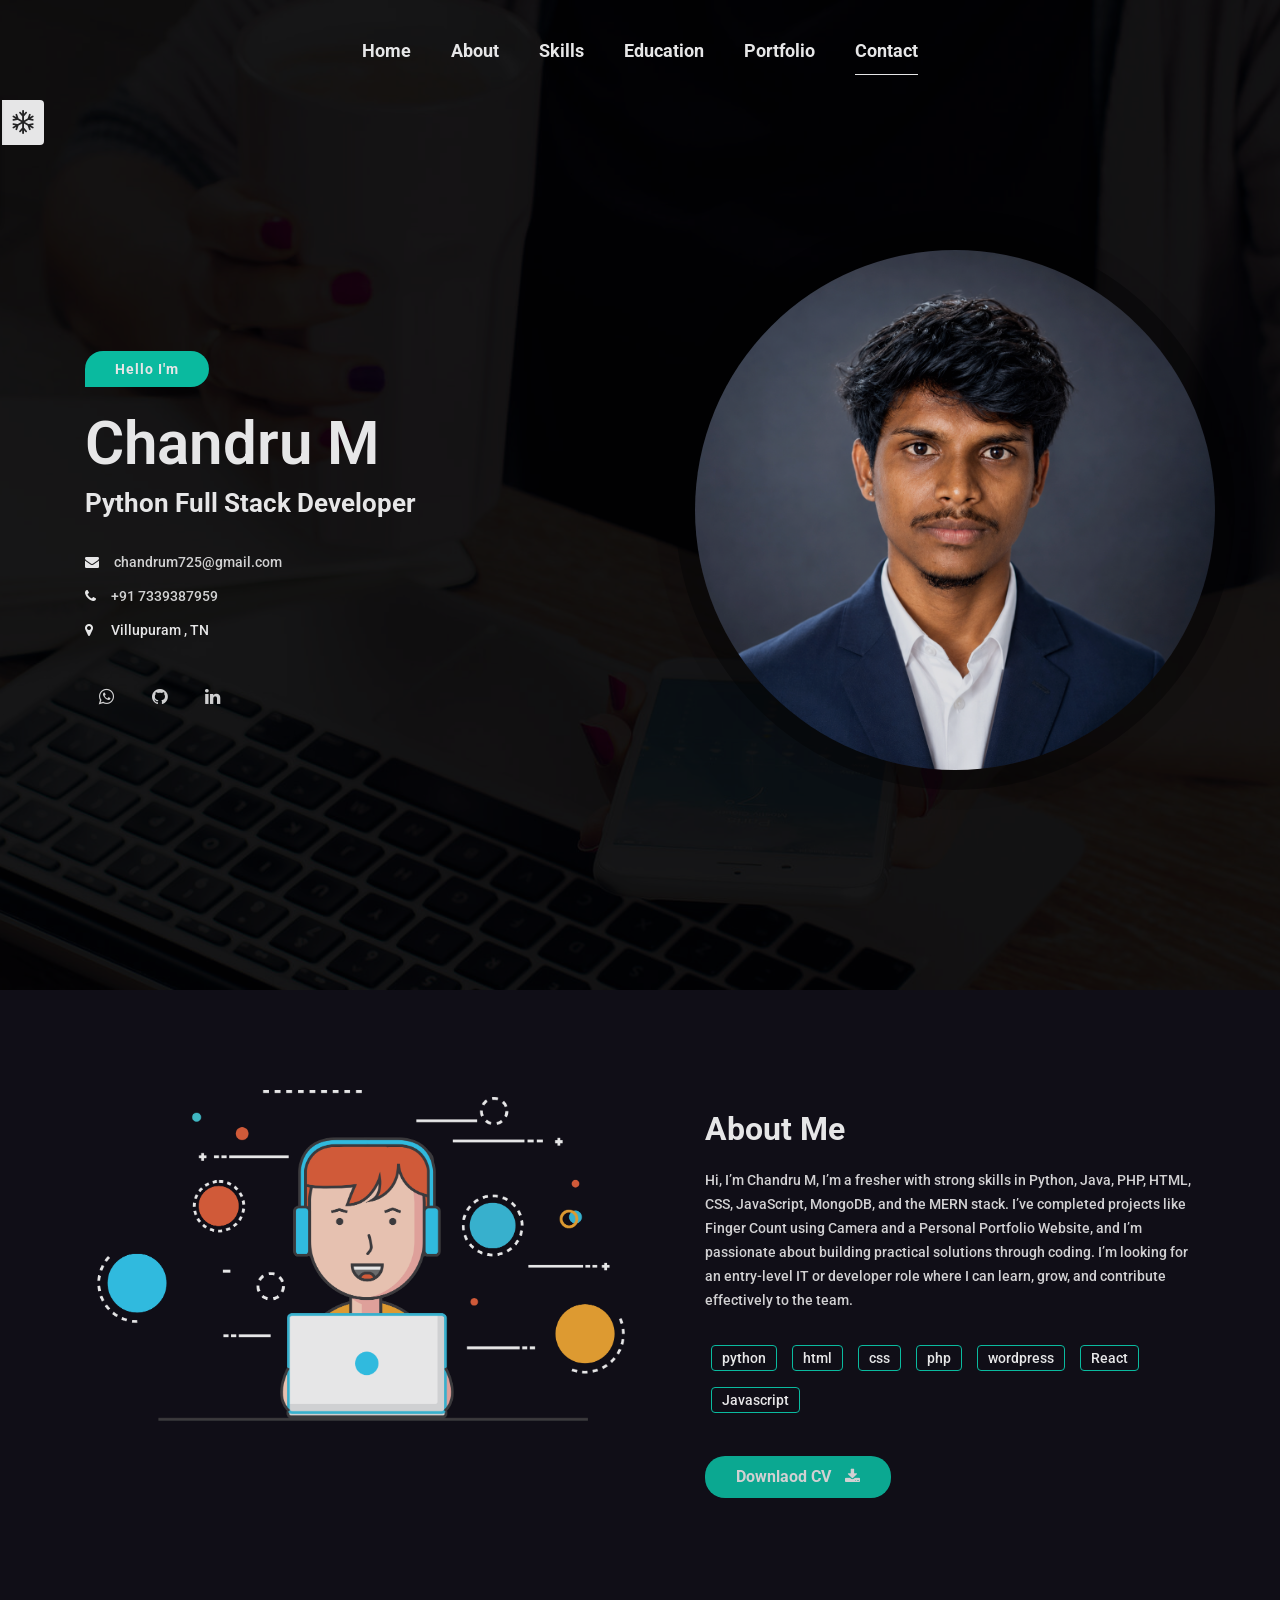
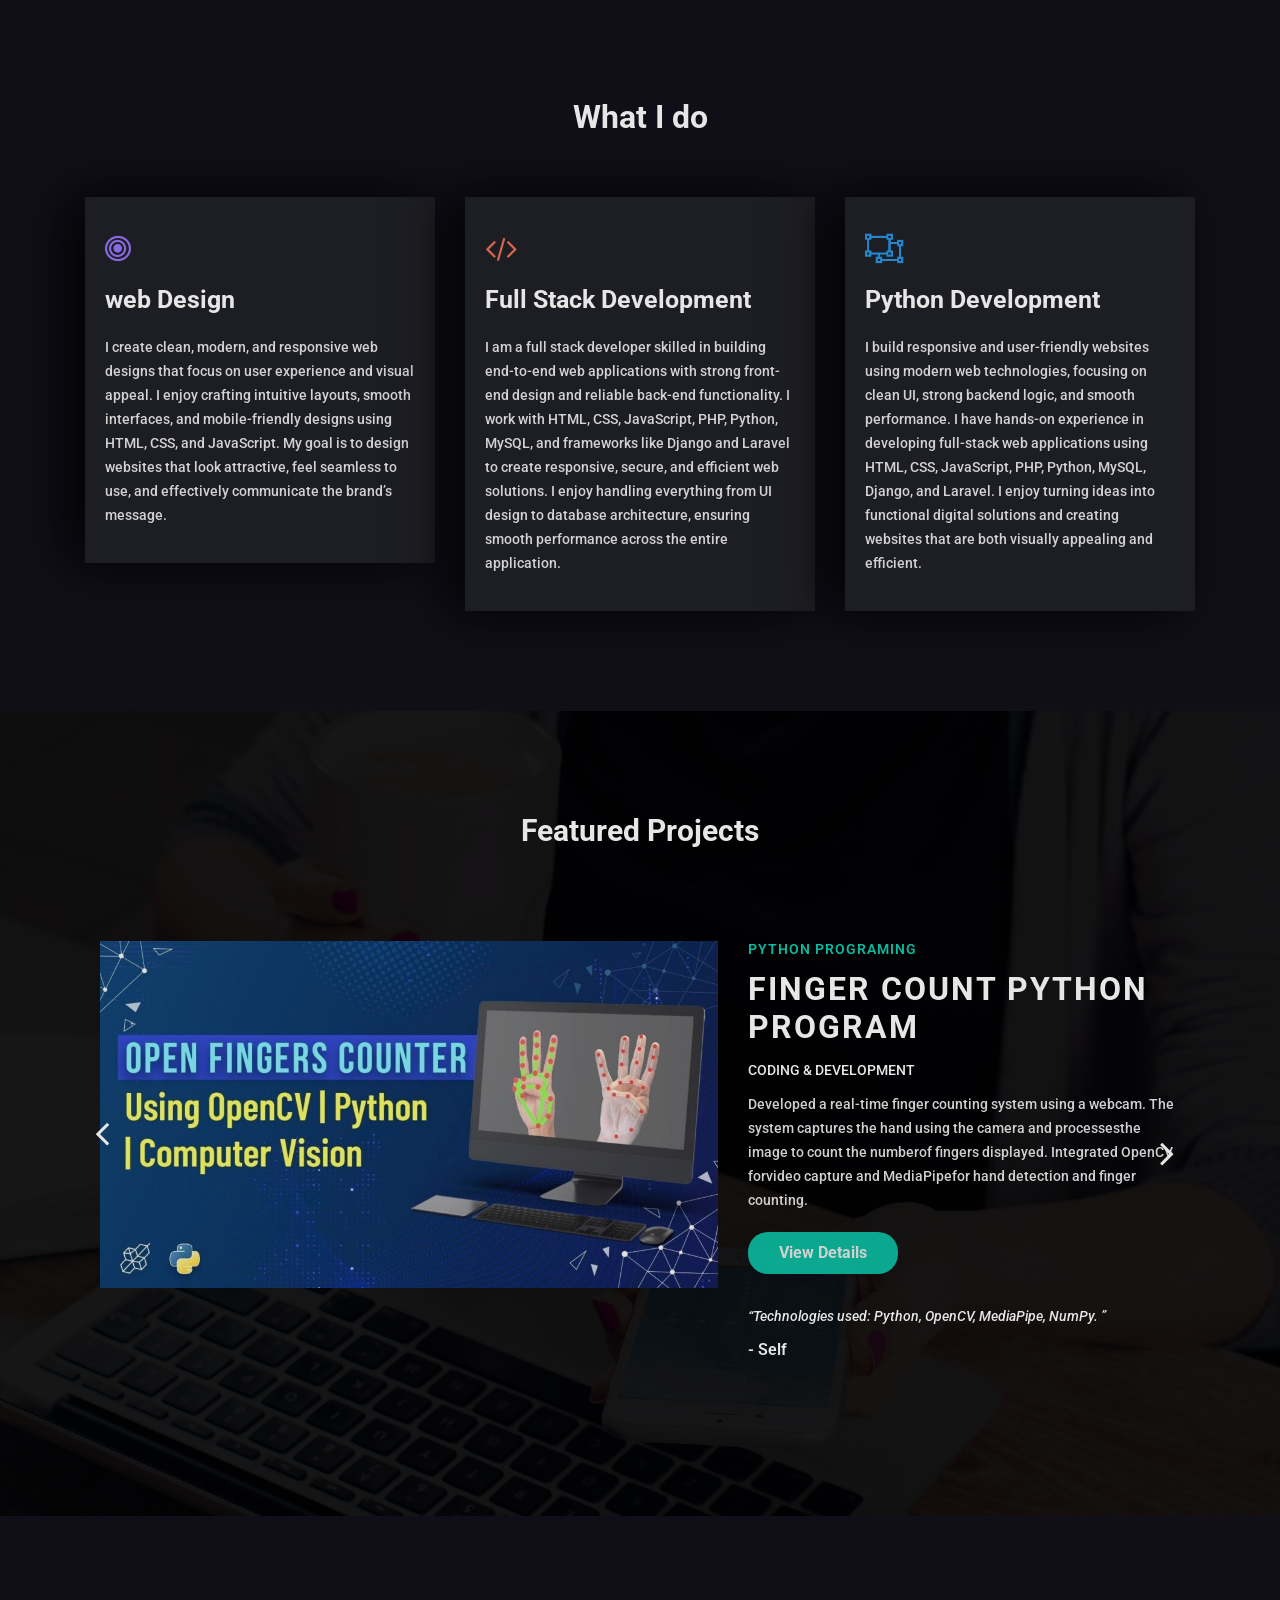
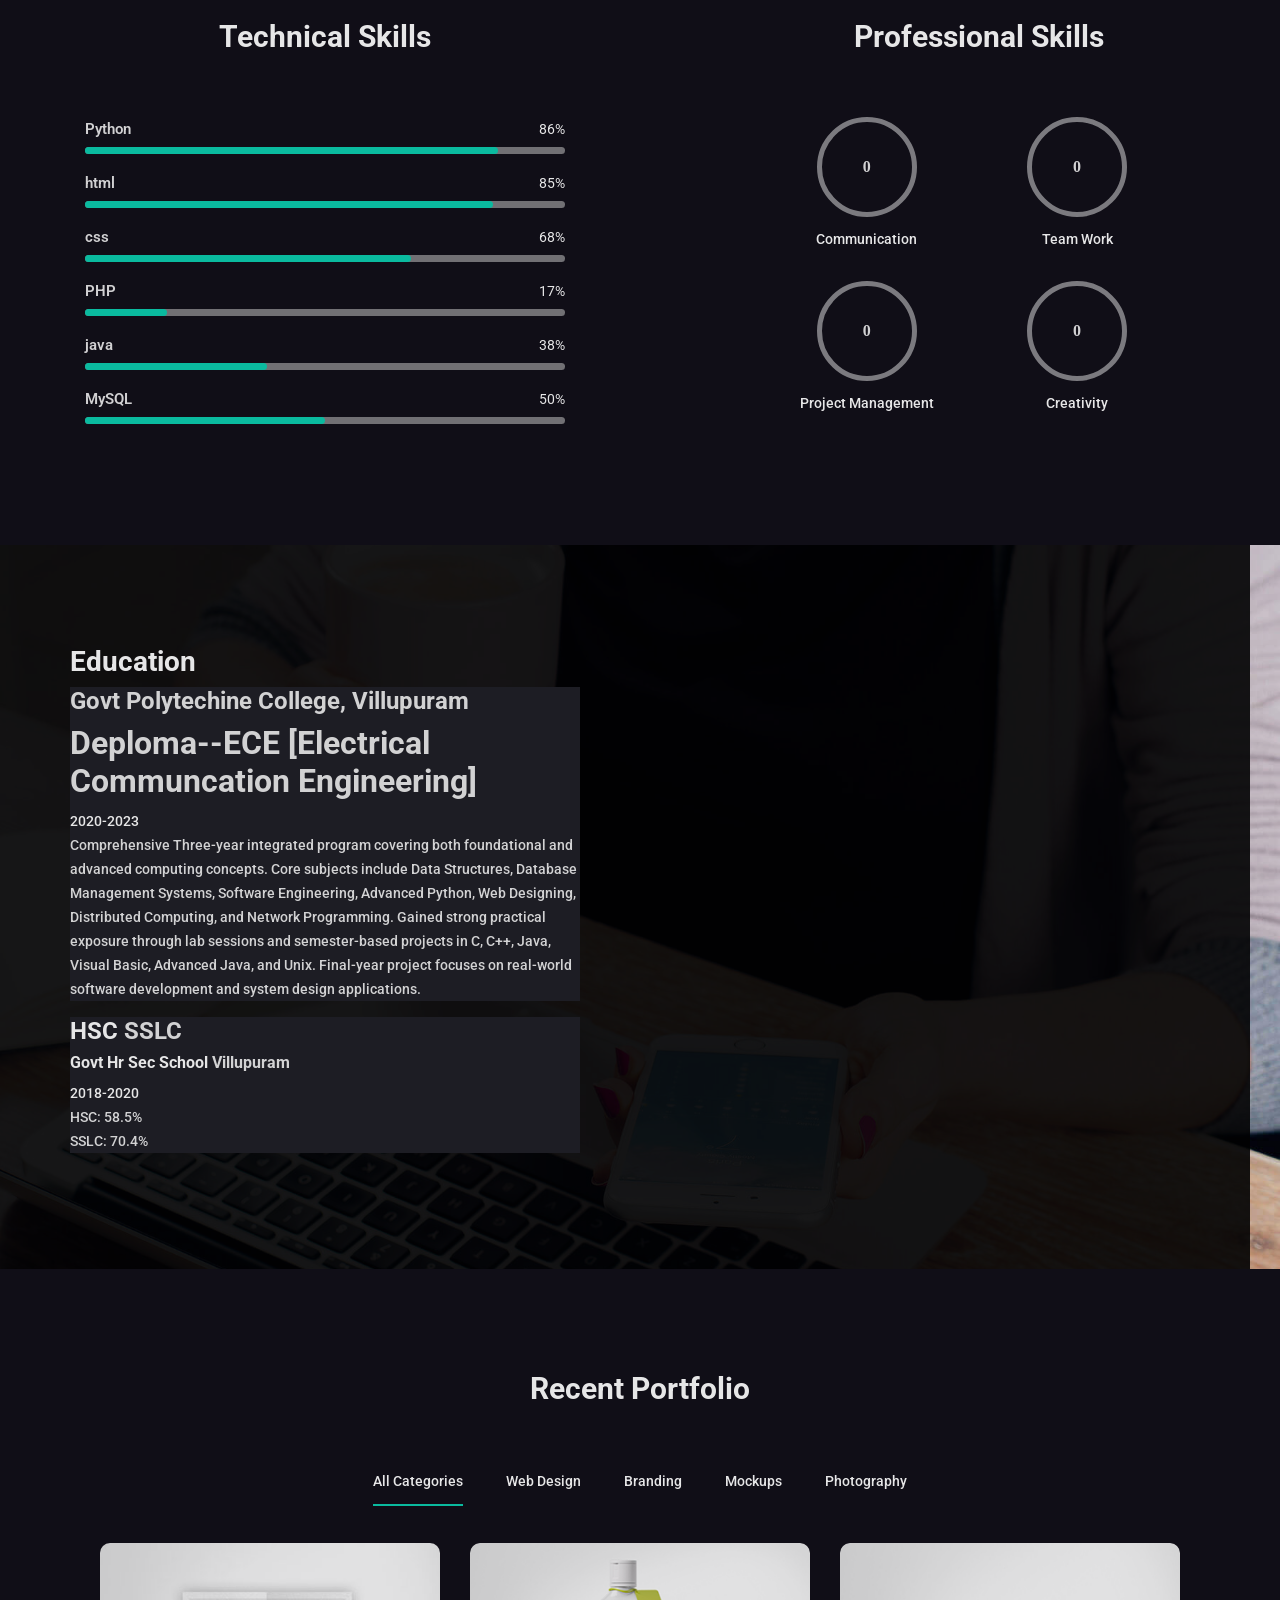
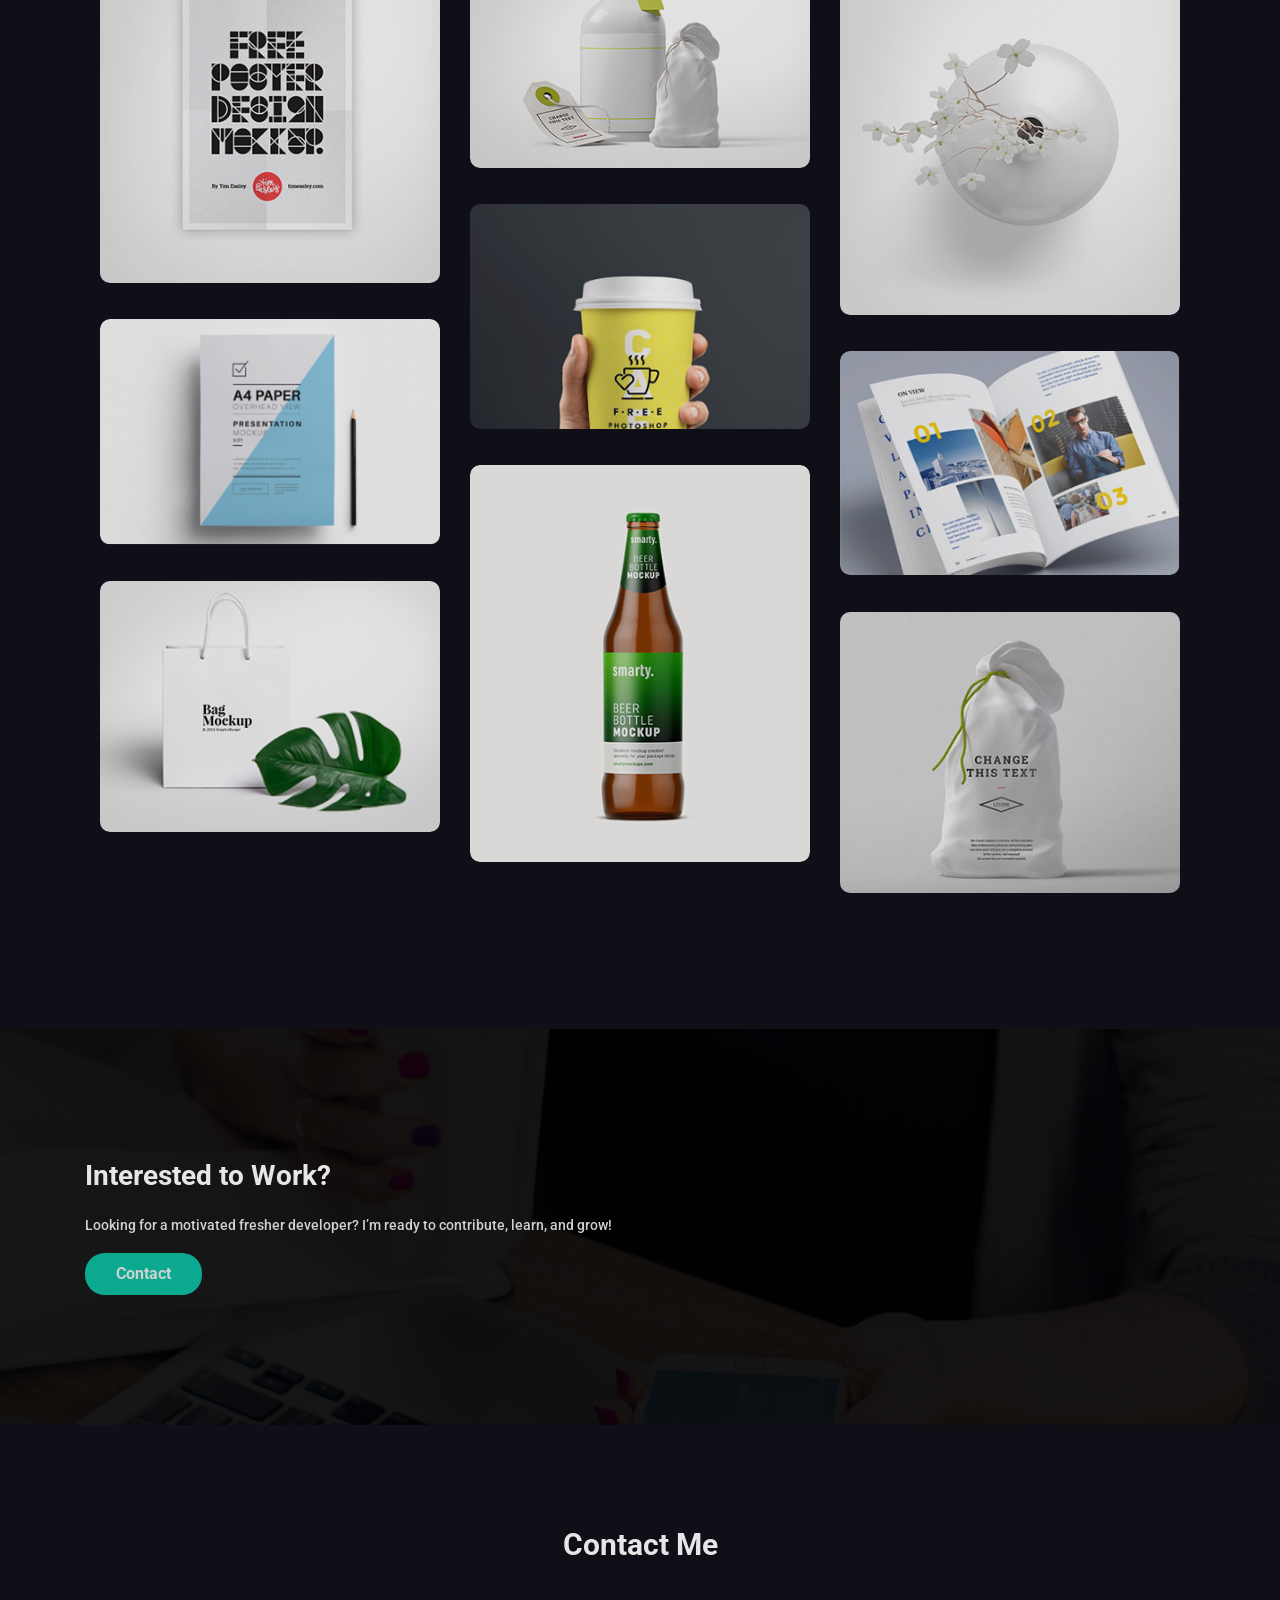
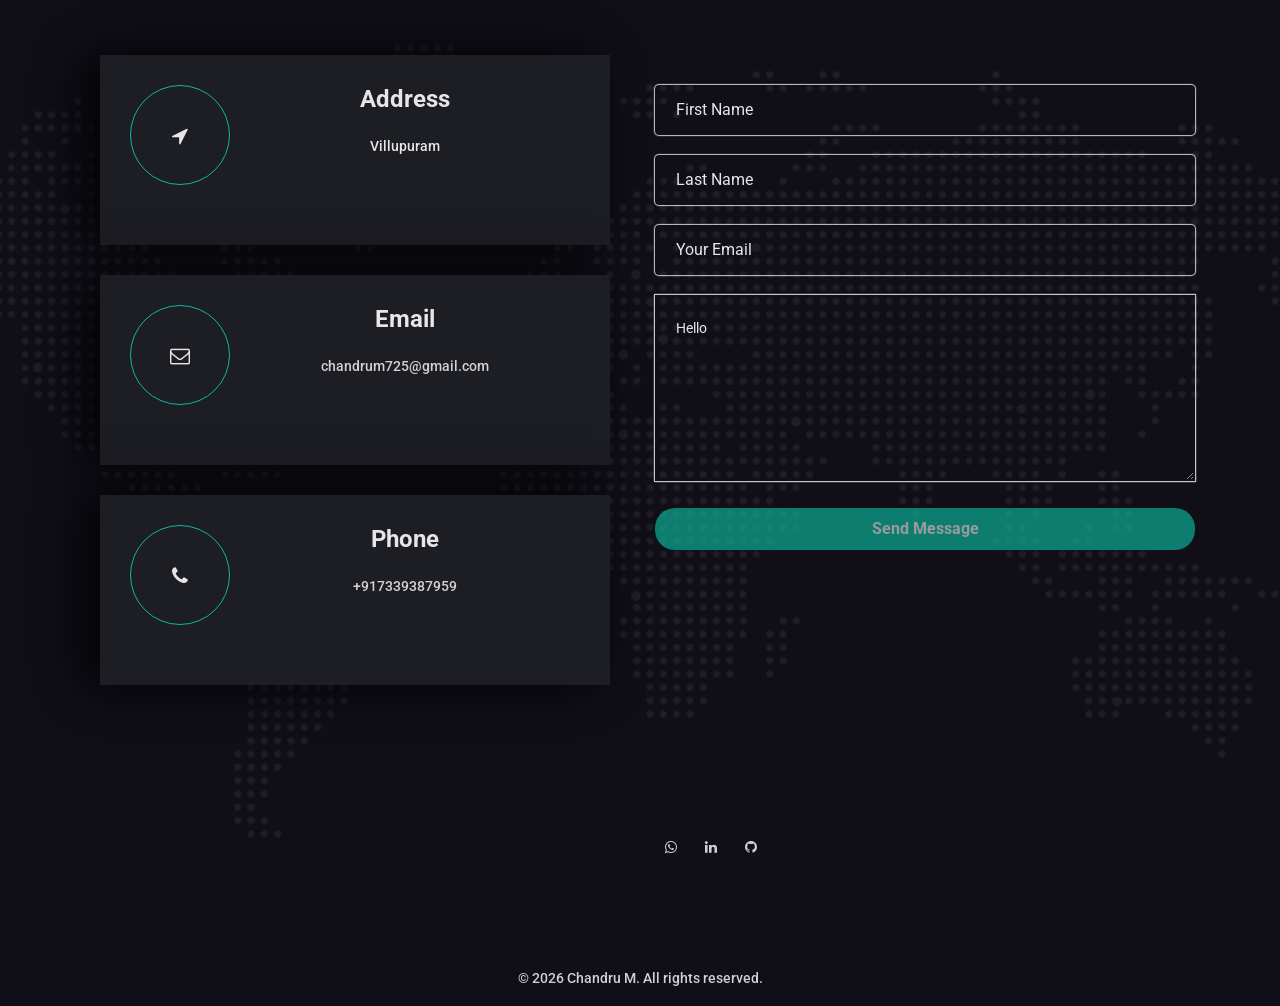
==== commit 9dc67dfe: "Update index.html" ====
--- a/index.html
+++ b/index.html
@@ -1001,7 +1001,7 @@
                 </li>
             </ul>
         </div>
-           <p style="text-align:center";> © 2026 Chandru M. All rights reserved.</p>
     </div>
+     <p style="text-align:center";> © 2026 Chandru M. All rights reserved.</p>
 </body>
 </html>
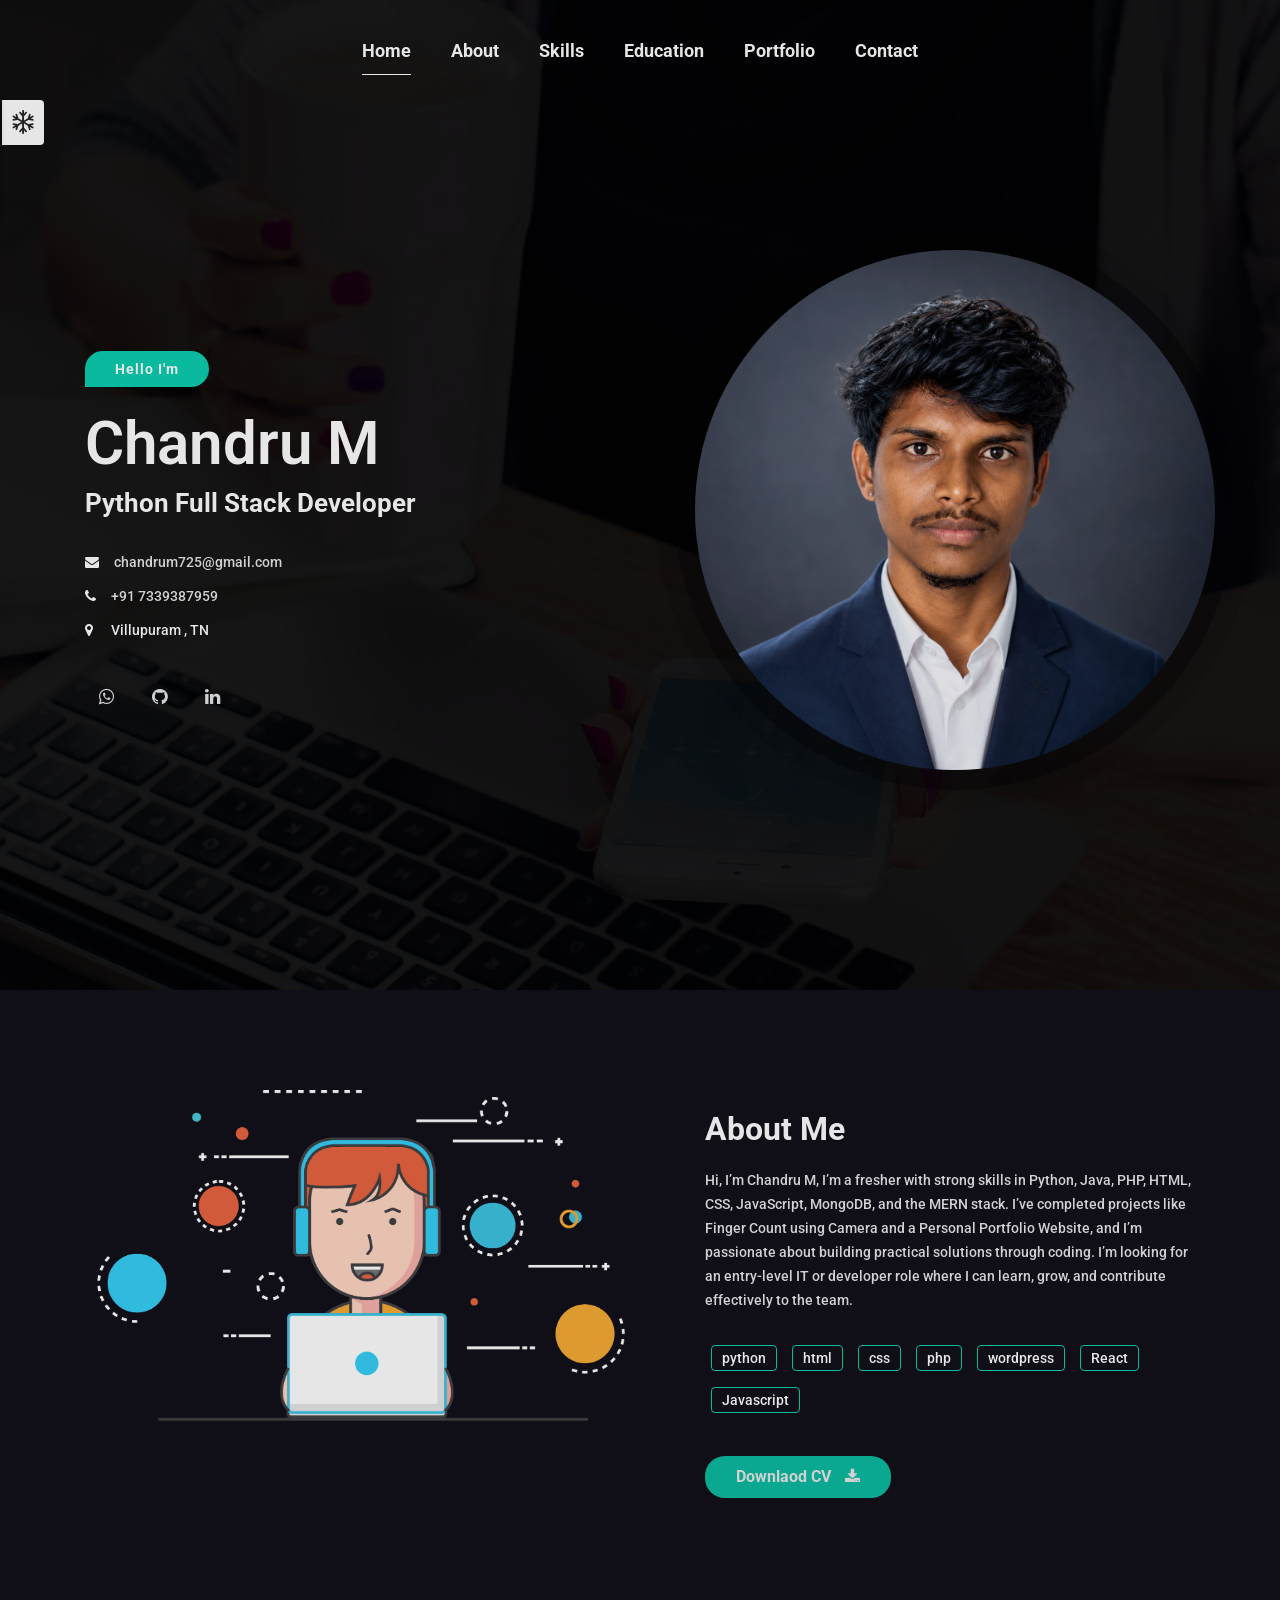
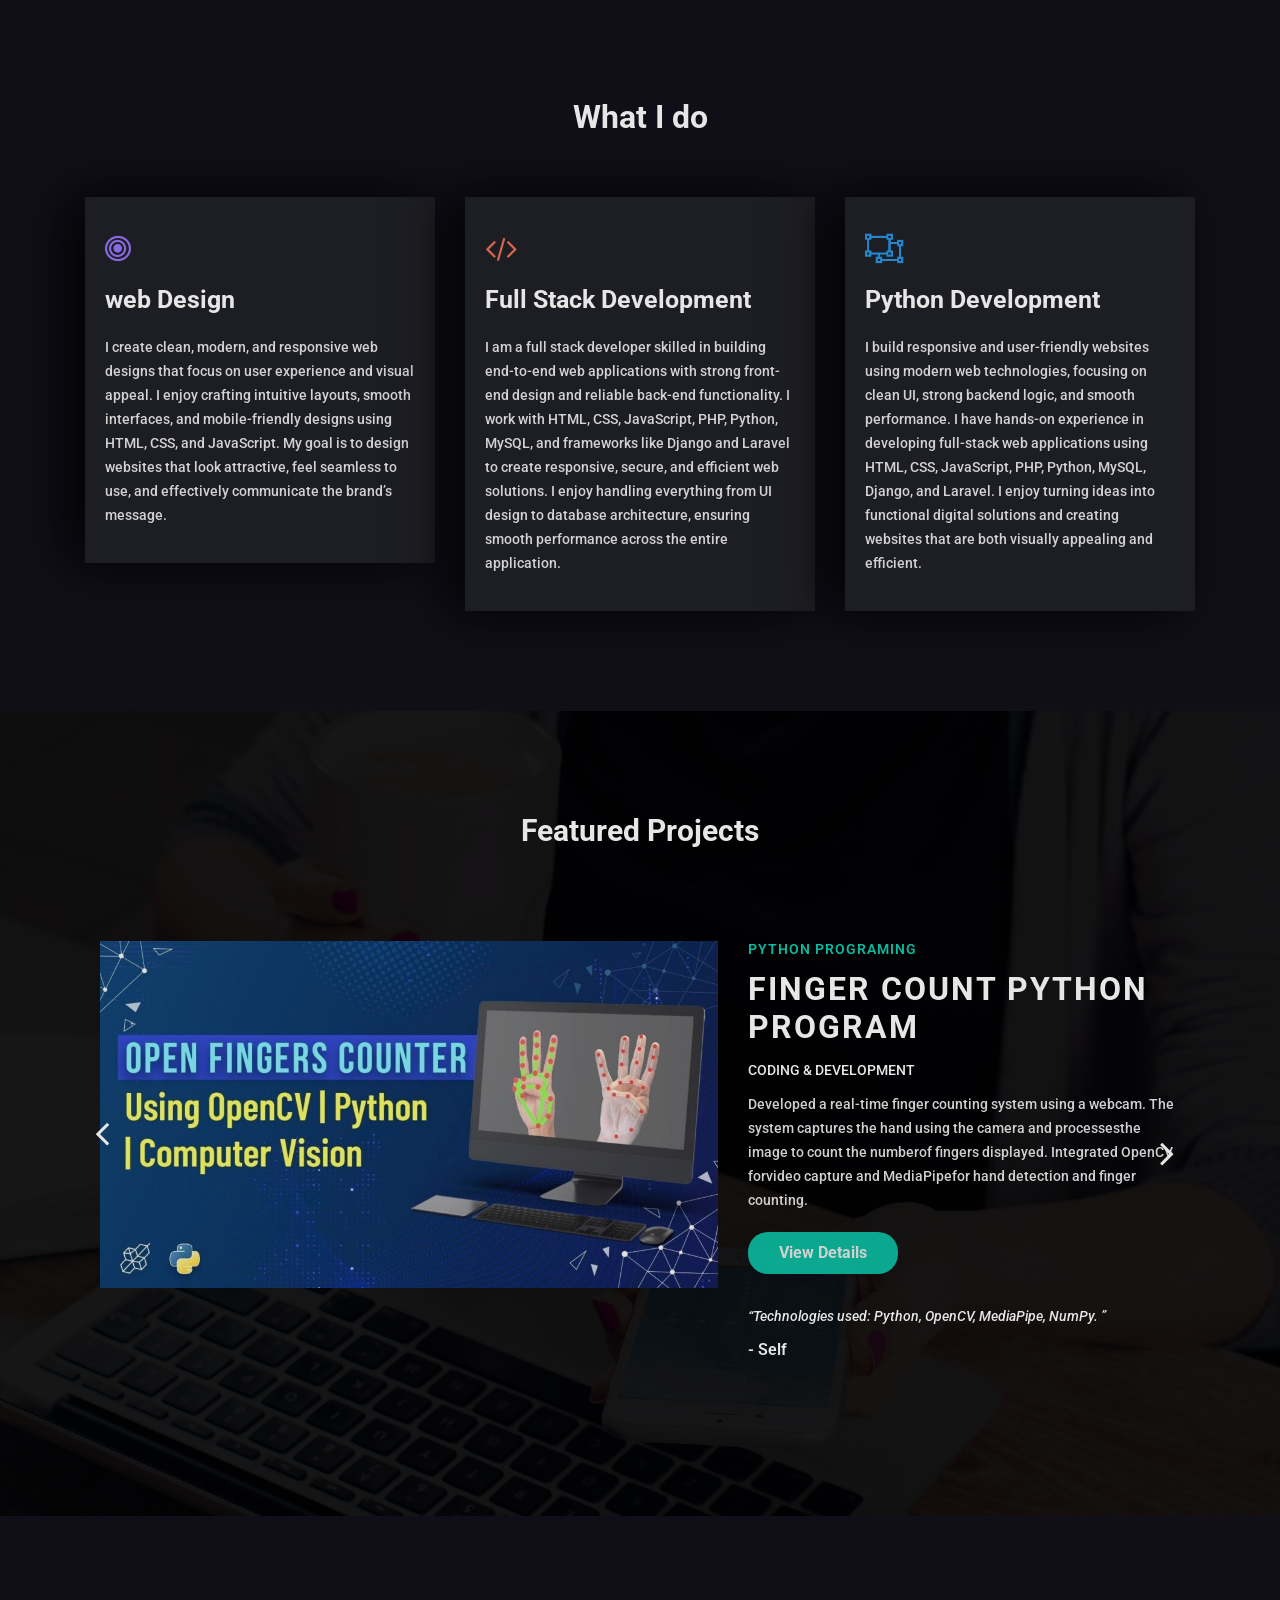
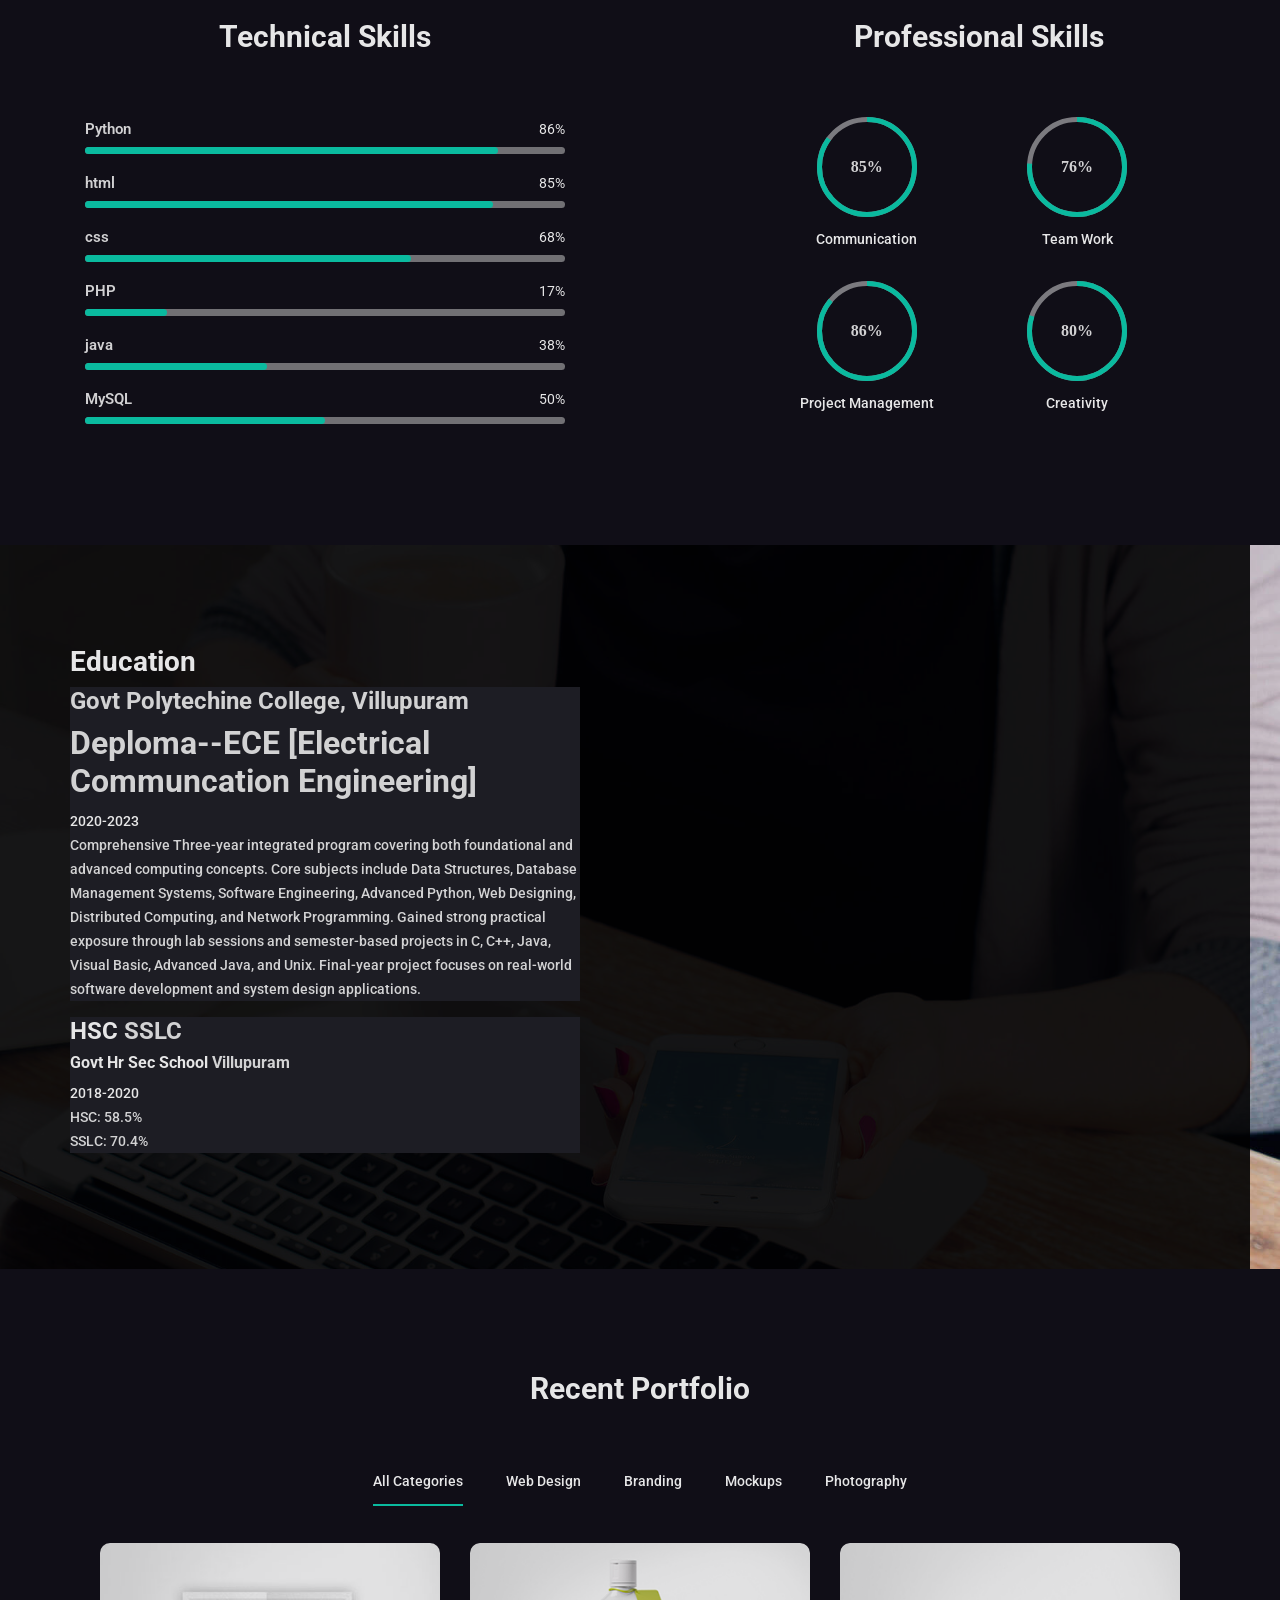
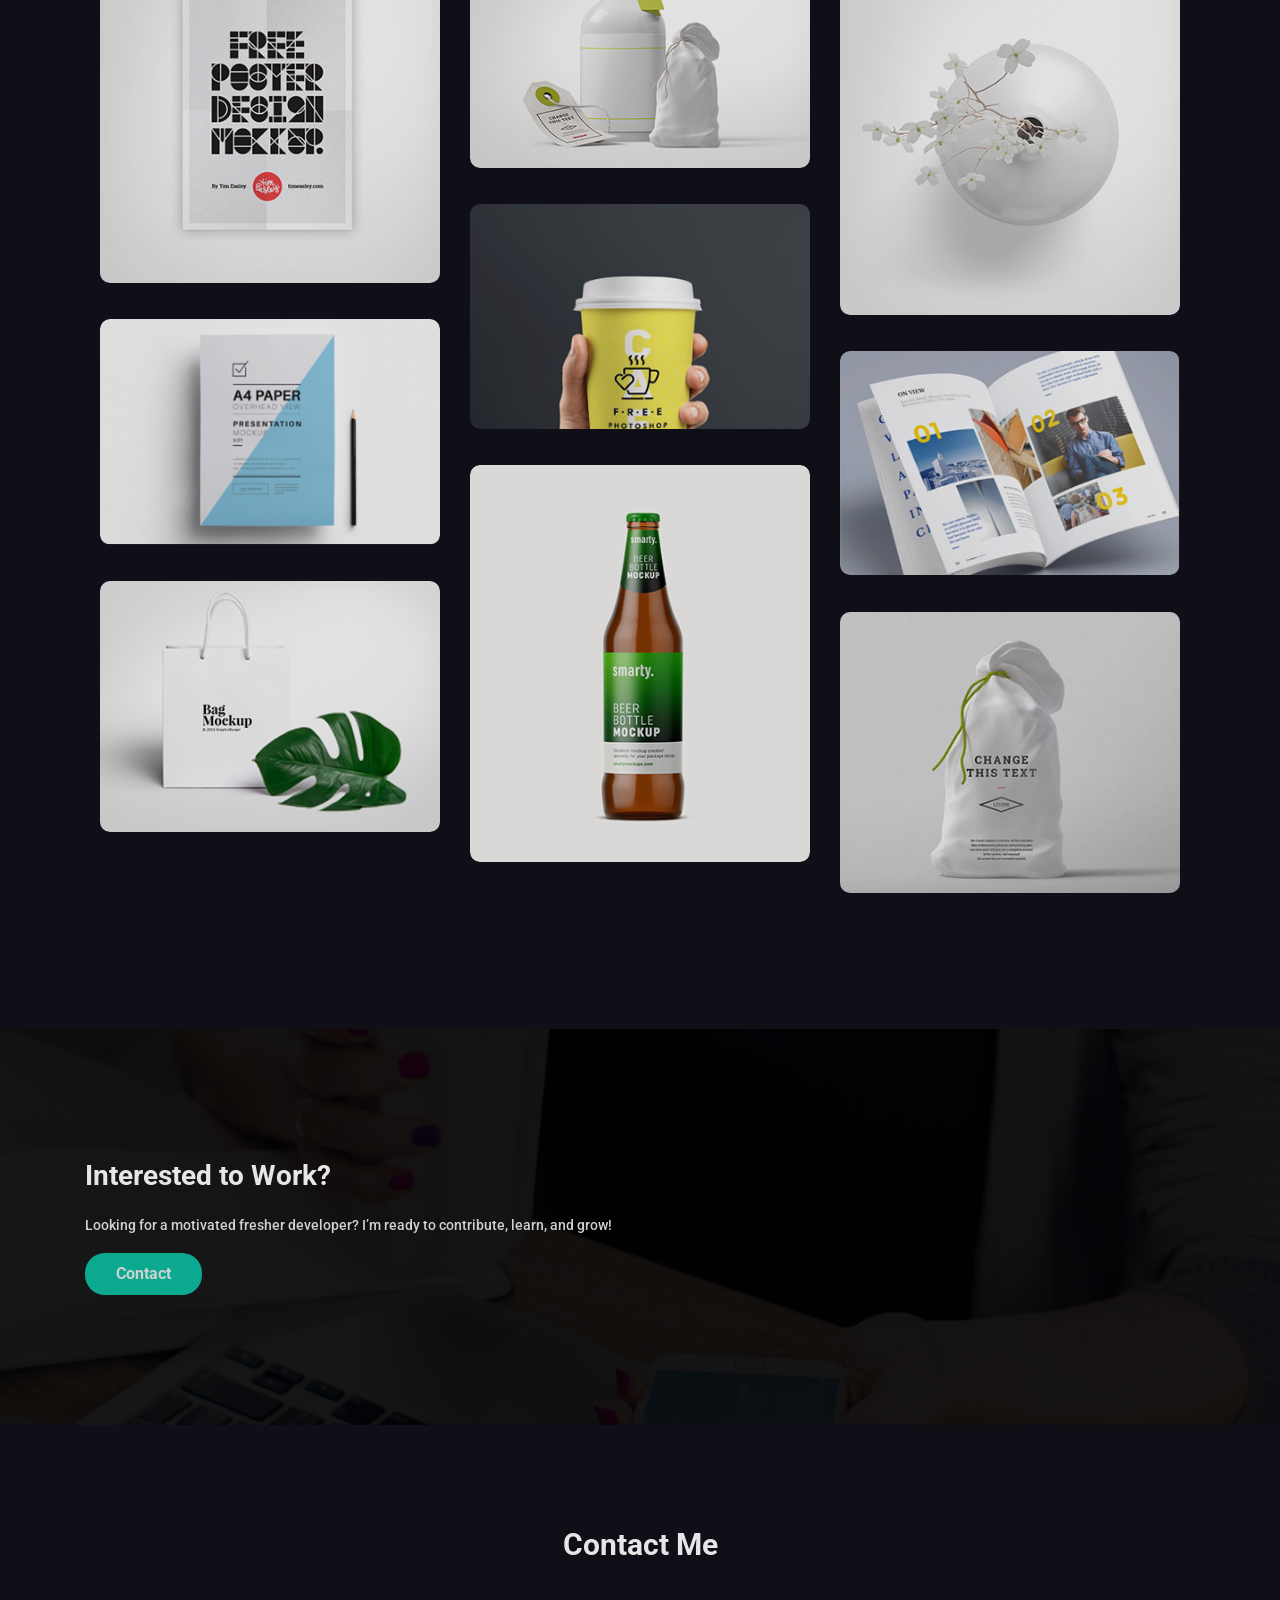
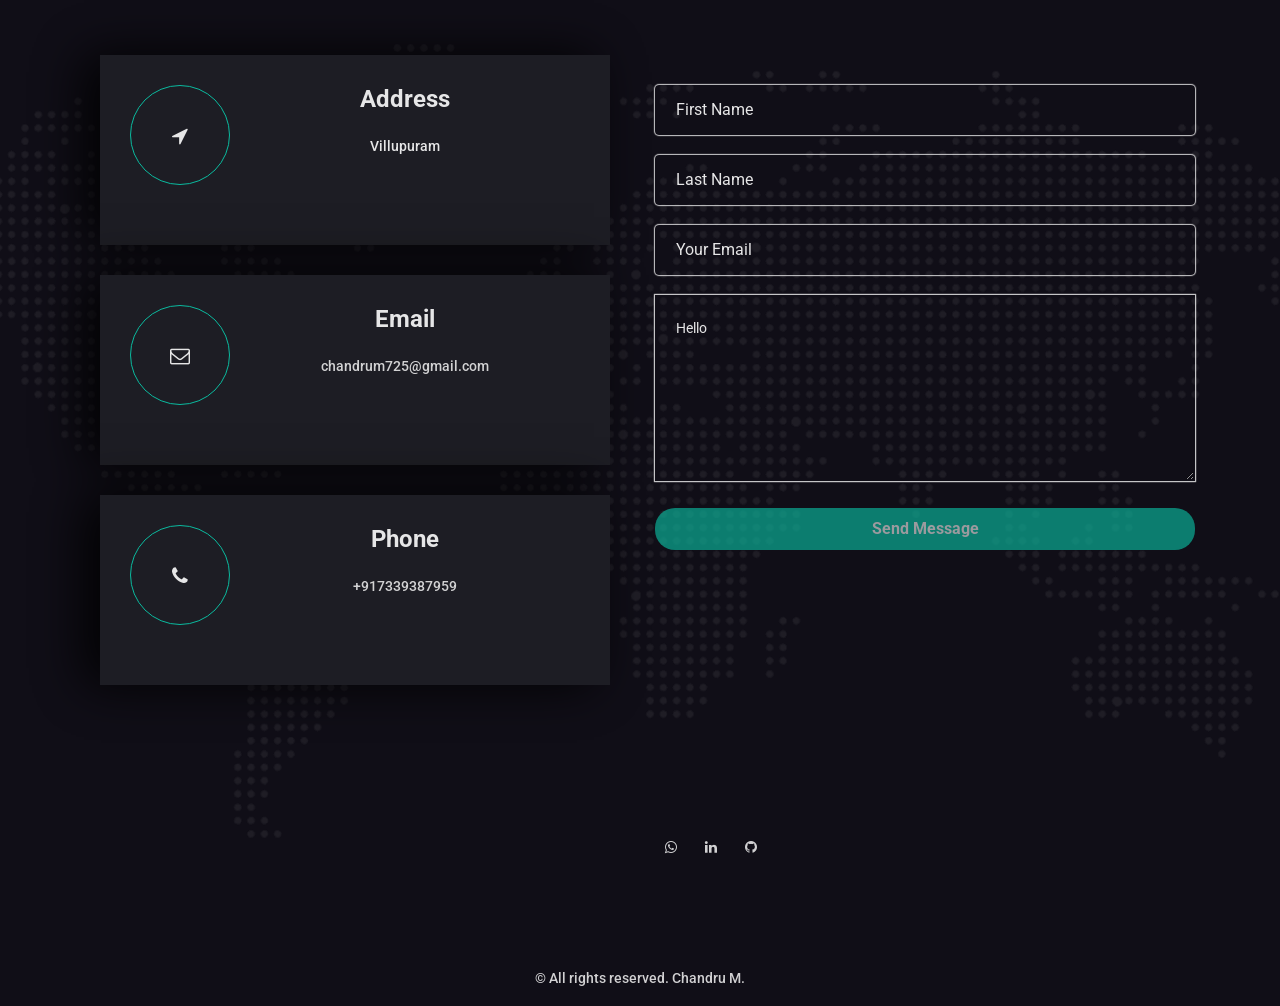
==== commit 94d5a5d9: "Update index.html" ====
--- a/index.html
+++ b/index.html
@@ -3,6 +3,7 @@
 <head>
     <title>Chandru M - Personal website </title>
     <!-- Required meta tags -->
+    <link rel="icon" type="image/x-icon" href="assets\images/Hero.png" />
     <meta charset="utf-8">
     <meta http-equiv="X-UA-Compatible" content="IE=edge">
     <meta name="description" content="Chandru M Personal personal website." />
@@ -1002,6 +1003,6 @@
             </ul>
         </div>
     </div>
-     <p style="text-align:center";> © 2026 Chandru M. All rights reserved.</p>
+     <p style="text-align:center";> © All rights reserved. Chandru M.</p>
 </body>
 </html>
